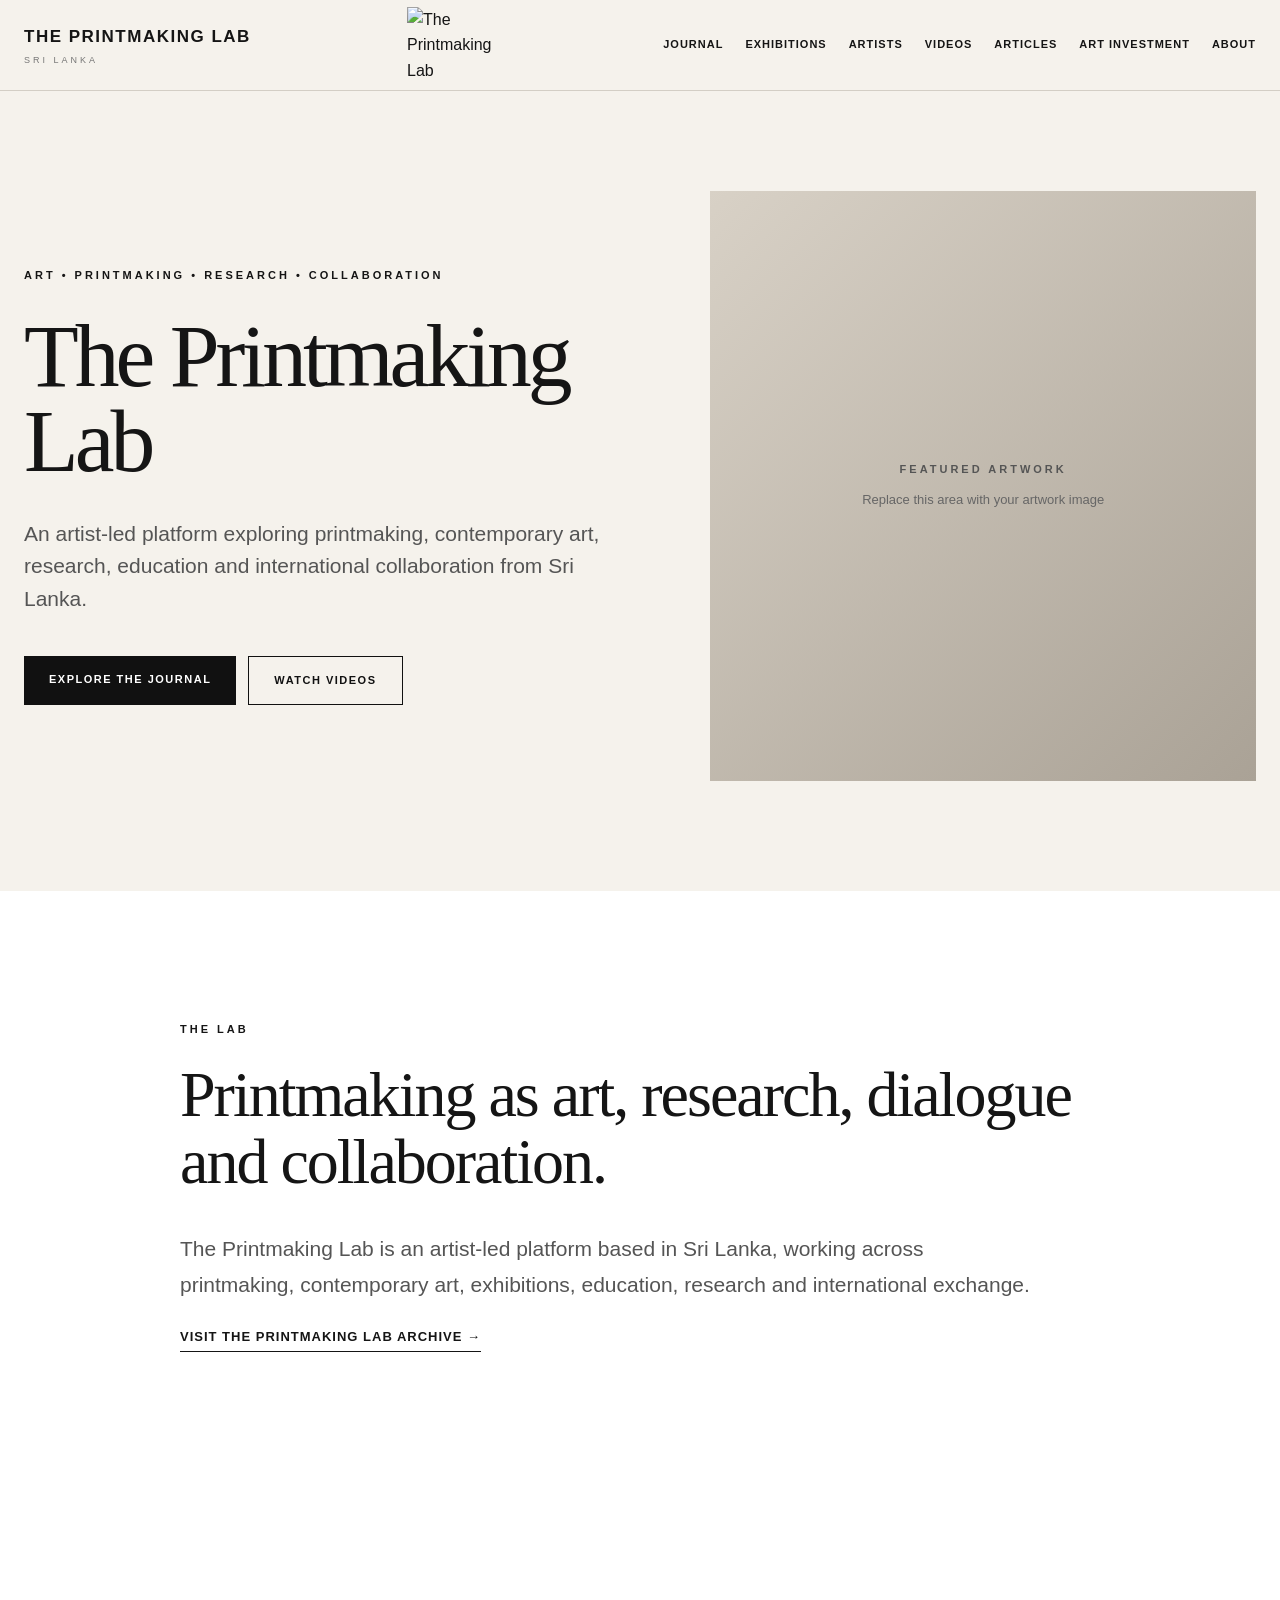
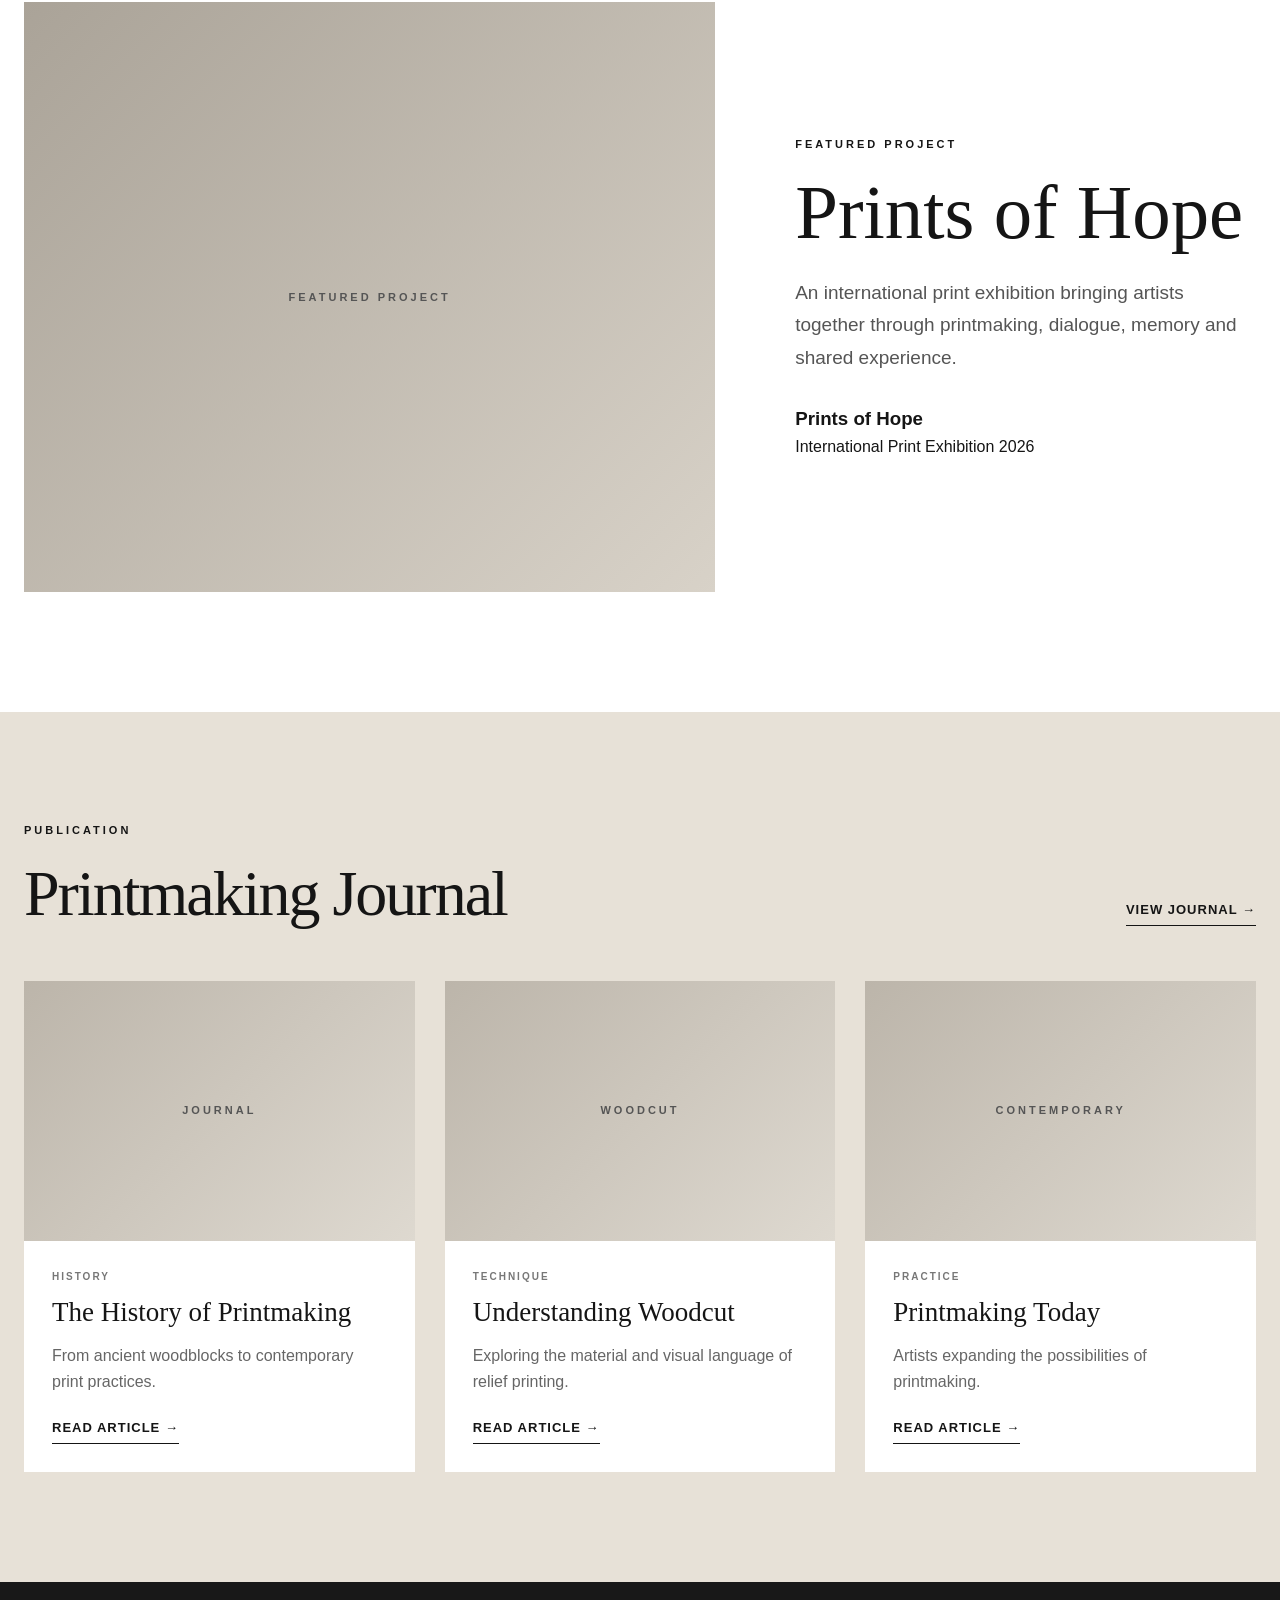
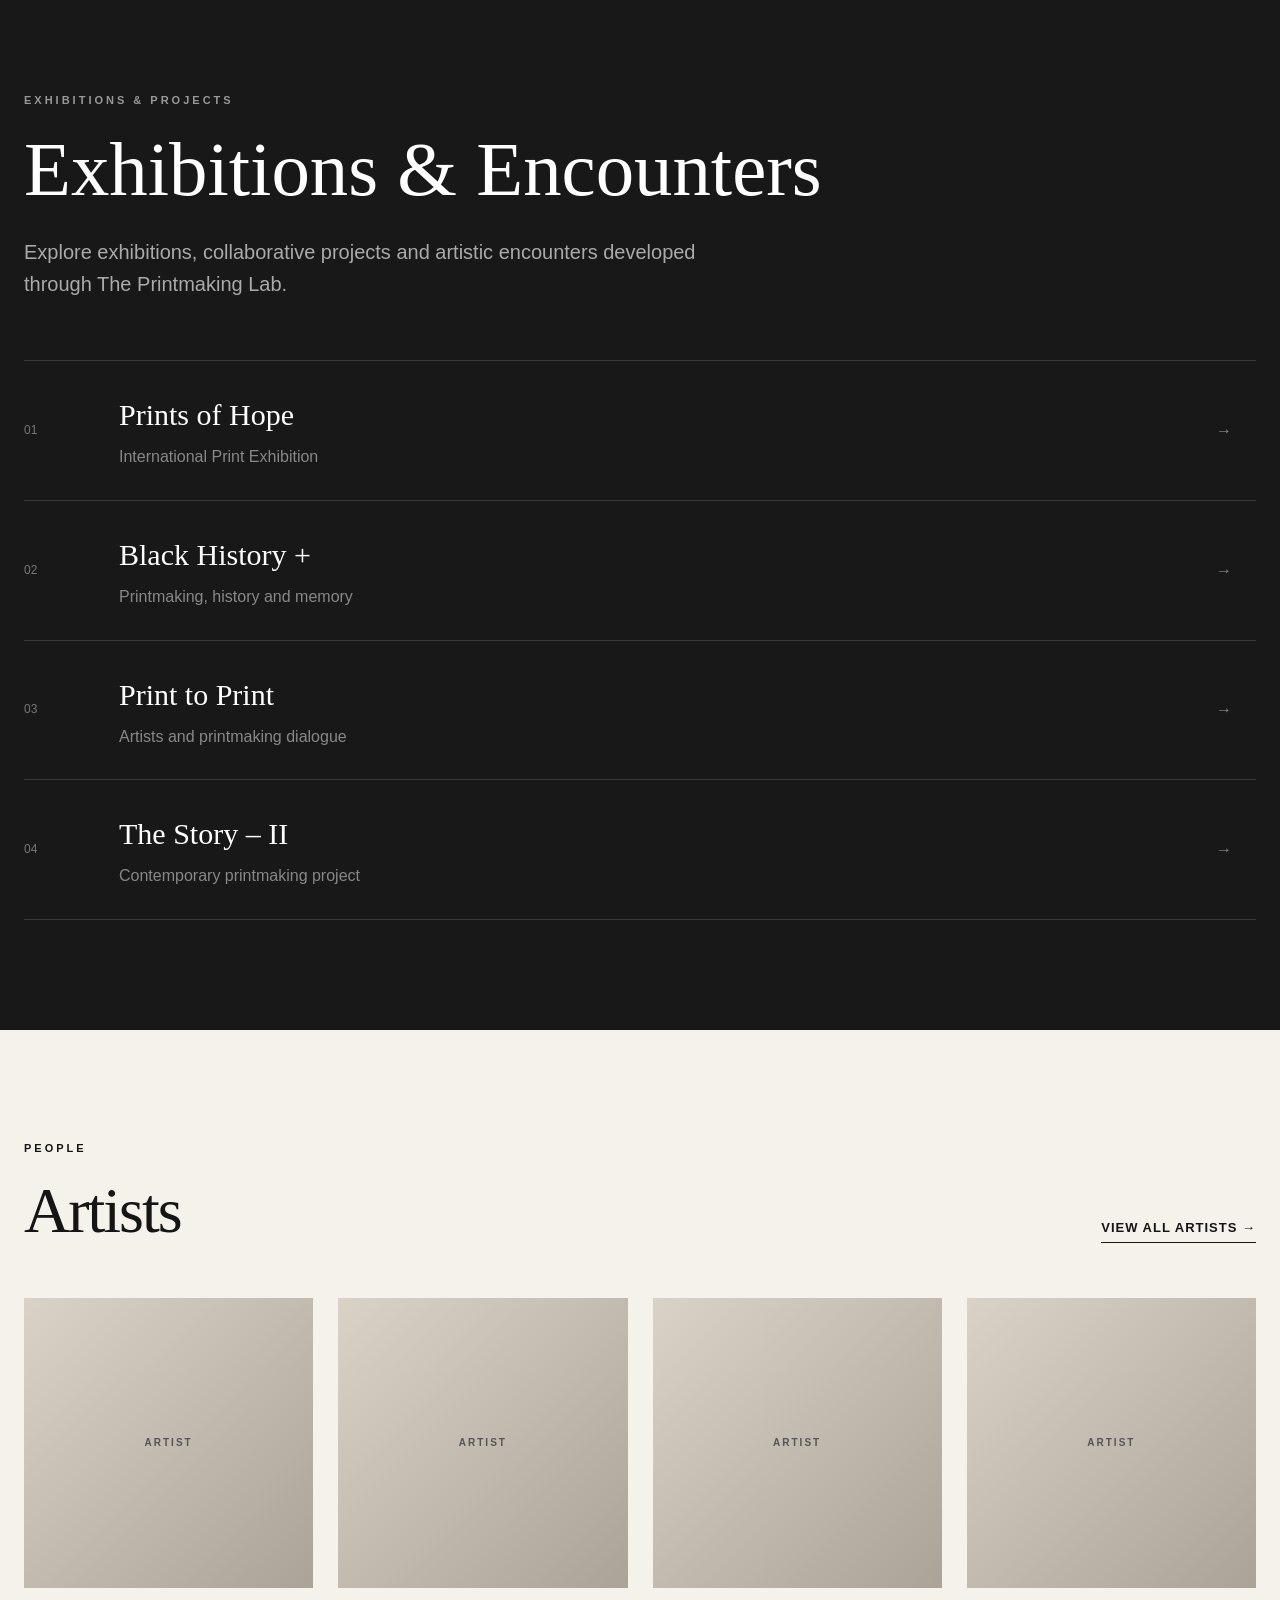
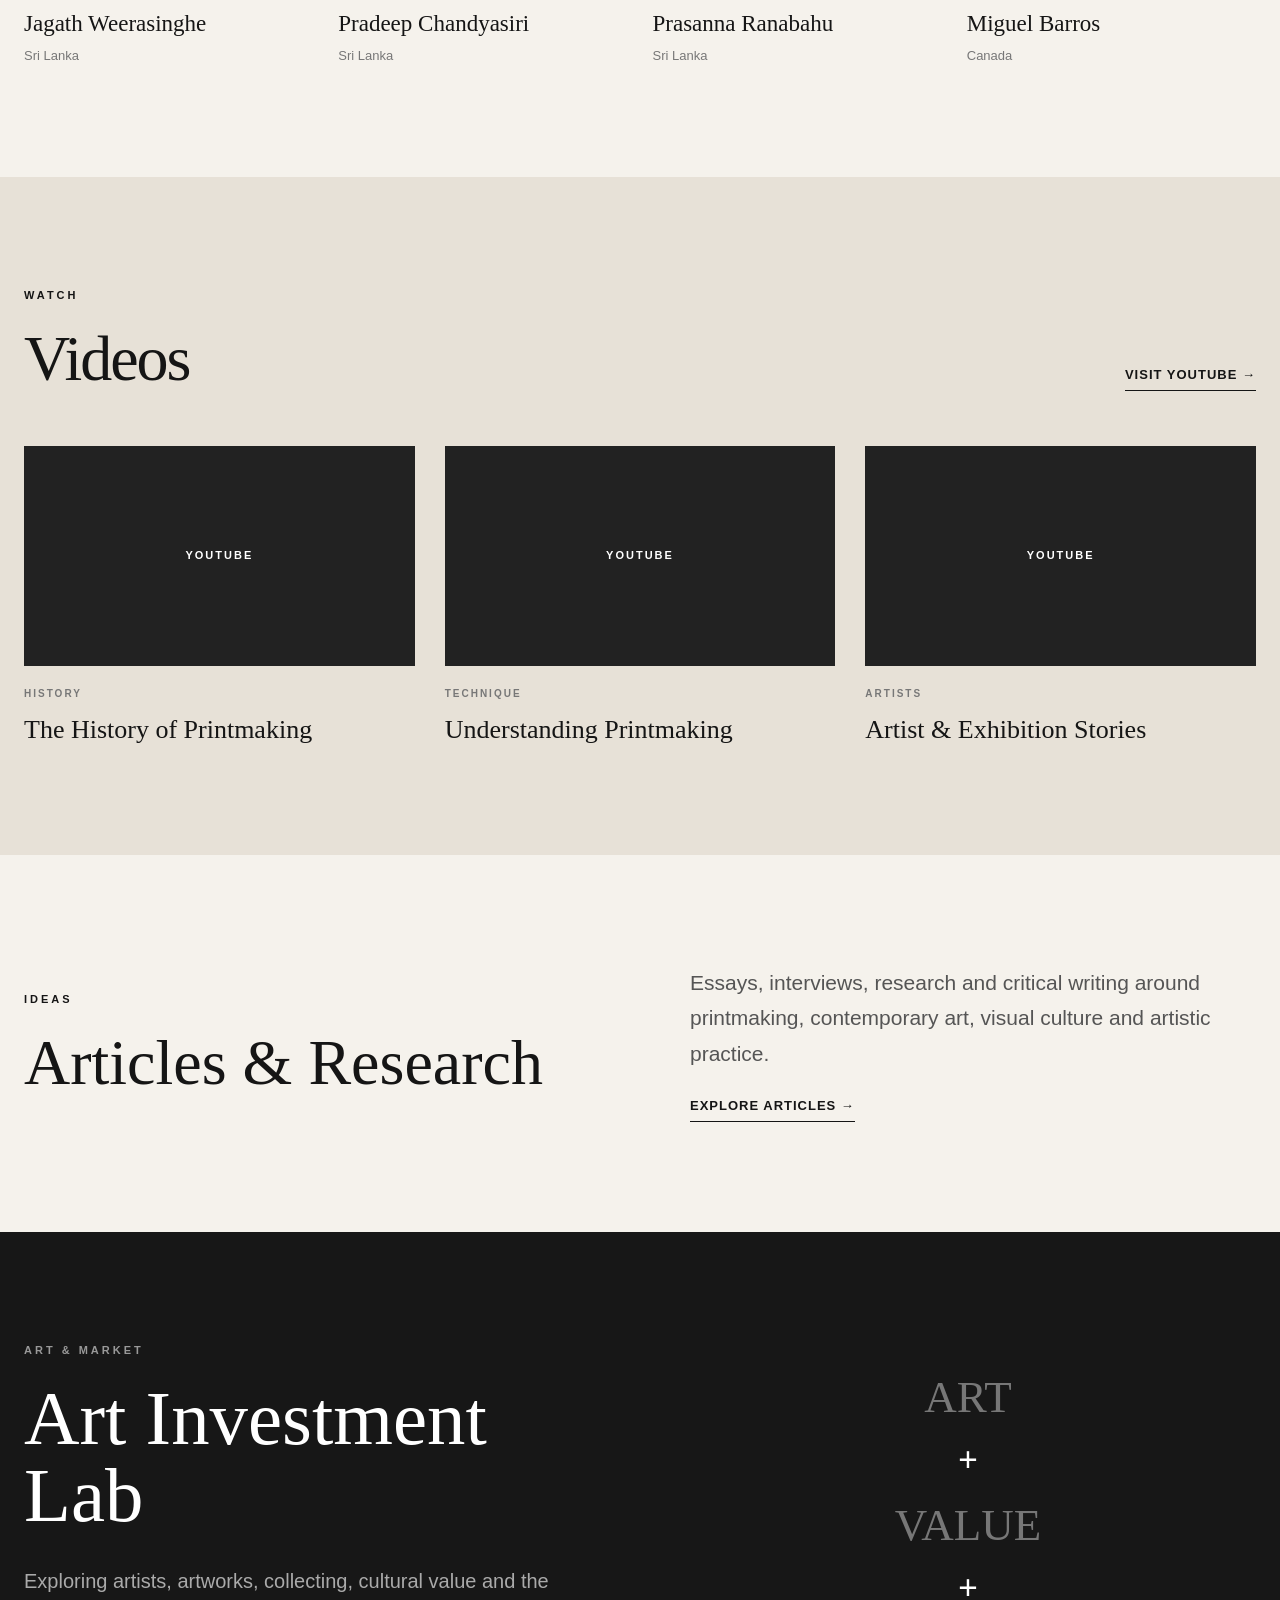
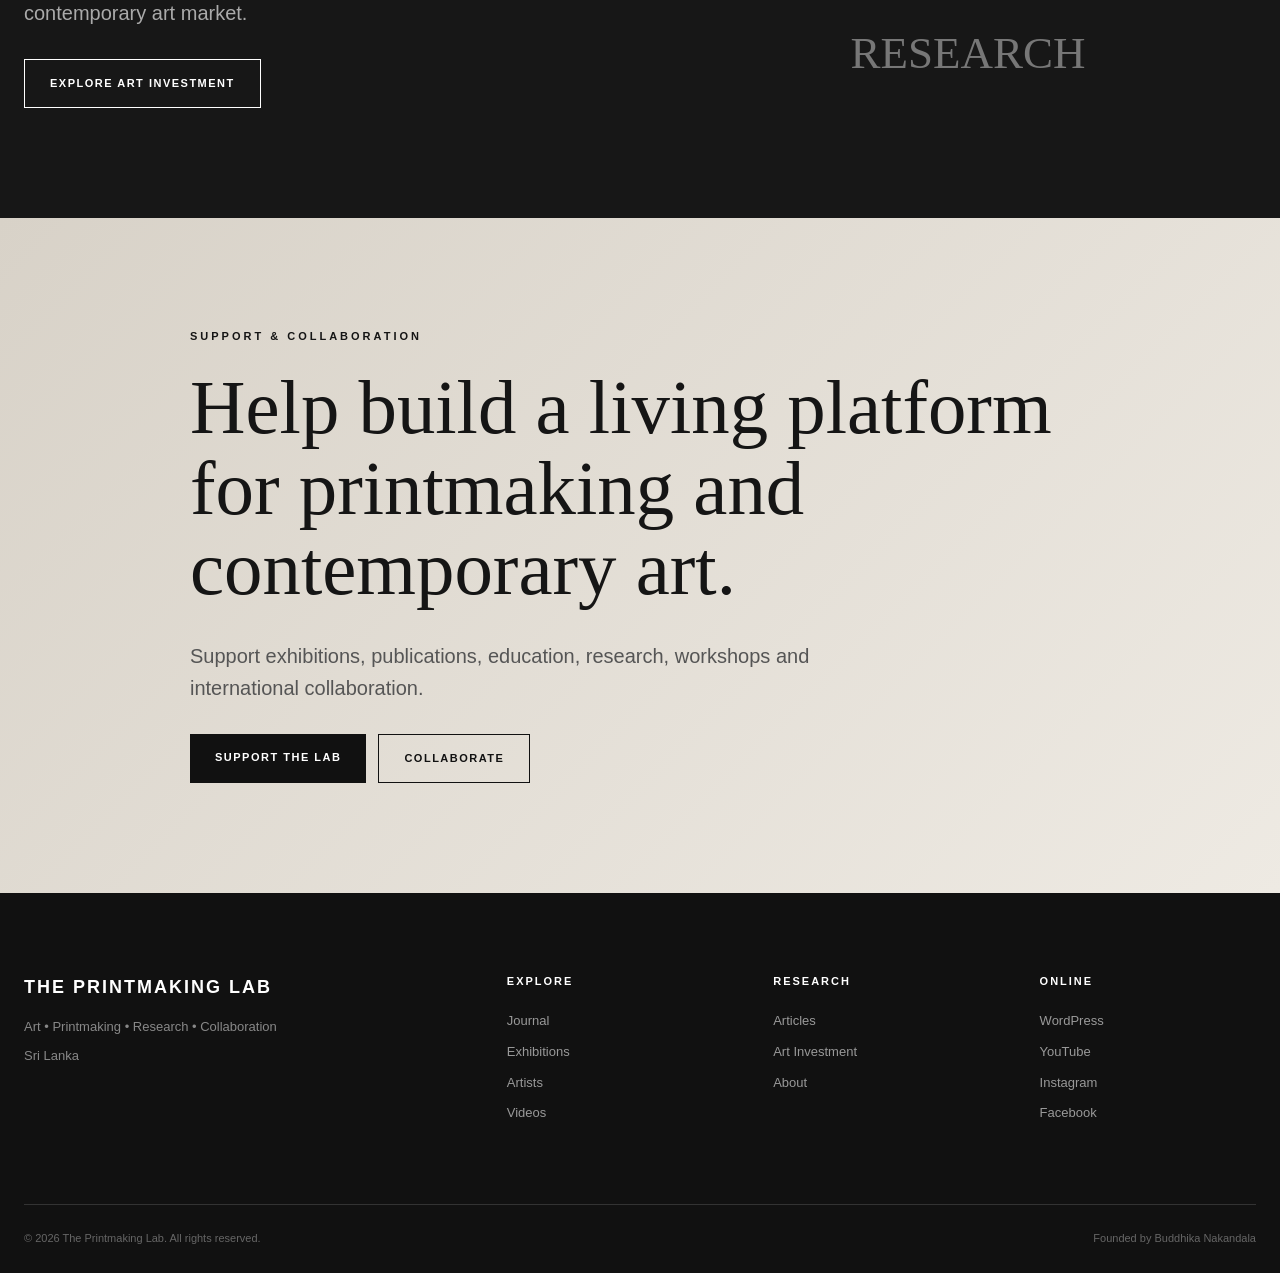
==== index.html @ 46ac0b79 "Update index.html" ====
<!DOCTYPE html>
<html lang="en">
<head>
    <meta charset="UTF-8">

    <meta name="viewport" content="width=device-width, initial-scale=1.0">

    <meta name="description"
          content="The Printmaking Lab — Art, Printmaking, Research and Collaboration from Sri Lanka.">

    <meta name="author"
          content="The Printmaking Lab">

    <meta name="keywords"
          content="The Printmaking Lab, printmaking, Sri Lanka, contemporary art, woodcut, monoprint, monotype, exhibitions, artists, printmaking journal">

    <title>The Printmaking Lab | Art, Printmaking, Research & Collaboration</title>

    <link rel="stylesheet" href="style.css">
</head>


<body>

<!-- =====================================================
     HEADER
===================================================== -->

<header class="site-header">

    <div class="container navigation">

        <a href="index.html" class="brand">

            <span class="brand-name">
                THE PRINTMAKING LAB
            </span>

            <span class="brand-location">
                SRI LANKA
            </span> <a href="index.html" class="brand">
    <img src="images/logo.png"
         alt="The Printmaking Lab"
         class="site-logo">
</a>

        </a>


        <nav class="nav-menu">

            <a href="#journal">Journal</a>

            <a href="#exhibitions">Exhibitions</a>

            <a href="#artists">Artists</a>

            <a href="#videos">Videos</a>

            <a href="#articles">Articles</a>

            <a href="#investment">Art Investment</a>

            <a href="#about">About</a>

        </nav>

    </div>

</header>



<!-- =====================================================
     HERO
===================================================== -->

<main>

<section class="hero">

    <div class="container hero-layout">

        <div class="hero-content">

            <p class="eyebrow">
                ART • PRINTMAKING • RESEARCH • COLLABORATION
            </p>

            <h1>
                The Printmaking Lab
            </h1>

            <p class="hero-description">

                An artist-led platform exploring printmaking,
                contemporary art, research, education and
                international collaboration from Sri Lanka.

            </p>


            <div class="hero-buttons">

                <a href="#journal" class="button button-dark">
                    Explore the Journal
                </a>

                <a href="#videos" class="button button-outline">
                    Watch Videos
                </a>

            </div>

        </div>


        <div class="hero-image">

            <div class="image-placeholder">

                <span>FEATURED ARTWORK</span>

                <small>
                    Replace this area with your artwork image
                </small>

            </div>

        </div>

    </div>

</section>



<!-- =====================================================
     INTRO
===================================================== -->

<section class="introduction" id="about">

    <div class="container narrow">

        <p class="section-label">
            THE LAB
        </p>

        <h2>
            Printmaking as art,
            research, dialogue
            and collaboration.
        </h2>

        <p class="intro-text">

            The Printmaking Lab is an artist-led platform
            based in Sri Lanka, working across printmaking,
            contemporary art, exhibitions, education,
            research and international exchange.

        </p>

        <a href="https://printmakinglabgallery.wordpress.com/"
           target="_blank"
           class="text-link">

            Visit the Printmaking Lab Archive →

        </a>

    </div>

</section>



<!-- =====================================================
     FEATURED PROJECT
===================================================== -->

<section class="featured-project">

    <div class="container project-layout">

        <div class="project-image">

            <div class="large-placeholder">

                <span>
                    FEATURED PROJECT
                </span>

            </div>

        </div>


        <div class="project-content">

            <p class="section-label">
                FEATURED PROJECT
            </p>

            <h2>
                Prints of Hope
            </h2>

            <p>

                An international print exhibition bringing
                artists together through printmaking,
                dialogue, memory and shared experience.

            </p>

            <a href="prints-of-hope.html" class="exhibition-card">

    <h3>Prints of Hope</h3>

    <p>
        International Print Exhibition 2026
    </p>

</a>

            </a>

        </div>

    </div>

</section>



<!-- =====================================================
     JOURNAL
===================================================== -->

<section class="section section-paper" id="journal">

    <div class="container">

        <div class="section-heading">

            <div>

                <p class="section-label">
                    PUBLICATION
                </p>

                <h2>
                    Printmaking Journal
                </h2>

            </div>

            <a href="https://printmakinglabgallery.wordpress.com/"
               target="_blank"
               class="text-link">

                View Journal →

            </a>

        </div>


        <div class="card-grid">


            <article class="content-card">

                <div class="card-image">
                    JOURNAL
                </div>

                <div class="card-body">

                    <p class="category">
                        HISTORY
                    </p>

                    <h3>
                        The History of Printmaking
                    </h3>

                    <p>
                        From ancient woodblocks to
                        contemporary print practices.
                    </p>

                    <a href="#" class="text-link">
                        Read Article →
                    </a>

                </div>

            </article>



            <article class="content-card">

                <div class="card-image">
                    WOODCUT
                </div>

                <div class="card-body">

                    <p class="category">
                        TECHNIQUE
                    </p>

                    <h3>
                        Understanding Woodcut
                    </h3>

                    <p>
                        Exploring the material and visual
                        language of relief printing.
                    </p>

                    <a href="#" class="text-link">
                        Read Article →
                    </a>

                </div>

            </article>



            <article class="content-card">

                <div class="card-image">
                    CONTEMPORARY
                </div>

                <div class="card-body">

                    <p class="category">
                        PRACTICE
                    </p>

                    <h3>
                        Printmaking Today
                    </h3>

                    <p>
                        Artists expanding the possibilities
                        of printmaking.
                    </p>

                    <a href="#" class="text-link">
                        Read Article →
                    </a>

                </div>

            </article>


        </div>

    </div>

</section>



<!-- =====================================================
     EXHIBITIONS
===================================================== -->

<section class="section dark-section" id="exhibitions">

    <div class="container">

        <p class="section-label light">
            EXHIBITIONS & PROJECTS
        </p>

        <h2>
            Exhibitions & Encounters
        </h2>

        <p class="dark-introduction">

            Explore exhibitions, collaborative projects
            and artistic encounters developed through
            The Printmaking Lab.

        </p>


        <div class="exhibition-list">


            <a href="#" class="exhibition">

                <span class="number">
                    01
                </span>

                <div>

                    <h3>
                        Prints of Hope
                    </h3>

                    <p>
                        International Print Exhibition
                    </p>

                </div>

                <span class="arrow">
                    →
                </span>

            </a>



            <a href="#" class="exhibition">

                <span class="number">
                    02
                </span>

                <div>

                    <h3>
                        Black History +
                    </h3>

                    <p>
                        Printmaking, history and memory
                    </p>

                </div>

                <span class="arrow">
                    →
                </span>

            </a>



            <a href="#" class="exhibition">

                <span class="number">
                    03
                </span>

                <div>

                    <h3>
                        Print to Print
                    </h3>

                    <p>
                        Artists and printmaking dialogue
                    </p>

                </div>

                <span class="arrow">
                    →
                </span>

            </a>



            <a href="#" class="exhibition">

                <span class="number">
                    04
                </span>

                <div>

                    <h3>
                        The Story – II
                    </h3>

                    <p>
                        Contemporary printmaking project
                    </p>

                </div>

                <span class="arrow">
                    →
                </span>

            </a>


        </div>

    </div>

</section>



<!-- =====================================================
     ARTISTS
===================================================== -->

<section class="section" id="artists">

    <div class="container">

        <div class="section-heading">

            <div>

                <p class="section-label">
                    PEOPLE
                </p>

                <h2>
                    Artists
                </h2>

            </div>

            <a href="#" class="text-link">
                View All Artists →
            </a>

        </div>


        <div class="artist-grid">


            <article class="artist">

                <div class="artist-image">
                    ARTIST
                </div>

                <h3>
                    Jagath Weerasinghe
                </h3>

                <p>
                    Sri Lanka
                </p>

            </article>



            <article class="artist">

                <div class="artist-image">
                    ARTIST
                </div>

                <h3>
                    Pradeep Chandyasiri
                </h3>

                <p>
                    Sri Lanka
                </p>

            </article>



            <article class="artist">

                <div class="artist-image">
                    ARTIST
                </div>

                <h3>
                    Prasanna Ranabahu
                </h3>

                <p>
                    Sri Lanka
                </p>

            </article>



            <article class="artist">

                <div class="artist-image">
                    ARTIST
                </div>

                <h3>
                    Miguel Barros
                </h3>

                <p>
                    Canada
                </p>

            </article>


        </div>

    </div>

</section>



<!-- =====================================================
     VIDEOS
===================================================== -->

<section class="section section-paper" id="videos">

    <div class="container">

        <div class="section-heading">

            <div>

                <p class="section-label">
                    WATCH
                </p>

                <h2>
                    Videos
                </h2>

            </div>

            <a href="#"
               class="text-link">

                Visit YouTube →

            </a>

        </div>


        <div class="video-grid">


            <article class="video">

                <div class="video-placeholder">
                    YOUTUBE
                </div>

                <p class="category">
                    HISTORY
                </p>

                <h3>
                    The History of Printmaking
                </h3>

            </article>



            <article class="video">

                <div class="video-placeholder">
                    YOUTUBE
                </div>

                <p class="category">
                    TECHNIQUE
                </p>

                <h3>
                    Understanding Printmaking
                </h3>

            </article>



            <article class="video">

                <div class="video-placeholder">
                    YOUTUBE
                </div>

                <p class="category">
                    ARTISTS
                </p>

                <h3>
                    Artist & Exhibition Stories
                </h3>

            </article>


        </div>

    </div>

</section>



<!-- =====================================================
     ARTICLES
===================================================== -->

<section class="section" id="articles">

    <div class="container two-column">

        <div>

            <p class="section-label">
                IDEAS
            </p>

            <h2>
                Articles
                & Research
            </h2>

        </div>


        <div>

            <p class="large-copy">

                Essays, interviews, research and critical
                writing around printmaking, contemporary
                art, visual culture and artistic practice.

            </p>

            <a href="#"
               class="text-link">

                Explore Articles →

            </a>

        </div>

    </div>

</section>



<!-- =====================================================
     ART INVESTMENT LAB
===================================================== -->

<section class="investment" id="investment">

    <div class="container investment-layout">

        <div>

            <p class="section-label light">
                ART & MARKET
            </p>

            <h2>
                Art Investment Lab
            </h2>

            <p>

                Exploring artists, artworks, collecting,
                cultural value and the contemporary
                art market.

            </p>

            <a href="#"
               class="button button-light">

                Explore Art Investment

            </a>

        </div>


        <div class="investment-statement">

            <span>
                ART
            </span>

            <strong>
                +
            </strong>

            <span>
                VALUE
            </span>

            <strong>
                +
            </strong>

            <span>
                RESEARCH
            </span>

        </div>

    </div>

</section>



<!-- =====================================================
     SUPPORT
===================================================== -->

<section class="support">

    <div class="container support-content">

        <p class="section-label">
            SUPPORT & COLLABORATION
        </p>

        <h2>
            Help build a living platform
            for printmaking and contemporary art.
        </h2>

        <p>

            Support exhibitions, publications,
            education, research, workshops and
            international collaboration.

        </p>


        <div class="support-buttons">

            <a href="#"
               class="button button-dark">

                Support The Lab

            </a>

            <a href="#"
               class="button button-outline">

                Collaborate

            </a>

        </div>

    </div>

</section>

</main>



<!-- =====================================================
     FOOTER
===================================================== -->

<footer class="footer">

    <div class="container footer-grid">


        <div class="footer-brand">

            <h3>
                THE PRINTMAKING LAB
            </h3>

            <p>
                Art • Printmaking • Research • Collaboration
            </p>

            <p>
                Sri Lanka
            </p>

        </div>


        <div>

            <h4>
                Explore
            </h4>

            <a href="#journal">
                Journal
            </a>

            <a href="#exhibitions">
                Exhibitions
            </a>

            <a href="#artists">
                Artists
            </a>

            <a href="#videos">
                Videos
            </a>

        </div>


        <div>

            <h4>
                Research
            </h4>

            <a href="#articles">
                Articles
            </a>

            <a href="#investment">
                Art Investment
            </a>

            <a href="#about">
                About
            </a>

        </div>


        <div>

            <h4>
                Online
            </h4>

            <a href="https://printmakinglabgallery.wordpress.com/"
               target="_blank">

                WordPress

            </a>

            <a href="#">
                YouTube
            </a>

            <a href="#">
                Instagram
            </a>

            <a href="#">
                Facebook
            </a>

        </div>

    </div>


    <div class="container footer-bottom">

        <p>
            © 2026 The Printmaking Lab.
            All rights reserved.
        </p>

        <p>
            Founded by Buddhika Nakandala
        </p>

    </div>

</footer>



</body>
</html>
---- style.css ----
/* =========================================================
   THE PRINTMAKING LAB
   PROFESSIONAL HOMEPAGE
========================================================= */


/* =========================================================
   RESET
========================================================= */

* {
    margin: 0;
    padding: 0;
    box-sizing: border-box;
}


html {
    scroll-behavior: smooth;
}


body {
    font-family:
        Arial,
        Helvetica,
        sans-serif;

    background: #f5f2ec;

    color: #151515;

    line-height: 1.6;
}


img {
    max-width: 100%;
    display: block;
}


a {
    color: inherit;
    text-decoration: none;
}


/* =========================================================
   VARIABLES
========================================================= */

:root {

    --black: #111111;

    --dark: #181818;

    --paper: #f5f2ec;

    --paper-dark: #e7e1d7;

    --white: #ffffff;

    --grey: #777777;

    --light-grey: #aaaaaa;

    --border: #d3cec5;

    --max-width: 1240px;

}


/* =========================================================
   GENERAL
========================================================= */

.container {

    width:
        min(
            calc(100% - 48px),
            var(--max-width)
        );

    margin-left: auto;

    margin-right: auto;

}


.narrow {

    max-width: 920px;

}


.section {

    padding-top: 110px;

    padding-bottom: 110px;

}


.section-paper {

    background:
        var(--paper-dark);

}


.section-label {

    font-size: 11px;

    font-weight: 700;

    letter-spacing: 3px;

    text-transform: uppercase;

    margin-bottom: 22px;

}


.section-label.light {

    color: #999999;

}


.text-link {

    display: inline-block;

    margin-top: 24px;

    padding-bottom: 4px;

    border-bottom:
        1px solid currentColor;

    font-size: 13px;

    font-weight: 700;

    letter-spacing: 1px;

    text-transform: uppercase;

    transition:
        opacity 0.3s ease;

}


.text-link:hover {

    opacity: 0.5;

}


/* =========================================================
   HEADER
========================================================= */

.site-header {

    position: sticky;

    top: 0;

    z-index: 1000;

    background:
        rgba(245, 242, 236, 0.96);

    border-bottom:
        1px solid var(--border);

}


.navigation {

    min-height: 90px;

    display: flex;

    align-items: center;

    justify-content: space-between;

    gap: 40px;

}


.brand {

    display: flex;

    flex-direction: column;

    flex-shrink: 0;

}


.brand-name {

    font-size: 17px;

    font-weight: 800;

    letter-spacing: 1.5px;

}


.brand-location {

    margin-top: 3px;

    font-size: 9px;

    color: var(--grey);

    letter-spacing: 3px;

}


.nav-menu {

    display: flex;

    flex-wrap: wrap;

    justify-content: flex-end;

    gap: 22px;

}


.nav-menu a {

    font-size: 11px;

    font-weight: 700;

    text-transform: uppercase;

    letter-spacing: 1px;

    transition:
        opacity 0.3s ease;

}


.nav-menu a:hover {

    opacity: 0.45;

}


/* =========================================================
   HERO
========================================================= */

.hero {

    padding:
        100px 0 110px;

    background:
        var(--paper);

}


.hero-layout {

    display: grid;

    grid-template-columns:
        1fr 0.9fr;

    gap: 80px;

    align-items: center;

}


.eyebrow {

    margin-bottom: 30px;

    font-size: 11px;

    font-weight: 700;

    letter-spacing: 3px;

}


.hero h1 {

    margin-bottom: 35px;

    font-family:
        Georgia,
        "Times New Roman",
        serif;

    font-size:
        clamp(
            58px,
            7vw,
            100px
        );

    font-weight: 400;

    line-height: 0.94;

    letter-spacing: -4px;

}


.hero-description {

    max-width: 610px;

    font-size: 21px;

    line-height: 1.55;

    color: #555555;

}


.hero-buttons {

    display: flex;

    flex-wrap: wrap;

    gap: 12px;

    margin-top: 40px;

}


.button {

    display: inline-block;

    padding:
        15px 25px;

    font-size: 11px;

    font-weight: 700;

    text-transform: uppercase;

    letter-spacing: 1.5px;

    transition:
        background 0.3s ease,
        color 0.3s ease,
        transform 0.3s ease;

}


.button:hover {

    transform:
        translateY(-2px);

}


.button-dark {

    background:
        var(--black);

    color:
        var(--white);

}


.button-dark:hover {

    background:
        #333333;

}


.button-outline {

    border:
        1px solid var(--black);

    color:
        var(--black);

}


.button-outline:hover {

    background:
        var(--black);

    color:
        var(--white);

}


.button-light {

    border:
        1px solid white;

    color:
        white;

}


.button-light:hover {

    background:
        white;

    color:
        black;

}


/* =========================================================
   IMAGE PLACEHOLDERS
========================================================= */

.image-placeholder {

    min-height:
        590px;

    background:
        linear-gradient(
            135deg,
            #d8d1c6,
            #aaa296
        );

    display:
        flex;

    flex-direction:
        column;

    justify-content:
        center;

    align-items:
        center;

    text-align:
        center;

    color:
        #555555;

}


.image-placeholder span {

    font-size:
        11px;

    font-weight:
        700;

    letter-spacing:
        3px;

}


.image-placeholder small {

    margin-top:
        12px;

    font-size:
        13px;

    color:
        #666666;

}


/* =========================================================
   INTRODUCTION
========================================================= */

.introduction {

    padding:
        130px 0;

    background:
        white;

}


.introduction h2 {

    margin-bottom:
        35px;

    font-family:
        Georgia,
        "Times New Roman",
        serif;

    font-size:
        clamp(
            40px,
            5vw,
            70px
        );

    font-weight:
        400;

    line-height:
        1.06;

    letter-spacing:
        -2px;

}


.intro-text {

    max-width:
        850px;

    font-size:
        21px;

    line-height:
        1.7;

    color:
        #555555;

}


/* =========================================================
   FEATURED PROJECT
========================================================= */

.featured-project {

    padding:
        120px 0;

    background:
        white;

}


.project-layout {

    display:
        grid;

    grid-template-columns:
        1.2fr 0.8fr;

    gap:
        80px;

    align-items:
        center;

}


.large-placeholder {

    min-height:
        590px;

    background:
        linear-gradient(
            135deg,
            #aaa398,
            #d8d2c8
        );

    display:
        flex;

    align-items:
        center;

    justify-content:
        center;

    color:
        #555555;

    font-size:
        11px;

    font-weight:
        700;

    letter-spacing:
        3px;

}


.project-content h2 {

    margin-bottom:
        25px;

    font-family:
        Georgia,
        "Times New Roman",
        serif;

    font-size:
        clamp(
            50px,
            6vw,
            82px
        );

    font-weight:
        400;

    line-height:
        1;

}


.project-content > p:not(.section-label) {

    margin-bottom:
        30px;

    font-size:
        19px;

    line-height:
        1.7;

    color:
        #555555;

}


/* =========================================================
   SECTION HEADINGS
========================================================= */

.section-heading {

    display:
        flex;

    align-items:
        flex-end;

    justify-content:
        space-between;

    gap:
        40px;

    margin-bottom:
        55px;

}


.section-heading h2 {

    font-family:
        Georgia,
        "Times New Roman",
        serif;

    font-size:
        clamp(
            42px,
            5vw,
            70px
        );

    font-weight:
        400;

    line-height:
        1;

    letter-spacing:
        -2px;

}


/* =========================================================
   JOURNAL CARDS
========================================================= */

.card-grid {

    display:
        grid;

    grid-template-columns:
        repeat(3, 1fr);

    gap:
        30px;

}


.content-card {

    background:
        white;

}


.card-image {

    min-height:
        260px;

    background:
        linear-gradient(
            135deg,
            #bcb5aa,
            #ded9d0
        );

    display:
        flex;

    align-items:
        center;

    justify-content:
        center;

    color:
        #555555;

    font-size:
        11px;

    font-weight:
        700;

    letter-spacing:
        3px;

}


.card-body {

    padding:
        28px;

}


.category {

    margin-bottom:
        12px;

    font-size:
        10px;

    font-weight:
        700;

    color:
        var(--grey);

    letter-spacing:
        2px;

}


.card-body h3 {

    margin-bottom:
        15px;

    font-family:
        Georgia,
        "Times New Roman",
        serif;

    font-size:
        27px;

    font-weight:
        400;

    line-height:
        1.15;

}


.card-body > p:not(.category) {

    color:
        #666666;

}


/* =========================================================
   DARK / EXHIBITIONS
========================================================= */

.dark-section {

    background:
        var(--dark);

    color:
        white;

}


.dark-section h2 {

    margin-bottom:
        28px;

    font-family:
        Georgia,
        "Times New Roman",
        serif;

    font-size:
        clamp(
            48px,
            6vw,
            82px
        );

    font-weight:
        400;

    line-height:
        1;

}


.dark-introduction {

    max-width:
        700px;

    margin-bottom:
        60px;

    font-size:
        20px;

    color:
        #aaaaaa;

}


.exhibition-list {

    border-top:
        1px solid #3a3a3a;

}


.exhibition {

    display:
        grid;

    grid-template-columns:
        70px 1fr 40px;

    gap:
        25px;

    align-items:
        center;

    padding:
        30px 0;

    border-bottom:
        1px solid #3a3a3a;

    transition:
        padding 0.3s ease;

}


.exhibition:hover {

    padding-left:
        12px;

}


.number {

    color:
        #777777;

    font-size:
        12px;

}


.exhibition h3 {

    font-family:
        Georgia,
        "Times New Roman",
        serif;

    font-size:
        30px;

    font-weight:
        400;

}


.exhibition p {

    margin-top:
        5px;

    color:
        #888888;

}


.arrow {

    color:
        #888888;

}


/* =========================================================
   ARTISTS
========================================================= */

.artist-grid {

    display:
        grid;

    grid-template-columns:
        repeat(4, 1fr);

    gap:
        25px;

}


.artist-image {

    aspect-ratio:
        1 / 1;

    margin-bottom:
        18px;

    background:
        linear-gradient(
            135deg,
            #d8d2c7,
            #aaa398
        );

    display:
        flex;

    align-items:
        center;

    justify-content:
        center;

    color:
        #555555;

    font-size:
        10px;

    font-weight:
        700;

    letter-spacing:
        2px;

}


.artist h3 {

    font-family:
        Georgia,
        "Times New Roman",
        serif;

    font-size:
        23px;

    font-weight:
        400;

}


.artist p {

    margin-top:
        4px;

    font-size:
        13px;

    color:
        var(--grey);

}


/* =========================================================
   VIDEOS
========================================================= */

.video-grid {

    display:
        grid;

    grid-template-columns:
        repeat(3, 1fr);

    gap:
        30px;

}


.video-placeholder {

    aspect-ratio:
        16 / 9;

    margin-bottom:
        20px;

    background:
        #222222;

    display:
        flex;

    align-items:
        center;

    justify-content:
        center;

    color:
        white;

    font-size:
        11px;

    font-weight:
        700;

    letter-spacing:
        2px;

}


.video h3 {

    font-family:
        Georgia,
        "Times New Roman",
        serif;

    font-size:
        26px;

    font-weight:
        400;

    line-height:
        1.2;

}


/* =========================================================
   ARTICLES
========================================================= */

.two-column {

    display:
        grid;

    grid-template-columns:
        1fr 1fr;

    gap:
        100px;

    align-items:
        center;

}


.two-column h2 {

    font-family:
        Georgia,
        "Times New Roman",
        serif;

    font-size:
        clamp(
            45px,
            5vw,
            72px
        );

    font-weight:
        400;

    line-height:
        1;

}


.large-copy {

    font-size:
        21px;

    line-height:
        1.7;

    color:
        #555555;

}


/* =========================================================
   ART INVESTMENT
========================================================= */

.investment {

    padding:
        110px 0;

    background:
        #171717;

    color:
        white;

}


.investment-layout {

    display:
        grid;

    grid-template-columns:
        1fr 1fr;

    gap:
        80px;

    align-items:
        center;

}


.investment h2 {

    margin-bottom:
        30px;

    font-family:
        Georgia,
        "Times New Roman",
        serif;

    font-size:
        clamp(
            50px,
            6vw,
            90px
        );

    font-weight:
        400;

    line-height:
        1;

}


.investment > .container > div:first-child > p:not(.section-label) {

    max-width:
        650px;

    margin-bottom:
        30px;

    font-size:
        20px;

    color:
        #aaaaaa;

}


.investment-statement {

    display:
        flex;

    flex-direction:
        column;

    align-items:
        center;

    justify-content:
        center;

    font-family:
        Georgia,
        "Times New Roman",
        serif;

    font-size:
        45px;

    color:
        #777777;

}


.investment-statement strong {

    color:
        white;

    font-size:
        35px;

}


/* =========================================================
   SUPPORT
========================================================= */

.support {

    padding:
        110px 0;

    background:
        linear-gradient(
            135deg,
            #d8d2c8,
            #eeeae3
        );

}


.support-content {

    max-width:
        900px;

}


.support h2 {

    margin-bottom:
        30px;

    font-family:
        Georgia,
        "Times New Roman",
        serif;

    font-size:
        clamp(
            45px,
            6vw,
            78px
        );

    font-weight:
        400;

    line-height:
        1.05;

}


.support-content > p:not(.section-label) {

    max-width:
        700px;

    margin-bottom:
        30px;

    font-size:
        20px;

    color:
        #555555;

}


.support-buttons {

    display:
        flex;

    flex-wrap:
        wrap;

    gap:
        12px;

}


/* =========================================================
   FOOTER
========================================================= */

.footer {

    padding-top:
        80px;

    background:
        #111111;

    color:
        white;

}


.footer-grid {

    display:
        grid;

    grid-template-columns:
        2fr 1fr 1fr 1fr;

    gap:
        50px;

    padding-bottom:
        70px;

}


.footer-brand h3 {

    margin-bottom:
        15px;

    font-size:
        18px;

    font-weight:
        800;

    letter-spacing:
        2px;

}


.footer p {

    margin-bottom:
        8px;

    font-size:
        13px;

    color:
        #888888;

}


.footer h4 {

    margin-bottom:
        20px;

    font-size:
        11px;

    text-transform:
        uppercase;

    letter-spacing:
        2px;

}


.footer a {

    display:
        block;

    margin-bottom:
        10px;

    font-size:
        13px;

    color:
        #999999;

    transition:
        color 0.3s ease;

}


.footer a:hover {

    color:
        white;

}


.footer-bottom {

    display:
        flex;

    justify-content:
        space-between;

    gap:
        20px;

    padding:
        25px 0;

    border-top:
        1px solid #333333;

}


.footer-bottom p {

    margin:
        0;

    font-size:
        11px;

    color:
        #666666;

}


/* =========================================================
   TABLET
========================================================= */

@media (max-width: 950px) {


    .navigation {

        align-items:
            flex-start;

        flex-direction:
            column;

        padding:
            20px 0;

    }


    .nav-menu {

        justify-content:
            flex-start;

    }


    .hero-layout {

        grid-template-columns:
            1fr;

    }


    .hero-image {

        max-width:
            750px;

    }


    .project-layout,
    .investment-layout,
    .two-column {

        grid-template-columns:
            1fr;

        gap:
            50px;

    }


    .card-grid,
    .video-grid {

        grid-template-columns:
            repeat(2, 1fr);

    }


    .artist-grid {

        grid-template-columns:
            repeat(2, 1fr);

    }


    .footer-grid {

        grid-template-columns:
            repeat(2, 1fr);

    }

}


/* =========================================================
   MOBILE
========================================================= */

@media (max-width: 650px) {


    .container {

        width:
            calc(100% - 32px);

    }


    .nav-menu {

        gap:
            10px 16px;

    }


    .nav-menu a {

        font-size:
            9px;

    }


    .hero {

        padding:
            70px 0;

    }


    .hero h1 {

        font-size:
            56px;

        letter-spacing:
            -3px;

    }


    .hero-description {

        font-size:
            18px;

    }


    .image-placeholder {

        min-height:
            400px;

    }


    .section,
    .introduction,
    .featured-project,
    .investment,
    .support {

        padding-top:
            75px;

        padding-bottom:
            75px;

    }


    .section-heading {

        align-items:
            flex-start;

        flex-direction:
            column;

        gap:
            10px;

    }


    .card-grid,
    .video-grid,
    .artist-grid {

        grid-template-columns:
            1fr;

    }


    .large-placeholder {

        min-height:
            400px;

    }


    .exhibition {

        grid-template-columns:
            35px 1fr 25px;

        gap:
            12px;

    }


    .exhibition h3 {

        font-size:
            23px;

    }


    .footer-grid {

        grid-template-columns:
            1fr;

    }


    .footer-bottom {

        flex-direction:
            column;

    }

}
.site-logo {
    width: 100px;
    height: auto;
    display: block;
}
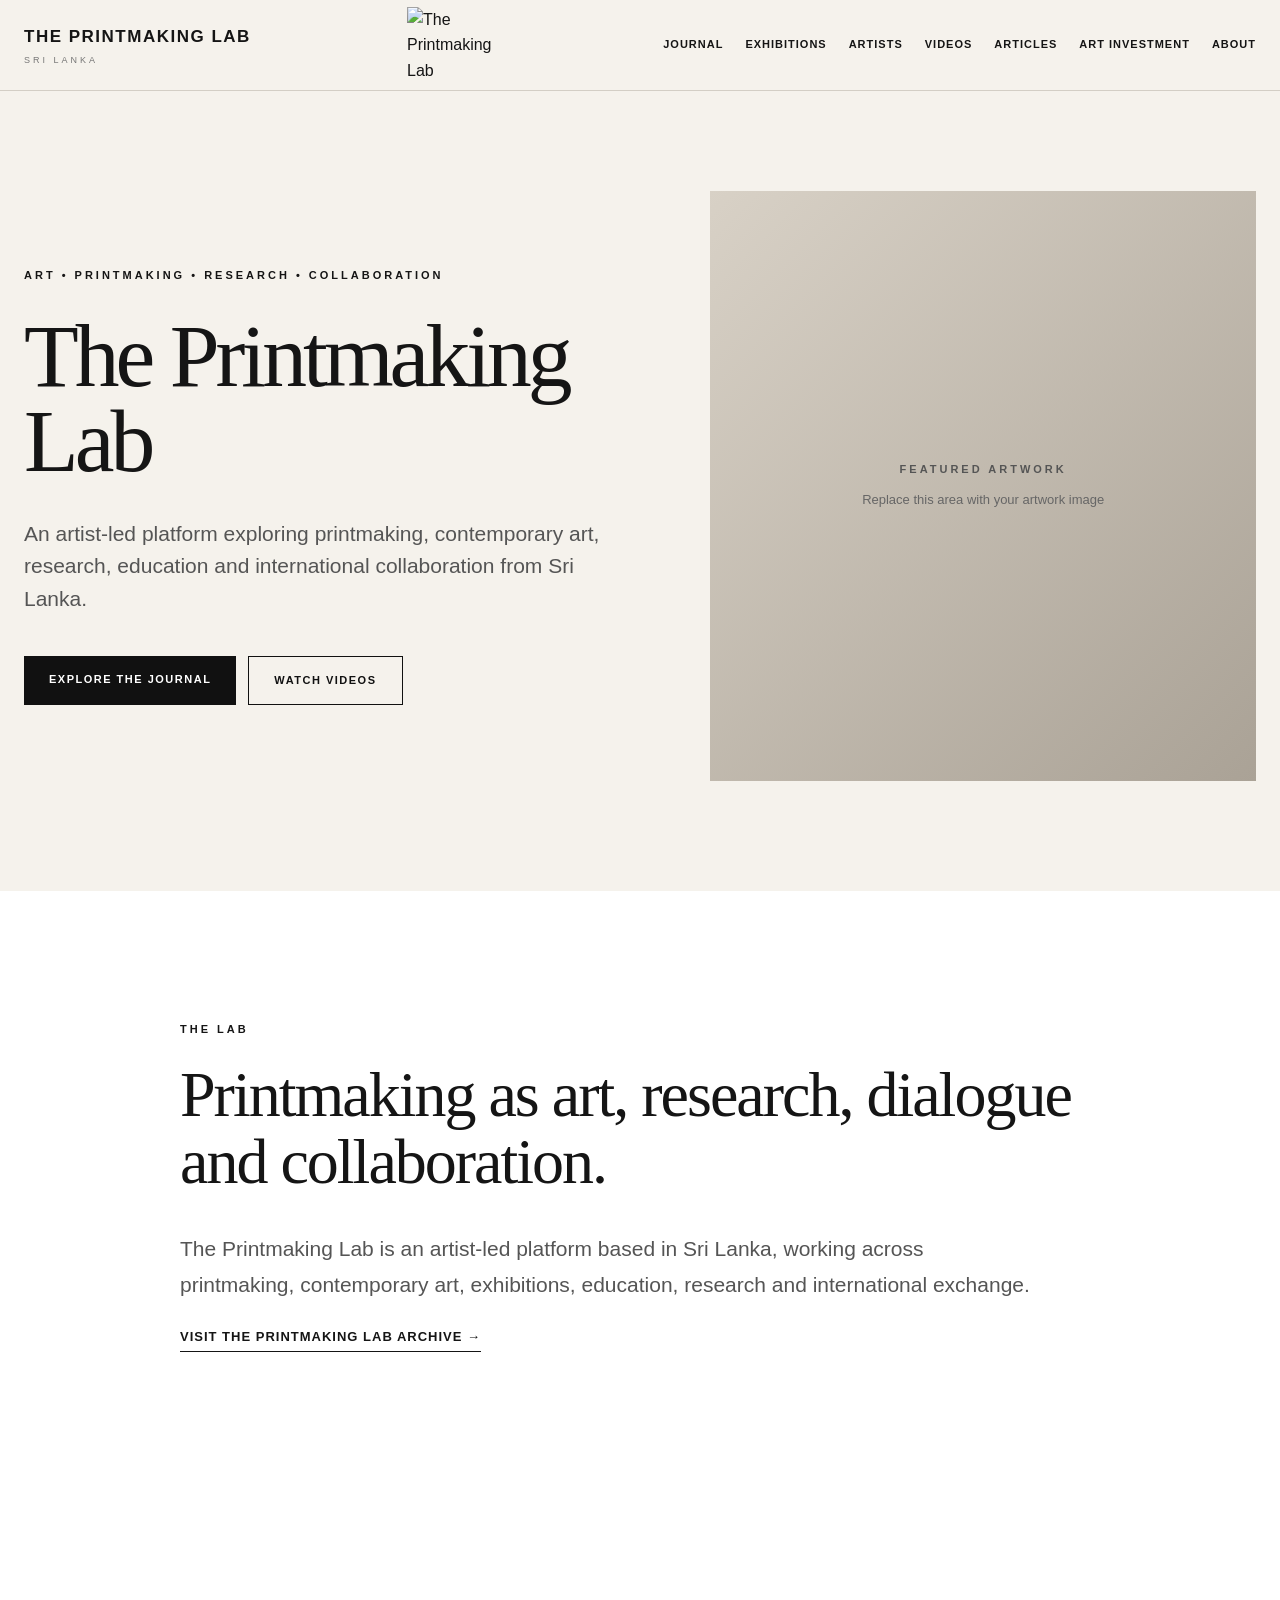
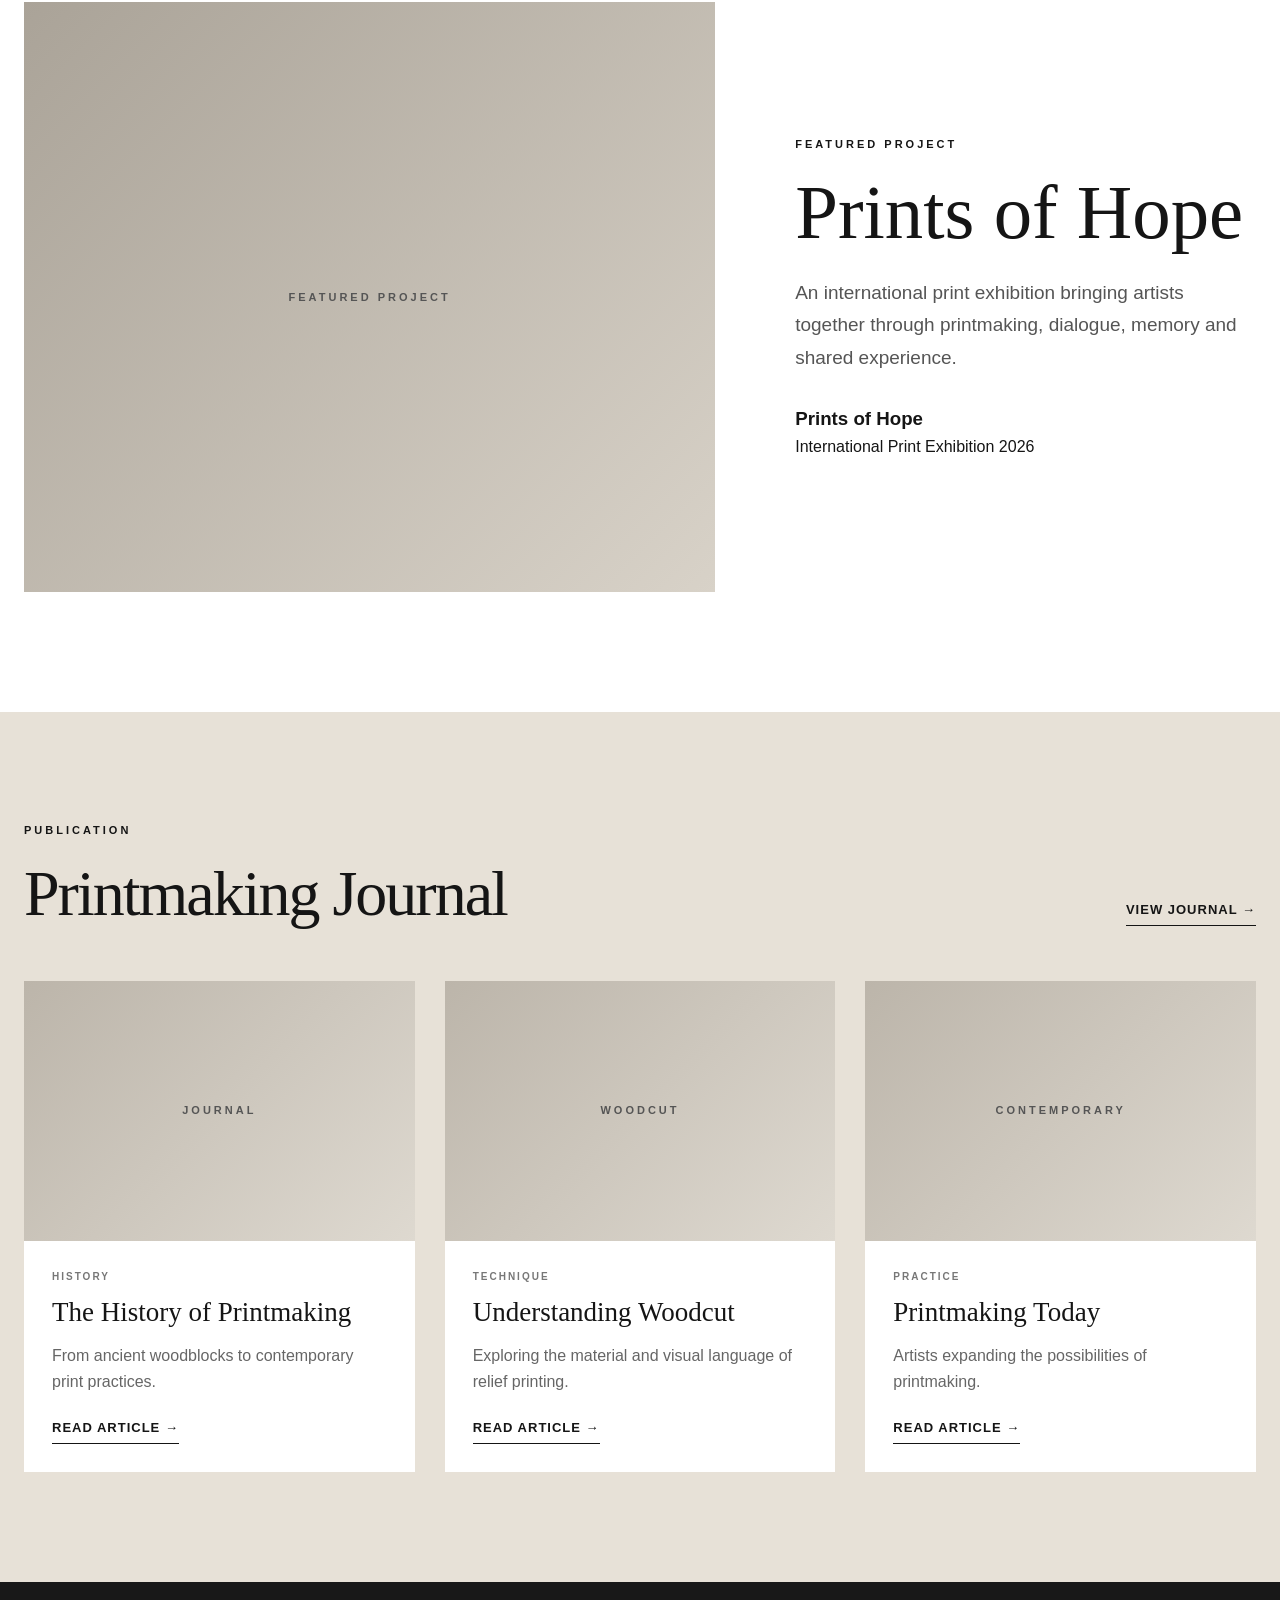
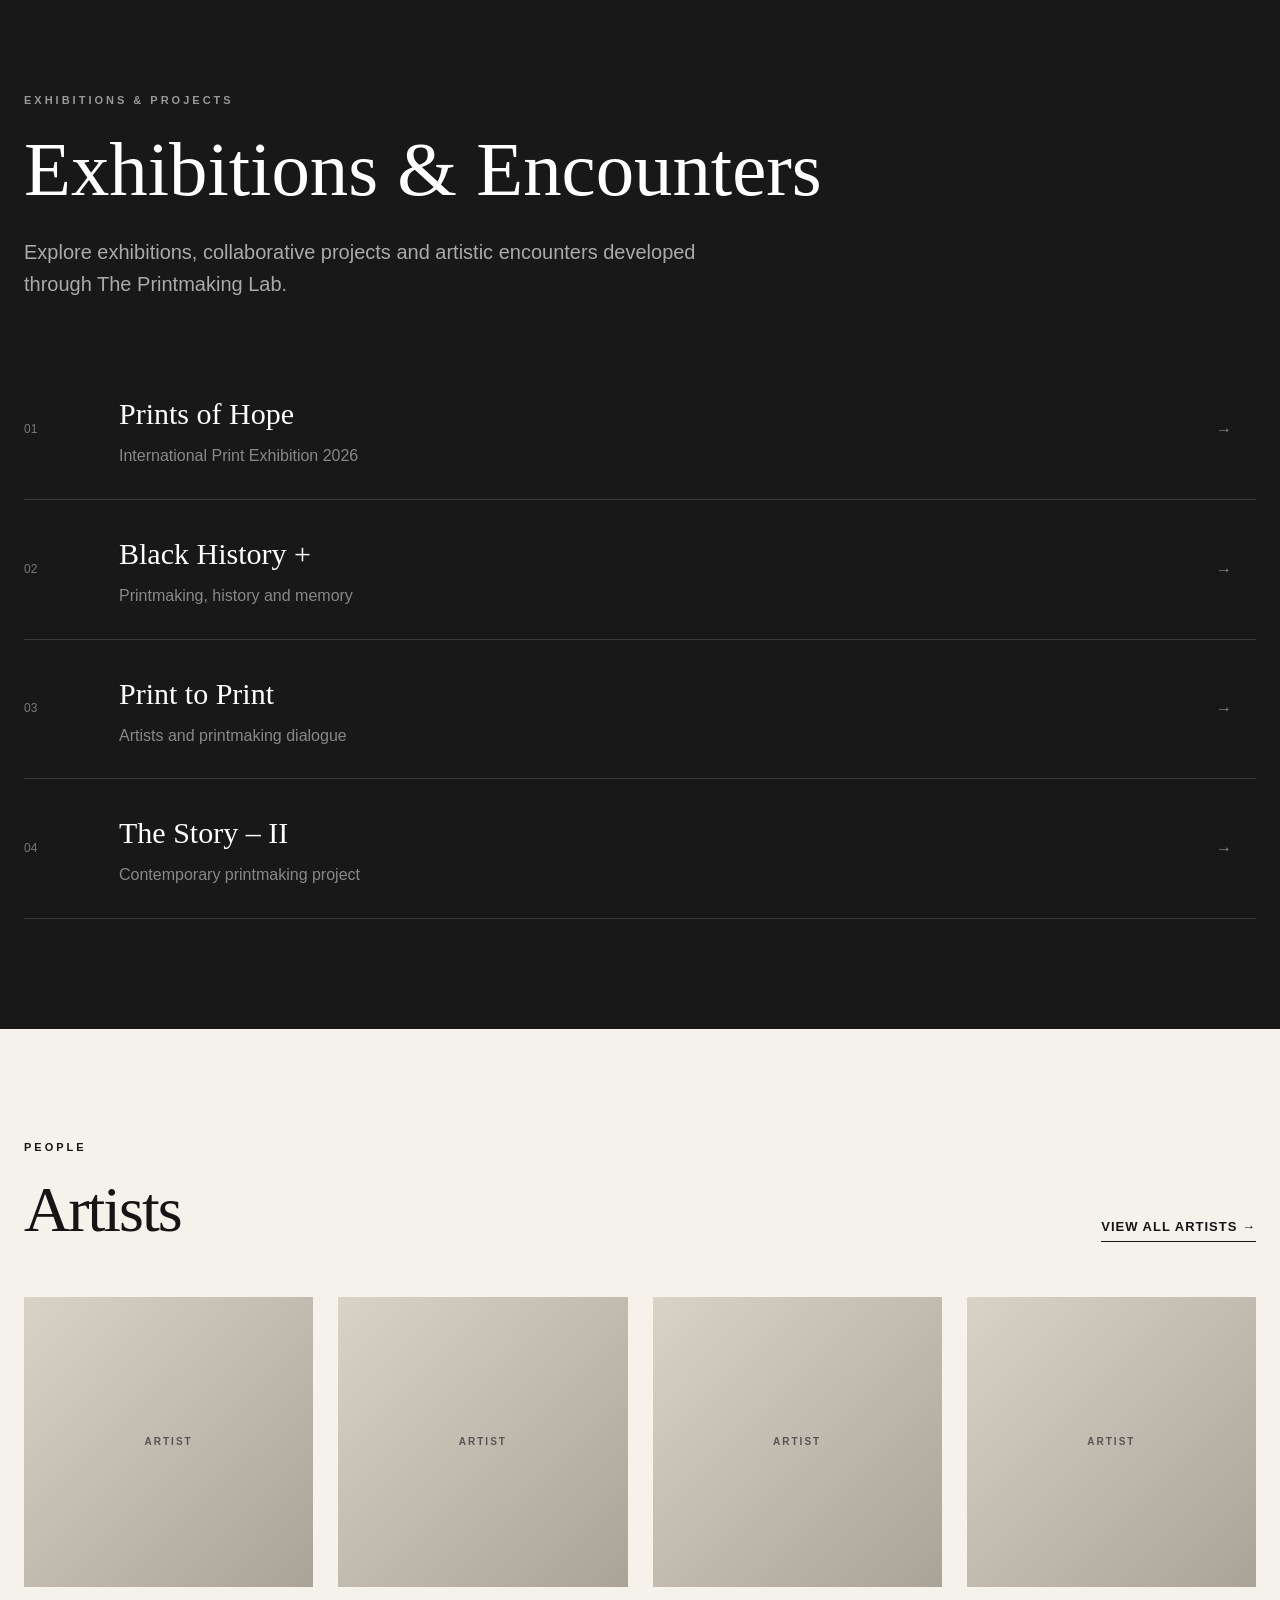
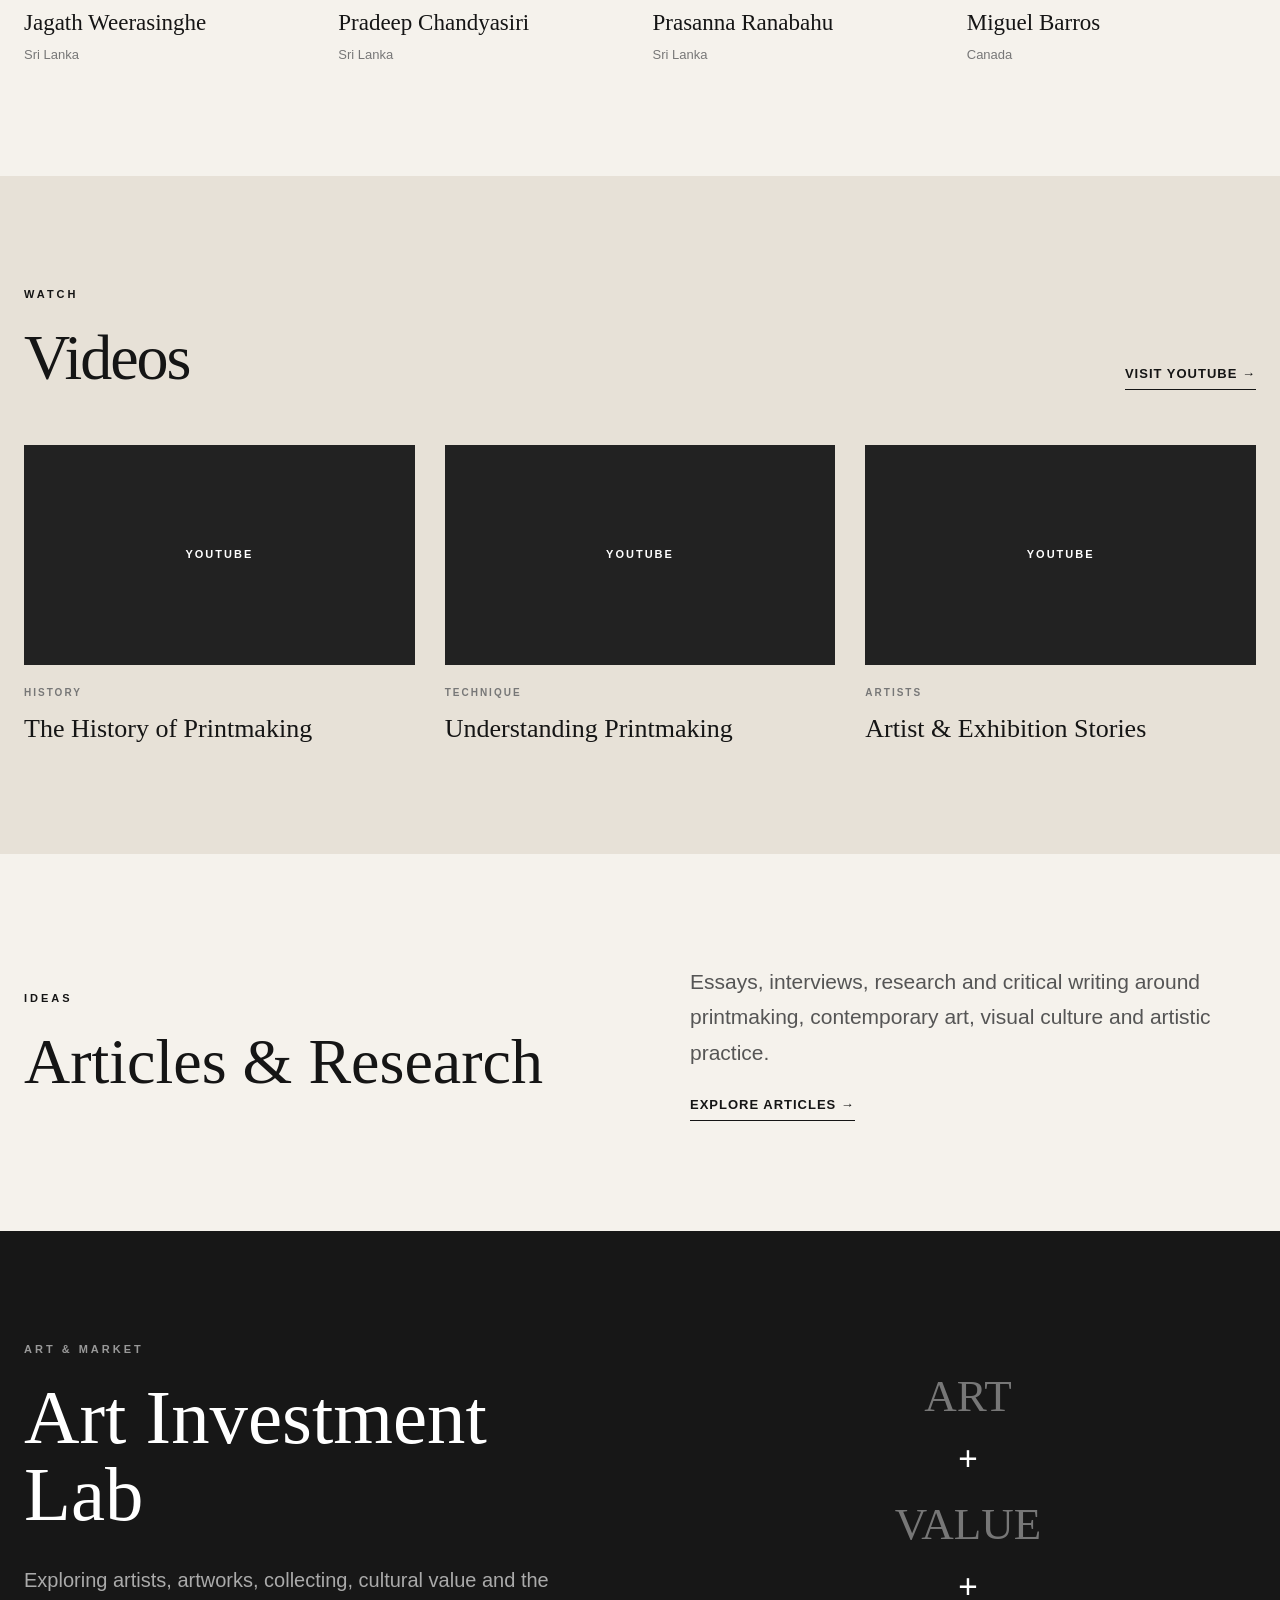
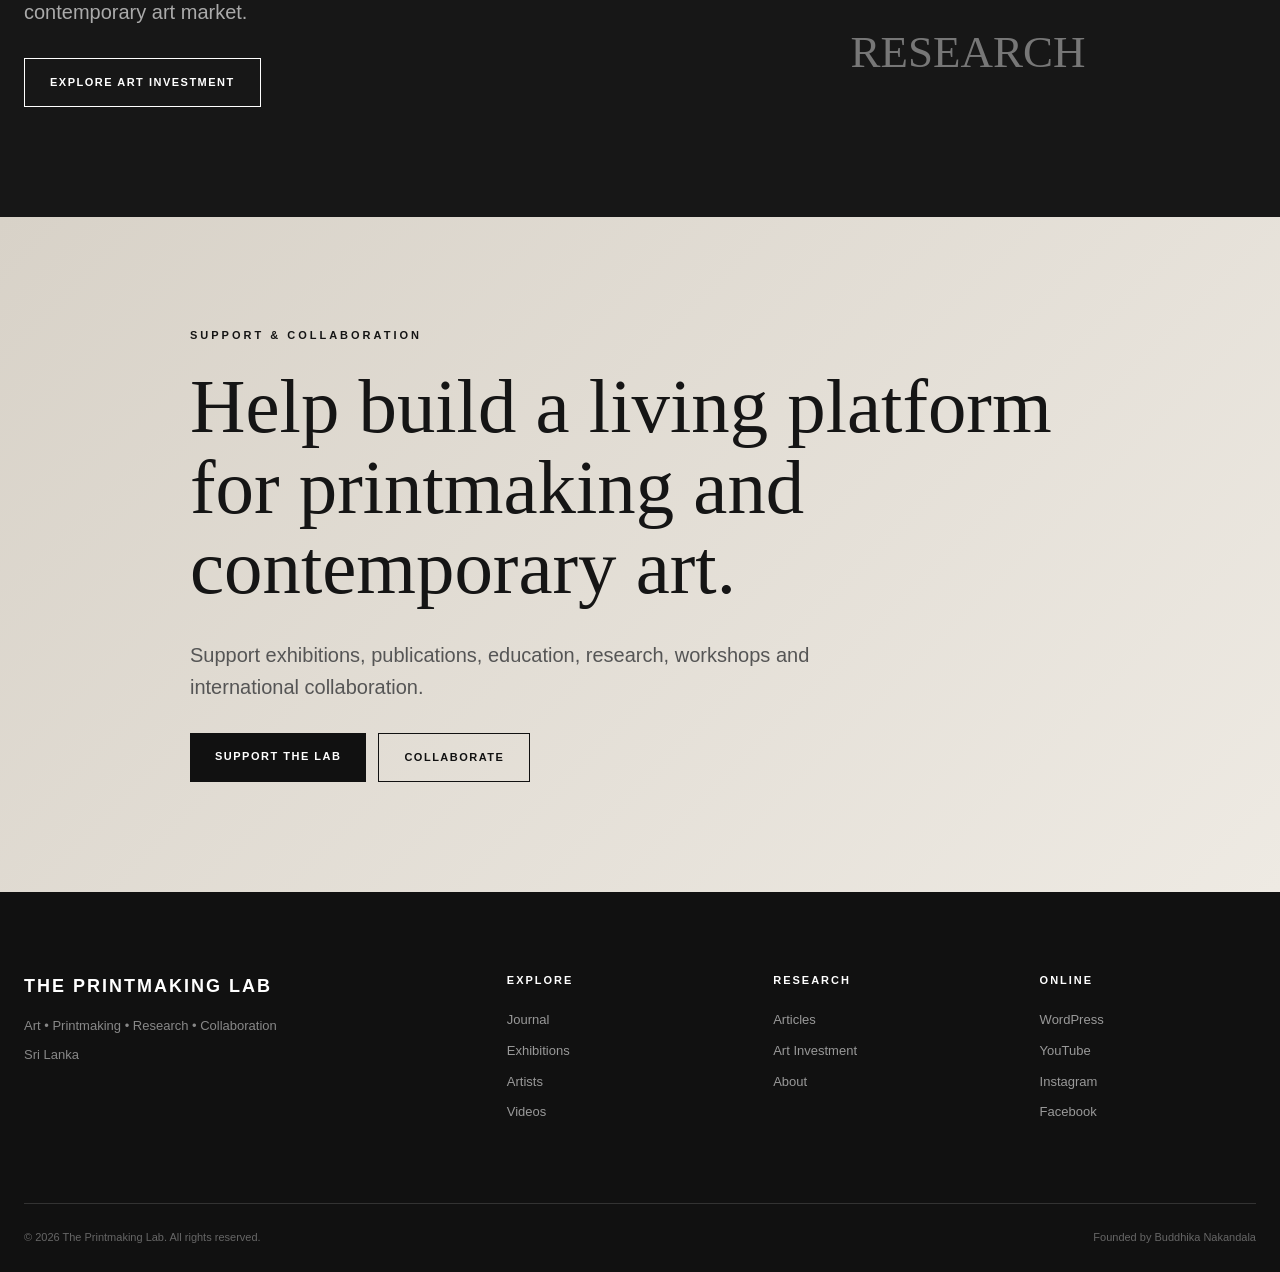
==== commit 753fde11: "Update index.html" ====
--- a/index.html
+++ b/index.html
@@ -225,8 +225,7 @@
 
 </a>
 
-            </a>
-
+           
         </div>
 
     </div>
@@ -396,32 +395,29 @@
         </p>
 
 
-        <div class="exhibition-list">
-
-
-            <a href="#" class="exhibition">
-
-                <span class="number">
-                    01
-                </span>
-
-                <div>
-
-                    <h3>
-                        Prints of Hope
-                    </h3>
-
-                    <p>
-                        International Print Exhibition
-                    </p>
-
-                </div>
-
-                <span class="arrow">
-                    →
-                </span>
-
-            </a>
+        <a href="prints-of-hope.html" class="exhibition">
+
+    <span class="number">
+        01
+    </span>
+
+    <div>
+
+        <h3>
+            Prints of Hope
+        </h3>
+
+        <p>
+            International Print Exhibition 2026
+        </p>
+
+    </div>
+
+    <span class="arrow">
+        →
+    </span>
+
+</a>
 
 
 
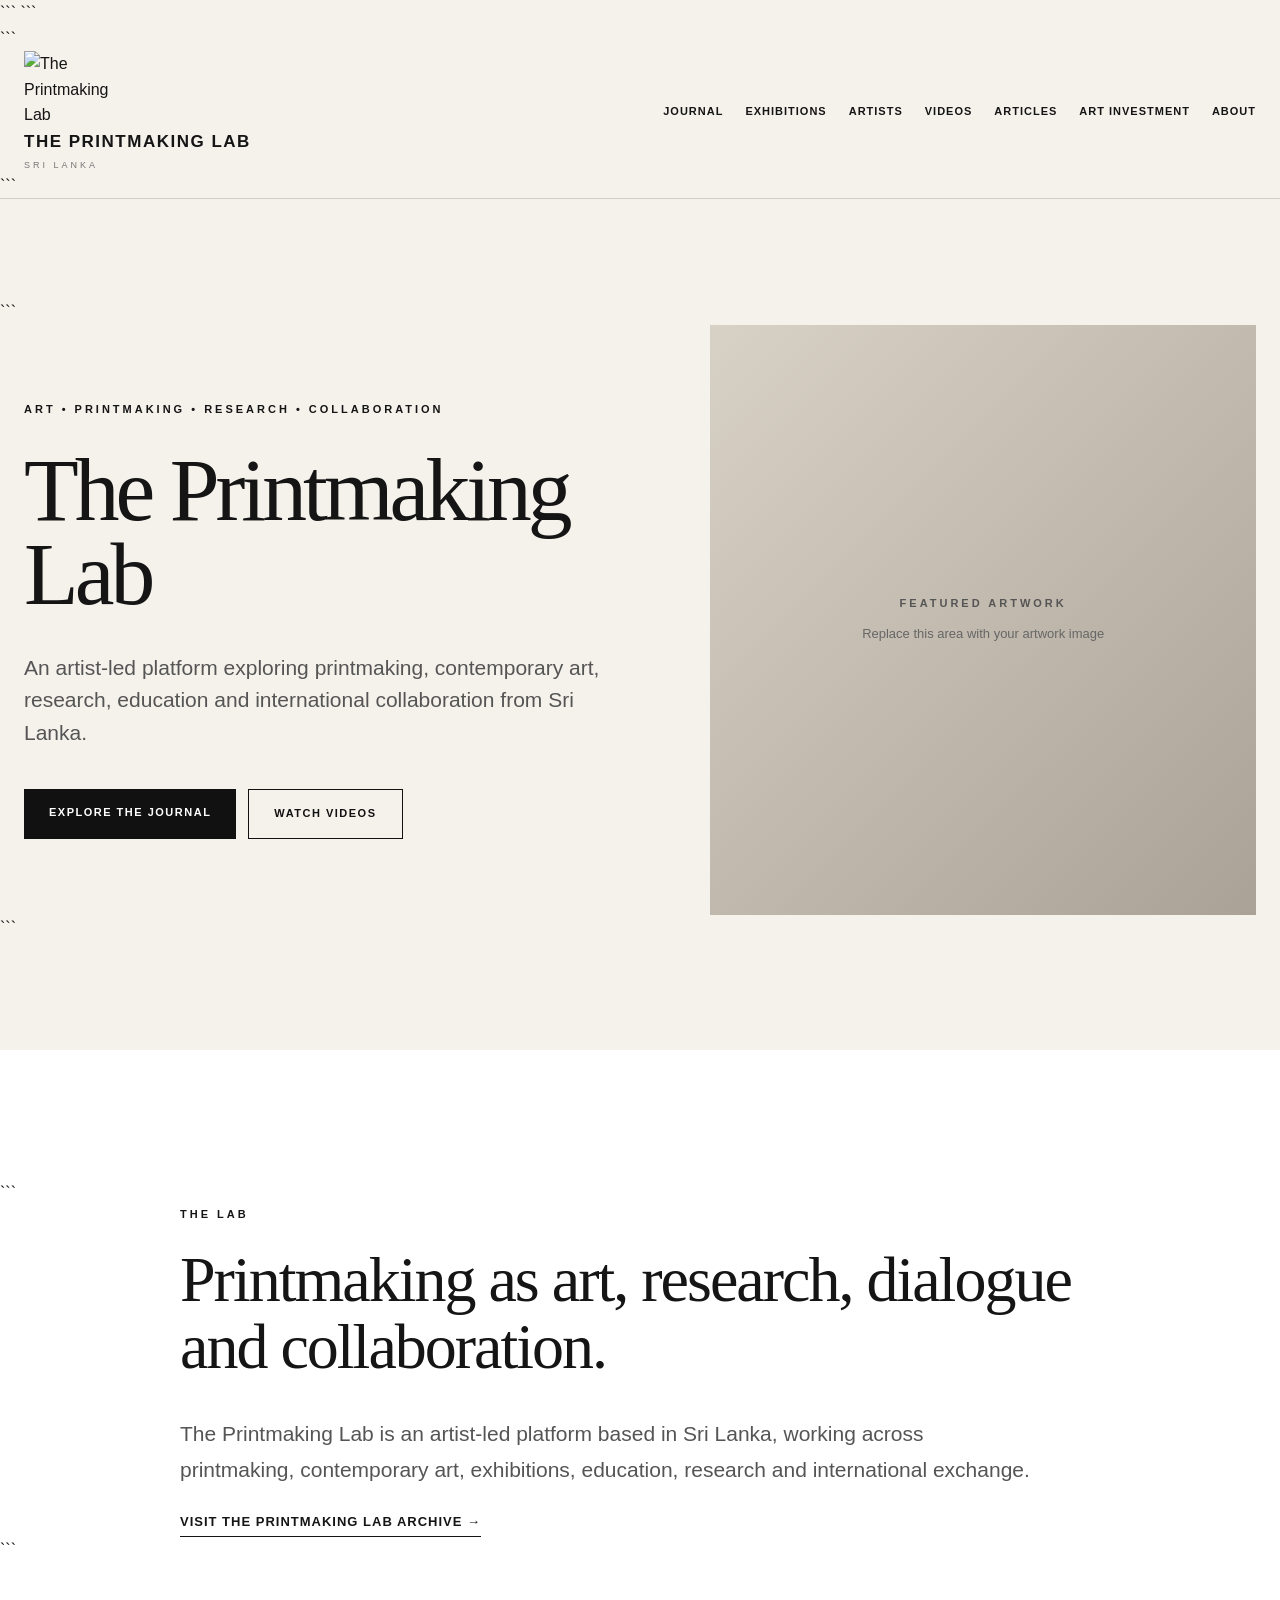
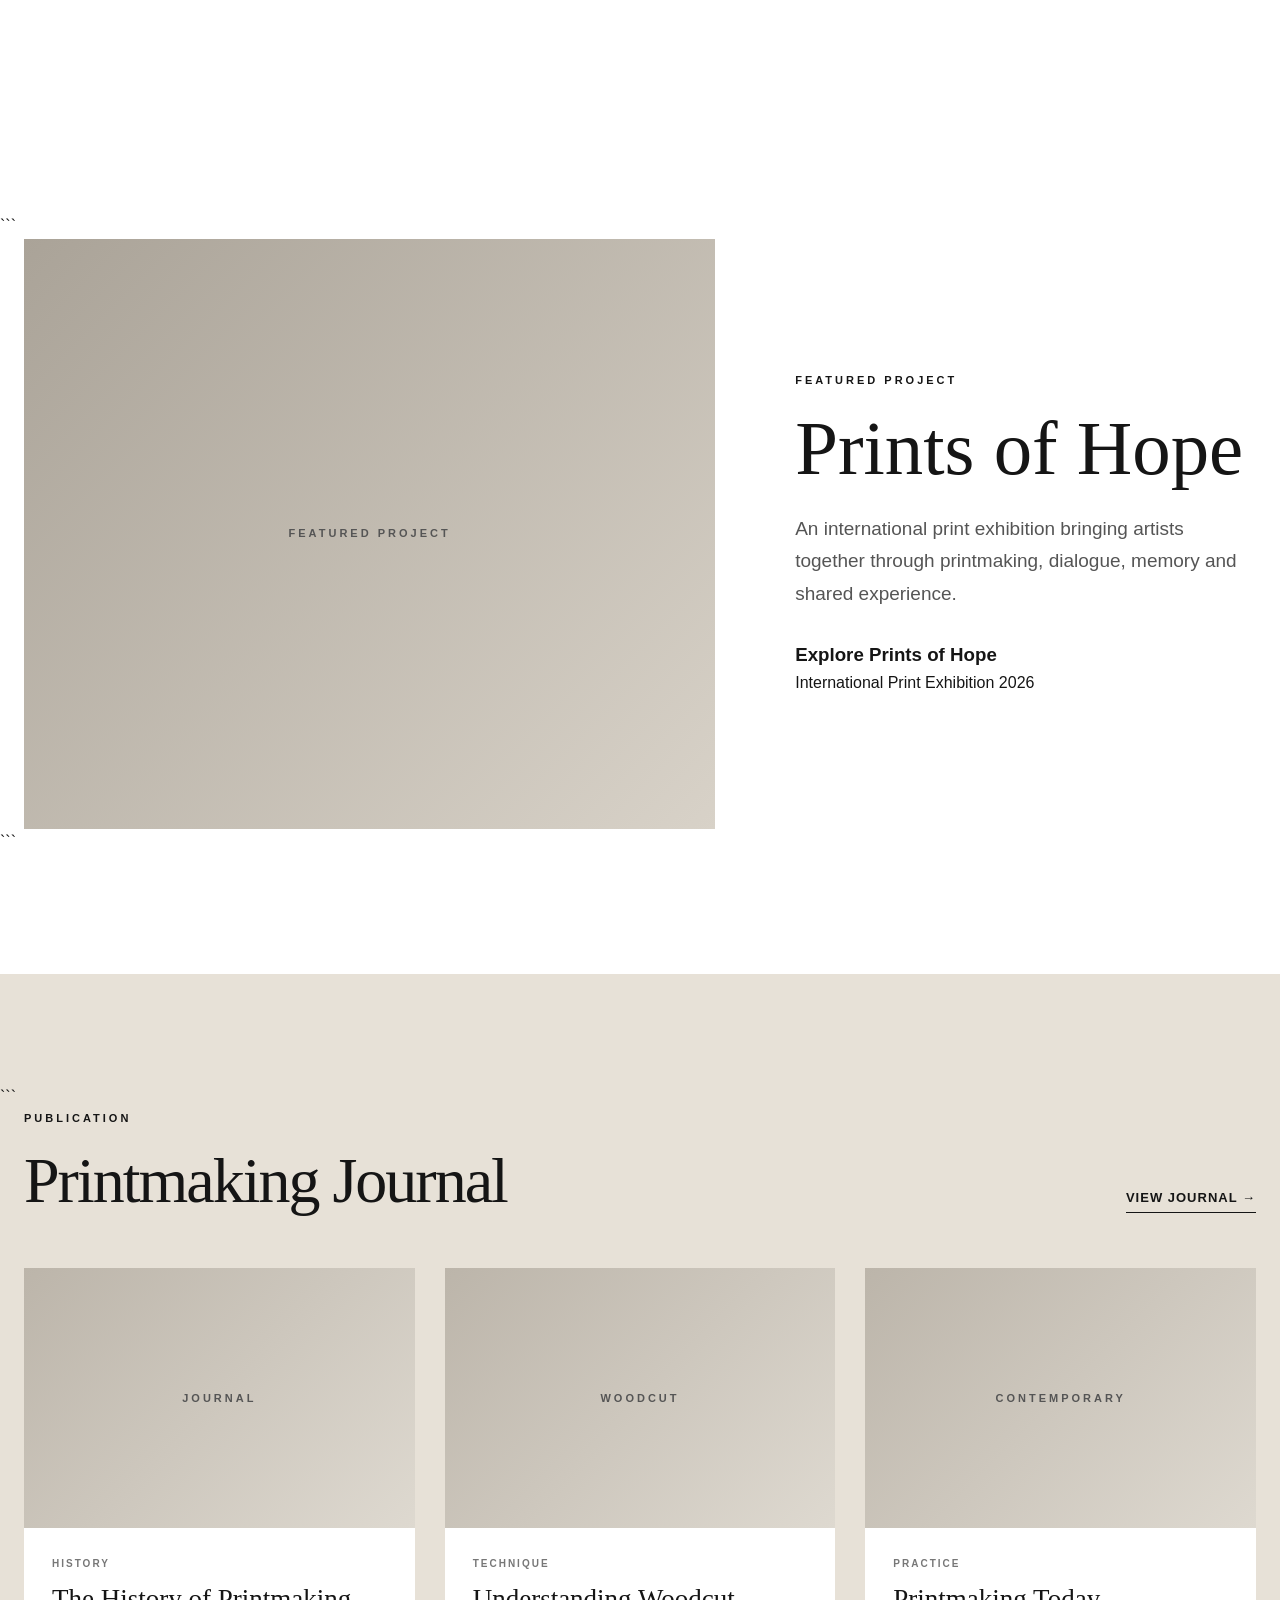
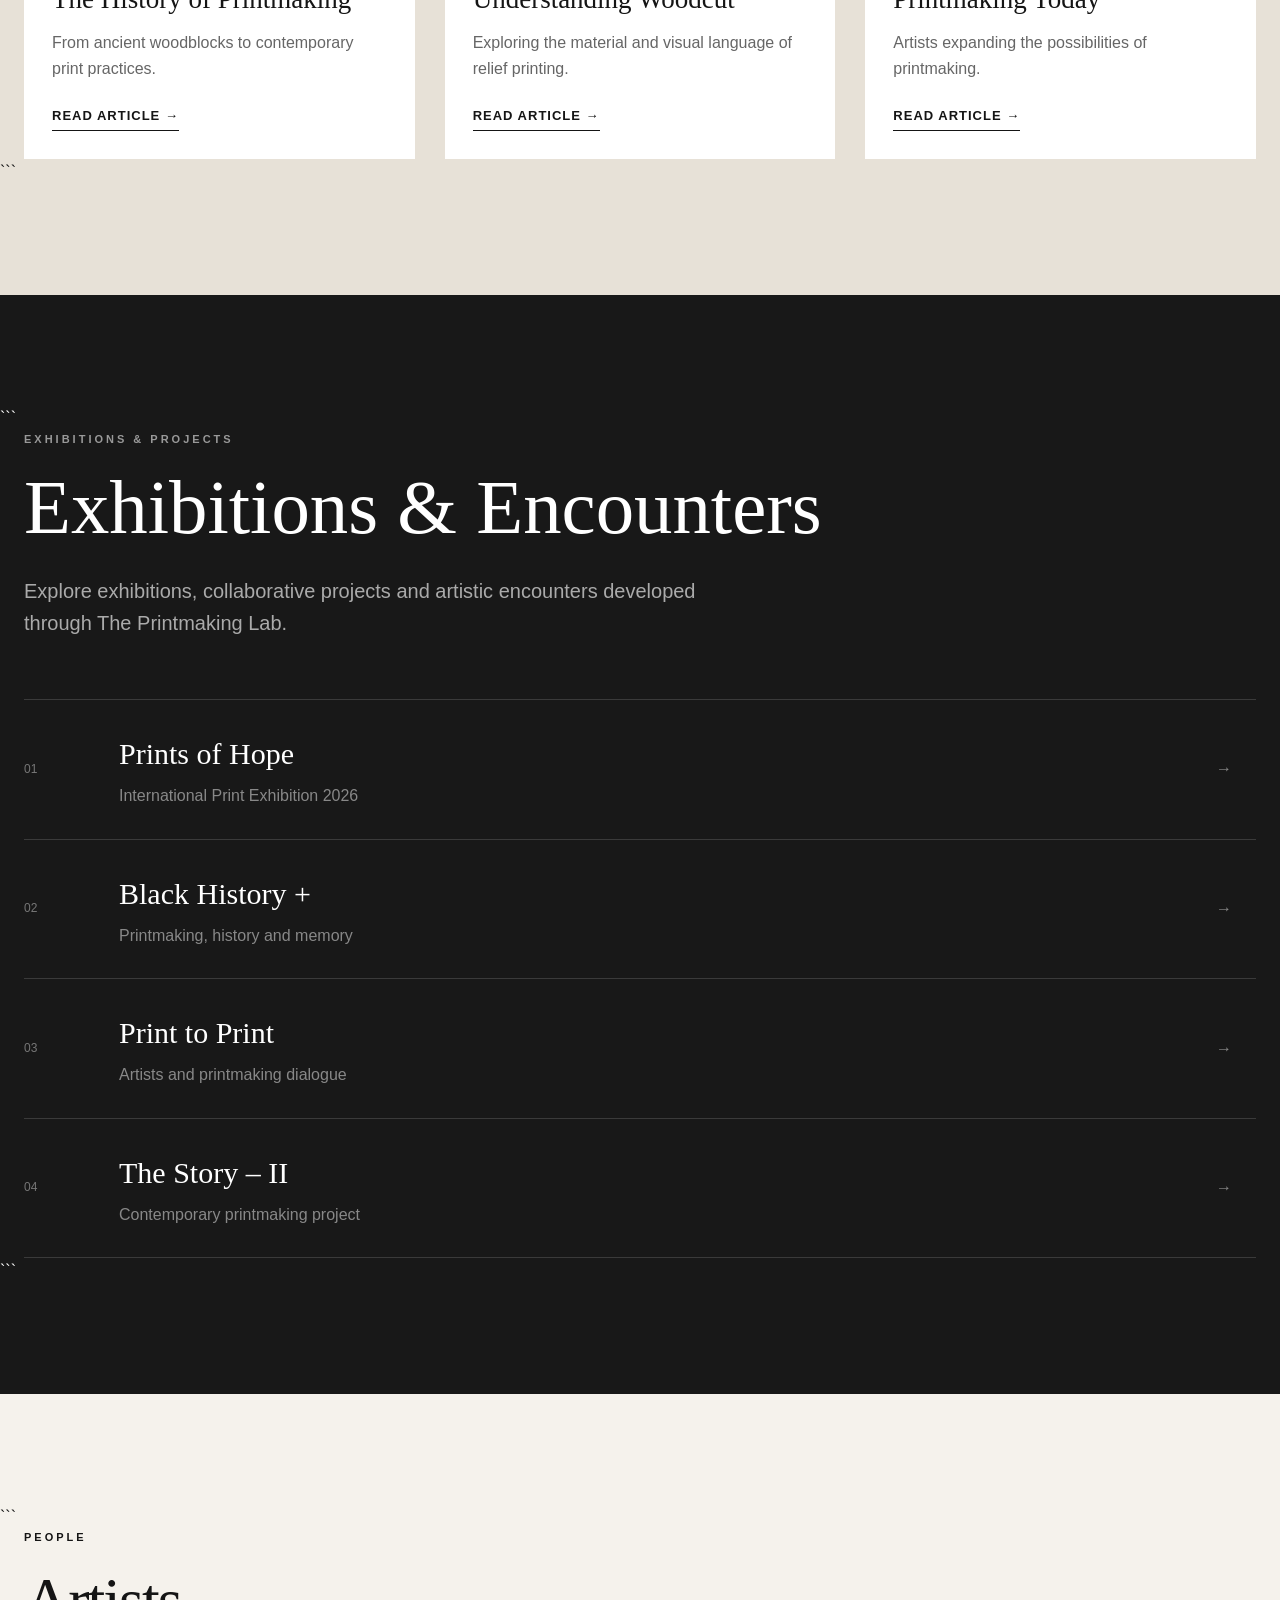
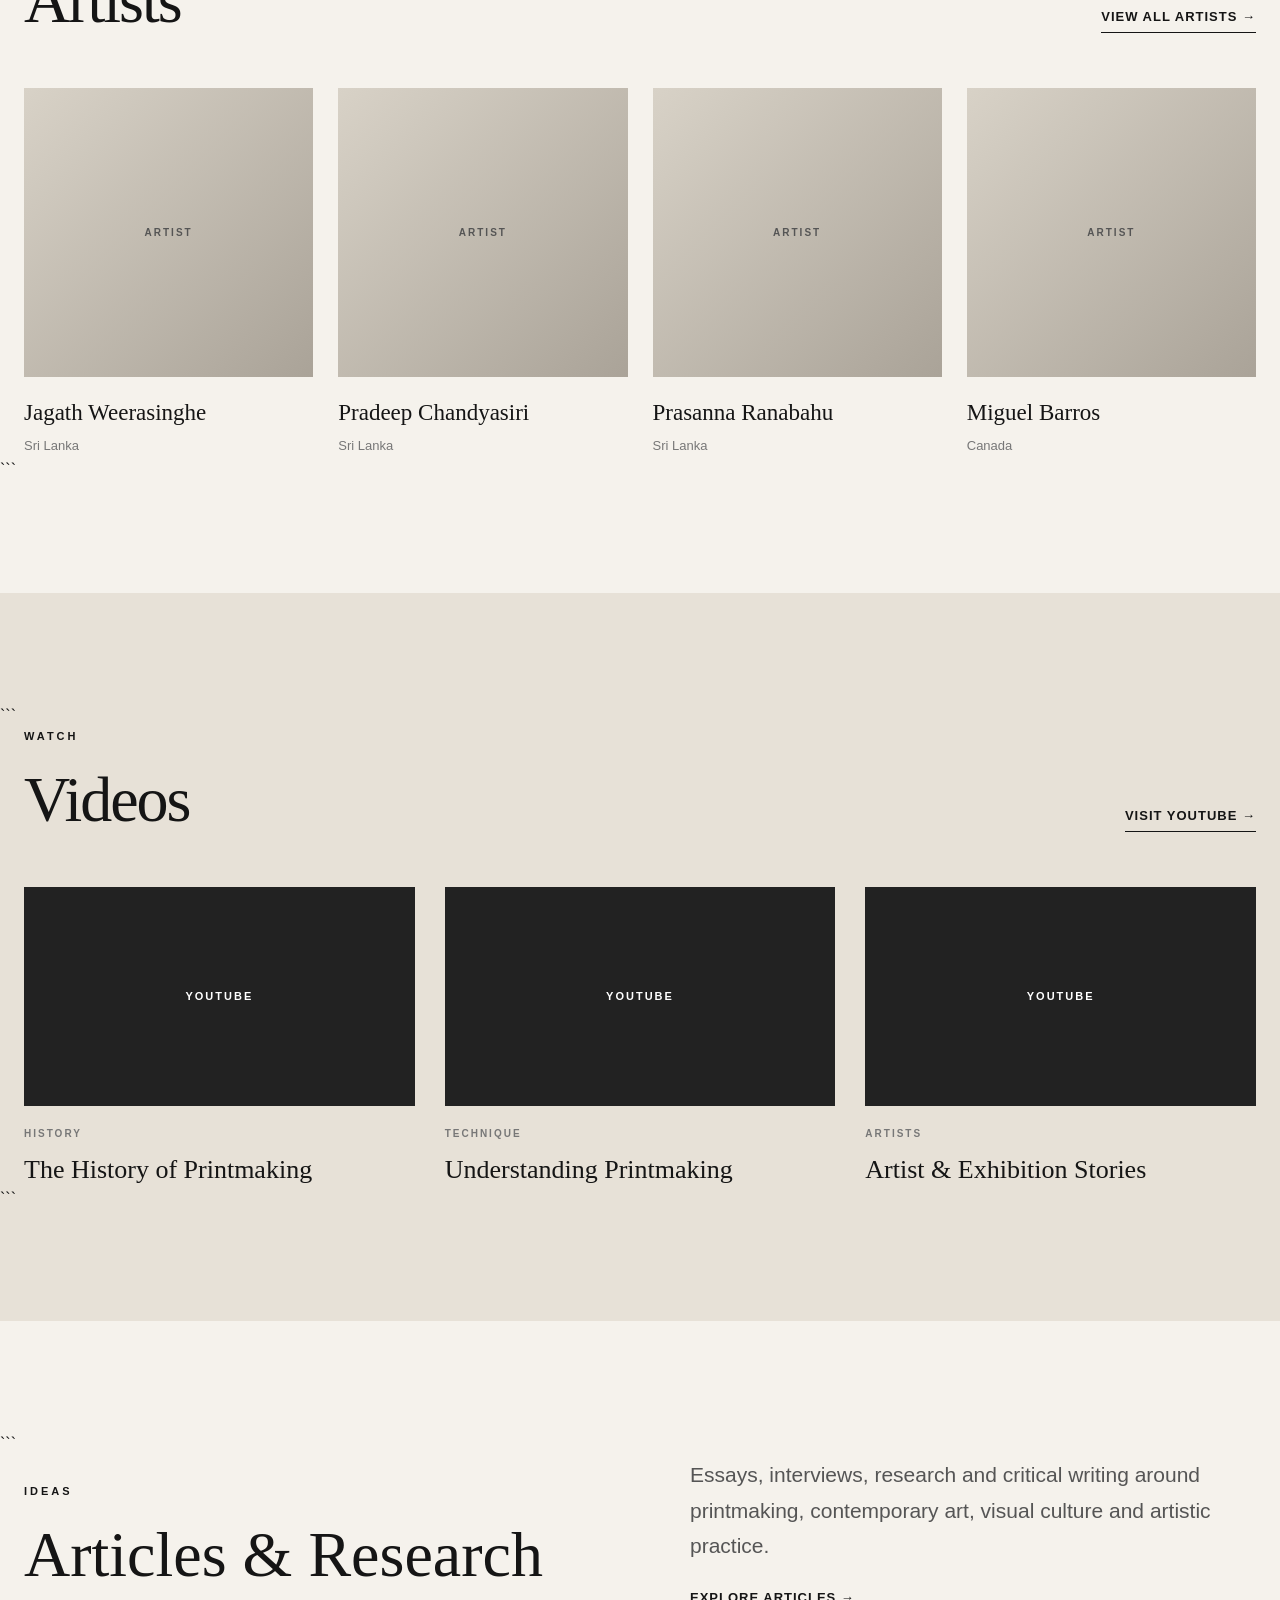
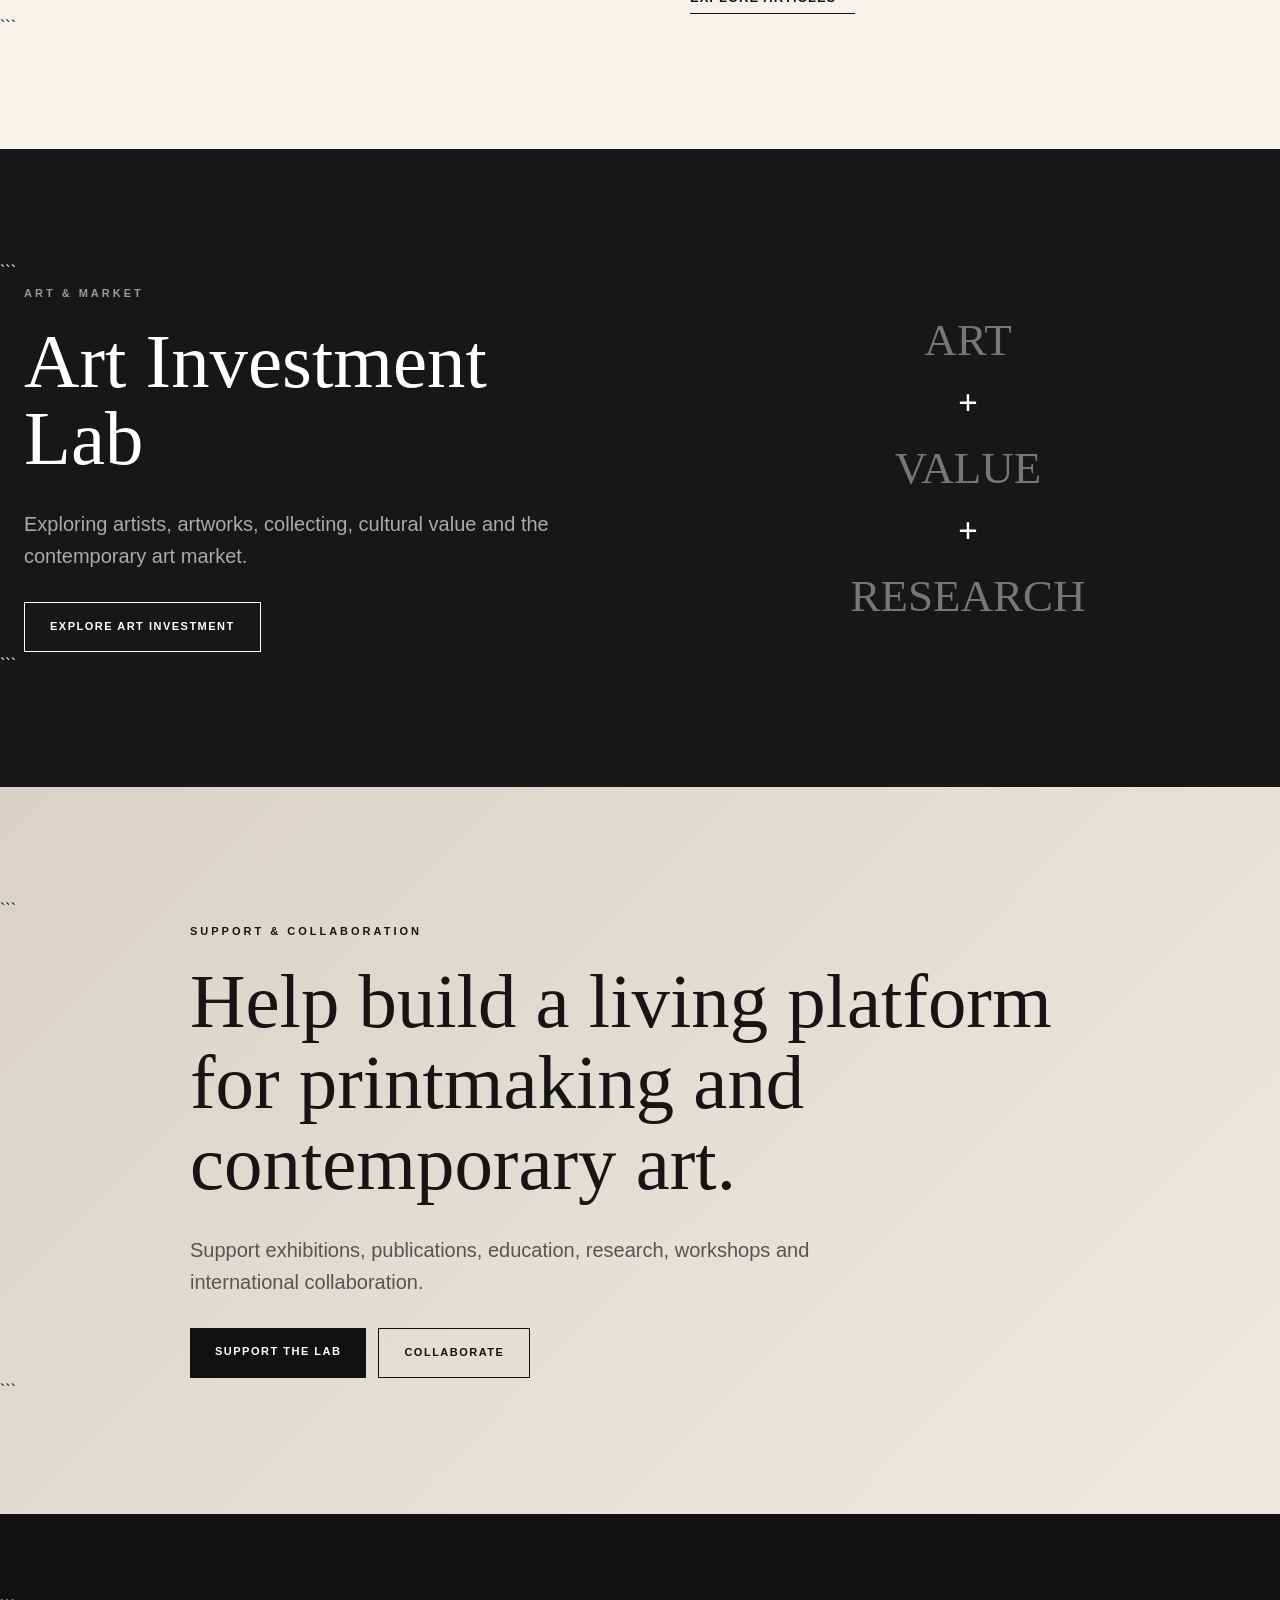
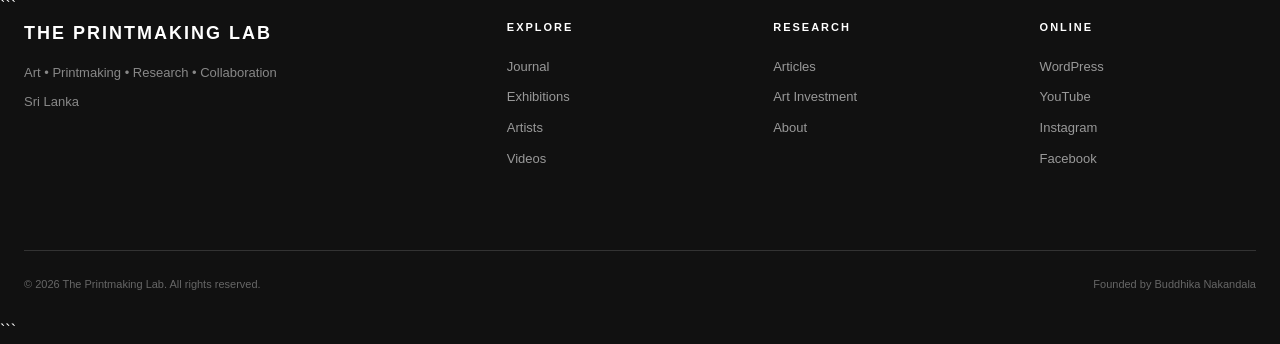
==== commit 94144d3c: "Update index.html" ====
--- a/index.html
+++ b/index.html
@@ -1,25 +1,26 @@
 <!DOCTYPE html>
+
 <html lang="en">
 <head>
     <meta charset="UTF-8">
-
     <meta name="viewport" content="width=device-width, initial-scale=1.0">
 
-    <meta name="description"
-          content="The Printmaking Lab — Art, Printmaking, Research and Collaboration from Sri Lanka.">
-
-    <meta name="author"
-          content="The Printmaking Lab">
-
-    <meta name="keywords"
-          content="The Printmaking Lab, printmaking, Sri Lanka, contemporary art, woodcut, monoprint, monotype, exhibitions, artists, printmaking journal">
-
-    <title>The Printmaking Lab | Art, Printmaking, Research & Collaboration</title>
-
-    <link rel="stylesheet" href="style.css">
+```
+<meta name="description"
+      content="The Printmaking Lab — Art, Printmaking, Research and Collaboration from Sri Lanka.">
+
+<meta name="author" content="The Printmaking Lab">
+
+<meta name="keywords"
+      content="The Printmaking Lab, printmaking, Sri Lanka, contemporary art, woodcut, monoprint, monotype, exhibitions, artists, printmaking journal">
+
+<title>The Printmaking Lab | Art, Printmaking, Research & Collaboration</title>
+
+<link rel="stylesheet" href="style.css">
+```
+
 </head>
 
-
 <body>
 
 <!-- =====================================================
@@ -28,635 +29,223 @@
 
 <header class="site-header">
 
-    <div class="container navigation">
-
-        <a href="index.html" class="brand">
-
-            <span class="brand-name">
-                THE PRINTMAKING LAB
+```
+<div class="container navigation">
+
+    <a href="index.html" class="brand">
+        <img src="images/logo.png"
+             alt="The Printmaking Lab"
+             class="site-logo">
+
+        <span class="brand-name">
+            THE PRINTMAKING LAB
+        </span>
+
+        <span class="brand-location">
+            SRI LANKA
+        </span>
+    </a>
+
+    <nav class="nav-menu">
+        <a href="#journal">Journal</a>
+        <a href="#exhibitions">Exhibitions</a>
+        <a href="#artists">Artists</a>
+        <a href="#videos">Videos</a>
+        <a href="#articles">Articles</a>
+        <a href="#investment">Art Investment</a>
+        <a href="#about">About</a>
+    </nav>
+
+</div>
+```
+
+</header>
+
+<!-- =====================================================
+     HERO
+===================================================== -->
+
+<main>
+
+<section class="hero">
+
+```
+<div class="container hero-layout">
+
+    <div class="hero-content">
+
+        <p class="eyebrow">
+            ART • PRINTMAKING • RESEARCH • COLLABORATION
+        </p>
+
+        <h1>
+            The Printmaking Lab
+        </h1>
+
+        <p class="hero-description">
+            An artist-led platform exploring printmaking,
+            contemporary art, research, education and
+            international collaboration from Sri Lanka.
+        </p>
+
+        <div class="hero-buttons">
+
+            <a href="#journal" class="button button-dark">
+                Explore the Journal
+            </a>
+
+            <a href="#videos" class="button button-outline">
+                Watch Videos
+            </a>
+
+        </div>
+
+    </div>
+
+    <div class="hero-image">
+
+        <div class="image-placeholder">
+            <span>FEATURED ARTWORK</span>
+
+            <small>
+                Replace this area with your artwork image
+            </small>
+        </div>
+
+    </div>
+
+</div>
+```
+
+</section>
+
+<!-- =====================================================
+     INTRO
+===================================================== -->
+
+<section class="introduction" id="about">
+
+```
+<div class="container narrow">
+
+    <p class="section-label">
+        THE LAB
+    </p>
+
+    <h2>
+        Printmaking as art,
+        research, dialogue
+        and collaboration.
+    </h2>
+
+    <p class="intro-text">
+        The Printmaking Lab is an artist-led platform
+        based in Sri Lanka, working across printmaking,
+        contemporary art, exhibitions, education,
+        research and international exchange.
+    </p>
+
+    <a href="https://printmakinglabgallery.wordpress.com/"
+       target="_blank"
+       rel="noopener noreferrer"
+       class="text-link">
+        Visit the Printmaking Lab Archive →
+    </a>
+
+</div>
+```
+
+</section>
+
+<!-- =====================================================
+     FEATURED PROJECT
+===================================================== -->
+
+<section class="featured-project">
+
+```
+<div class="container project-layout">
+
+    <div class="project-image">
+
+        <div class="large-placeholder">
+            <span>
+                FEATURED PROJECT
             </span>
-
-            <span class="brand-location">
-                SRI LANKA
-            </span> <a href="index.html" class="brand">
-    <img src="images/logo.png"
-         alt="The Printmaking Lab"
-         class="site-logo">
-</a>
-
-        </a>
-
-
-        <nav class="nav-menu">
-
-            <a href="#journal">Journal</a>
-
-            <a href="#exhibitions">Exhibitions</a>
-
-            <a href="#artists">Artists</a>
-
-            <a href="#videos">Videos</a>
-
-            <a href="#articles">Articles</a>
-
-            <a href="#investment">Art Investment</a>
-
-            <a href="#about">About</a>
-
-        </nav>
-
-    </div>
-
-</header>
-
-
-
-<!-- =====================================================
-     HERO
-===================================================== -->
-
-<main>
-
-<section class="hero">
-
-    <div class="container hero-layout">
-
-        <div class="hero-content">
-
-            <p class="eyebrow">
-                ART • PRINTMAKING • RESEARCH • COLLABORATION
-            </p>
-
-            <h1>
-                The Printmaking Lab
-            </h1>
-
-            <p class="hero-description">
-
-                An artist-led platform exploring printmaking,
-                contemporary art, research, education and
-                international collaboration from Sri Lanka.
-
-            </p>
-
-
-            <div class="hero-buttons">
-
-                <a href="#journal" class="button button-dark">
-                    Explore the Journal
-                </a>
-
-                <a href="#videos" class="button button-outline">
-                    Watch Videos
-                </a>
-
-            </div>
-
         </div>
 
-
-        <div class="hero-image">
-
-            <div class="image-placeholder">
-
-                <span>FEATURED ARTWORK</span>
-
-                <small>
-                    Replace this area with your artwork image
-                </small>
-
-            </div>
-
+    </div>
+
+    <div class="project-content">
+
+        <p class="section-label">
+            FEATURED PROJECT
+        </p>
+
+        <h2>
+            Prints of Hope
+        </h2>
+
+        <p>
+            An international print exhibition bringing
+            artists together through printmaking,
+            dialogue, memory and shared experience.
+        </p>
+
+        <a href="prints-of-hope.html" class="exhibition-card">
+            <h3>Explore Prints of Hope</h3>
+
+            <p>
+                International Print Exhibition 2026
+            </p>
+        </a>
+
+    </div>
+
+</div>
+```
+
+</section>
+
+<!-- =====================================================
+     JOURNAL
+===================================================== -->
+
+<section class="section section-paper" id="journal">
+
+```
+<div class="container">
+
+    <div class="section-heading">
+
+        <div>
+            <p class="section-label">
+                PUBLICATION
+            </p>
+
+            <h2>
+                Printmaking Journal
+            </h2>
         </div>
-
-    </div>
-
-</section>
-
-
-
-<!-- =====================================================
-     INTRO
-===================================================== -->
-
-<section class="introduction" id="about">
-
-    <div class="container narrow">
-
-        <p class="section-label">
-            THE LAB
-        </p>
-
-        <h2>
-            Printmaking as art,
-            research, dialogue
-            and collaboration.
-        </h2>
-
-        <p class="intro-text">
-
-            The Printmaking Lab is an artist-led platform
-            based in Sri Lanka, working across printmaking,
-            contemporary art, exhibitions, education,
-            research and international exchange.
-
-        </p>
 
         <a href="https://printmakinglabgallery.wordpress.com/"
            target="_blank"
+           rel="noopener noreferrer"
            class="text-link">
-
-            Visit the Printmaking Lab Archive →
-
-        </a>
-
-    </div>
-
-</section>
-
-
-
-<!-- =====================================================
-     FEATURED PROJECT
-===================================================== -->
-
-<section class="featured-project">
-
-    <div class="container project-layout">
-
-        <div class="project-image">
-
-            <div class="large-placeholder">
-
-                <span>
-                    FEATURED PROJECT
-                </span>
-
-            </div>
-
-        </div>
-
-
-        <div class="project-content">
-
-            <p class="section-label">
-                FEATURED PROJECT
-            </p>
-
-            <h2>
-                Prints of Hope
-            </h2>
-
-            <p>
-
-                An international print exhibition bringing
-                artists together through printmaking,
-                dialogue, memory and shared experience.
-
-            </p>
-
-            <a href="prints-of-hope.html" class="exhibition-card">
-
-    <h3>Prints of Hope</h3>
-
-    <p>
-        International Print Exhibition 2026
-    </p>
-
-</a>
-
-           
-        </div>
-
-    </div>
-
-</section>
-
-
-
-<!-- =====================================================
-     JOURNAL
-===================================================== -->
-
-<section class="section section-paper" id="journal">
-
-    <div class="container">
-
-        <div class="section-heading">
-
-            <div>
-
-                <p class="section-label">
-                    PUBLICATION
-                </p>
-
-                <h2>
-                    Printmaking Journal
-                </h2>
-
-            </div>
-
-            <a href="https://printmakinglabgallery.wordpress.com/"
-               target="_blank"
-               class="text-link">
-
-                View Journal →
-
-            </a>
-
-        </div>
-
-
-        <div class="card-grid">
-
-
-            <article class="content-card">
-
-                <div class="card-image">
-                    JOURNAL
-                </div>
-
-                <div class="card-body">
-
-                    <p class="category">
-                        HISTORY
-                    </p>
-
-                    <h3>
-                        The History of Printmaking
-                    </h3>
-
-                    <p>
-                        From ancient woodblocks to
-                        contemporary print practices.
-                    </p>
-
-                    <a href="#" class="text-link">
-                        Read Article →
-                    </a>
-
-                </div>
-
-            </article>
-
-
-
-            <article class="content-card">
-
-                <div class="card-image">
-                    WOODCUT
-                </div>
-
-                <div class="card-body">
-
-                    <p class="category">
-                        TECHNIQUE
-                    </p>
-
-                    <h3>
-                        Understanding Woodcut
-                    </h3>
-
-                    <p>
-                        Exploring the material and visual
-                        language of relief printing.
-                    </p>
-
-                    <a href="#" class="text-link">
-                        Read Article →
-                    </a>
-
-                </div>
-
-            </article>
-
-
-
-            <article class="content-card">
-
-                <div class="card-image">
-                    CONTEMPORARY
-                </div>
-
-                <div class="card-body">
-
-                    <p class="category">
-                        PRACTICE
-                    </p>
-
-                    <h3>
-                        Printmaking Today
-                    </h3>
-
-                    <p>
-                        Artists expanding the possibilities
-                        of printmaking.
-                    </p>
-
-                    <a href="#" class="text-link">
-                        Read Article →
-                    </a>
-
-                </div>
-
-            </article>
-
-
-        </div>
-
-    </div>
-
-</section>
-
-
-
-<!-- =====================================================
-     EXHIBITIONS
-===================================================== -->
-
-<section class="section dark-section" id="exhibitions">
-
-    <div class="container">
-
-        <p class="section-label light">
-            EXHIBITIONS & PROJECTS
-        </p>
-
-        <h2>
-            Exhibitions & Encounters
-        </h2>
-
-        <p class="dark-introduction">
-
-            Explore exhibitions, collaborative projects
-            and artistic encounters developed through
-            The Printmaking Lab.
-
-        </p>
-
-
-        <a href="prints-of-hope.html" class="exhibition">
-
-    <span class="number">
-        01
-    </span>
-
-    <div>
-
-        <h3>
-            Prints of Hope
-        </h3>
-
-        <p>
-            International Print Exhibition 2026
-        </p>
-
-    </div>
-
-    <span class="arrow">
-        →
-    </span>
-
-</a>
-
-
-
-            <a href="#" class="exhibition">
-
-                <span class="number">
-                    02
-                </span>
-
-                <div>
-
-                    <h3>
-                        Black History +
-                    </h3>
-
-                    <p>
-                        Printmaking, history and memory
-                    </p>
-
-                </div>
-
-                <span class="arrow">
-                    →
-                </span>
-
-            </a>
-
-
-
-            <a href="#" class="exhibition">
-
-                <span class="number">
-                    03
-                </span>
-
-                <div>
-
-                    <h3>
-                        Print to Print
-                    </h3>
-
-                    <p>
-                        Artists and printmaking dialogue
-                    </p>
-
-                </div>
-
-                <span class="arrow">
-                    →
-                </span>
-
-            </a>
-
-
-
-            <a href="#" class="exhibition">
-
-                <span class="number">
-                    04
-                </span>
-
-                <div>
-
-                    <h3>
-                        The Story – II
-                    </h3>
-
-                    <p>
-                        Contemporary printmaking project
-                    </p>
-
-                </div>
-
-                <span class="arrow">
-                    →
-                </span>
-
-            </a>
-
-
-        </div>
-
-    </div>
-
-</section>
-
-
-
-<!-- =====================================================
-     ARTISTS
-===================================================== -->
-
-<section class="section" id="artists">
-
-    <div class="container">
-
-        <div class="section-heading">
-
-            <div>
-
-                <p class="section-label">
-                    PEOPLE
-                </p>
-
-                <h2>
-                    Artists
-                </h2>
-
-            </div>
-
-            <a href="#" class="text-link">
-                View All Artists →
-            </a>
-
-        </div>
-
-
-        <div class="artist-grid">
-
-
-            <article class="artist">
-
-                <div class="artist-image">
-                    ARTIST
-                </div>
-
-                <h3>
-                    Jagath Weerasinghe
-                </h3>
-
-                <p>
-                    Sri Lanka
-                </p>
-
-            </article>
-
-
-
-            <article class="artist">
-
-                <div class="artist-image">
-                    ARTIST
-                </div>
-
-                <h3>
-                    Pradeep Chandyasiri
-                </h3>
-
-                <p>
-                    Sri Lanka
-                </p>
-
-            </article>
-
-
-
-            <article class="artist">
-
-                <div class="artist-image">
-                    ARTIST
-                </div>
-
-                <h3>
-                    Prasanna Ranabahu
-                </h3>
-
-                <p>
-                    Sri Lanka
-                </p>
-
-            </article>
-
-
-
-            <article class="artist">
-
-                <div class="artist-image">
-                    ARTIST
-                </div>
-
-                <h3>
-                    Miguel Barros
-                </h3>
-
-                <p>
-                    Canada
-                </p>
-
-            </article>
-
-
-        </div>
-
-    </div>
-
-</section>
-
-
-
-<!-- =====================================================
-     VIDEOS
-===================================================== -->
-
-<section class="section section-paper" id="videos">
-
-    <div class="container">
-
-        <div class="section-heading">
-
-            <div>
-
-                <p class="section-label">
-                    WATCH
-                </p>
-
-                <h2>
-                    Videos
-                </h2>
-
-            </div>
-
-            <a href="#"
-               class="text-link">
-
-                Visit YouTube →
-
-            </a>
-
-        </div>
-
-
-        <div class="video-grid">
-
-
-            <article class="video">
-
-                <div class="video-placeholder">
-                    YOUTUBE
-                </div>
+            View Journal →
+        </a>
+
+    </div>
+
+    <div class="card-grid">
+
+        <article class="content-card">
+
+            <div class="card-image">
+                JOURNAL
+            </div>
+
+            <div class="card-body">
 
                 <p class="category">
                     HISTORY
@@ -666,336 +255,672 @@
                     The History of Printmaking
                 </h3>
 
-            </article>
-
-
-
-            <article class="video">
-
-                <div class="video-placeholder">
-                    YOUTUBE
-                </div>
+                <p>
+                    From ancient woodblocks to
+                    contemporary print practices.
+                </p>
+
+                <a href="#" class="text-link">
+                    Read Article →
+                </a>
+
+            </div>
+
+        </article>
+
+
+        <article class="content-card">
+
+            <div class="card-image">
+                WOODCUT
+            </div>
+
+            <div class="card-body">
 
                 <p class="category">
                     TECHNIQUE
                 </p>
 
                 <h3>
-                    Understanding Printmaking
+                    Understanding Woodcut
                 </h3>
 
-            </article>
-
-
-
-            <article class="video">
-
-                <div class="video-placeholder">
-                    YOUTUBE
-                </div>
+                <p>
+                    Exploring the material and visual
+                    language of relief printing.
+                </p>
+
+                <a href="#" class="text-link">
+                    Read Article →
+                </a>
+
+            </div>
+
+        </article>
+
+
+        <article class="content-card">
+
+            <div class="card-image">
+                CONTEMPORARY
+            </div>
+
+            <div class="card-body">
 
                 <p class="category">
-                    ARTISTS
+                    PRACTICE
                 </p>
 
                 <h3>
-                    Artist & Exhibition Stories
+                    Printmaking Today
                 </h3>
 
-            </article>
-
-
+                <p>
+                    Artists expanding the possibilities
+                    of printmaking.
+                </p>
+
+                <a href="#" class="text-link">
+                    Read Article →
+                </a>
+
+            </div>
+
+        </article>
+
+    </div>
+
+</div>
+```
+
+</section>
+
+<!-- =====================================================
+     EXHIBITIONS
+===================================================== -->
+
+<section class="section dark-section" id="exhibitions">
+
+```
+<div class="container">
+
+    <p class="section-label light">
+        EXHIBITIONS & PROJECTS
+    </p>
+
+    <h2>
+        Exhibitions & Encounters
+    </h2>
+
+    <p class="dark-introduction">
+        Explore exhibitions, collaborative projects
+        and artistic encounters developed through
+        The Printmaking Lab.
+    </p>
+
+    <div class="exhibition-list">
+
+        <a href="prints-of-hope.html" class="exhibition">
+
+            <span class="number">
+                01
+            </span>
+
+            <div>
+                <h3>
+                    Prints of Hope
+                </h3>
+
+                <p>
+                    International Print Exhibition 2026
+                </p>
+            </div>
+
+            <span class="arrow">
+                →
+            </span>
+
+        </a>
+
+
+        <a href="https://printmakinglabgallery.wordpress.com/the-black-history/"
+           class="exhibition"
+           target="_blank"
+           rel="noopener noreferrer">
+
+            <span class="number">
+                02
+            </span>
+
+            <div>
+                <h3>
+                    Black History +
+                </h3>
+
+                <p>
+                    Printmaking, history and memory
+                </p>
+            </div>
+
+            <span class="arrow">
+                →
+            </span>
+
+        </a>
+
+
+        <a href="https://printmakinglabgallery.wordpress.com/print-to-print-international-print-exhibition/"
+           class="exhibition"
+           target="_blank"
+           rel="noopener noreferrer">
+
+            <span class="number">
+                03
+            </span>
+
+            <div>
+                <h3>
+                    Print to Print
+                </h3>
+
+                <p>
+                    Artists and printmaking dialogue
+                </p>
+            </div>
+
+            <span class="arrow">
+                →
+            </span>
+
+        </a>
+
+
+        <a href="https://printmakinglabgallery.wordpress.com/the-story-ii/"
+           class="exhibition"
+           target="_blank"
+           rel="noopener noreferrer">
+
+            <span class="number">
+                04
+            </span>
+
+            <div>
+                <h3>
+                    The Story – II
+                </h3>
+
+                <p>
+                    Contemporary printmaking project
+                </p>
+            </div>
+
+            <span class="arrow">
+                →
+            </span>
+
+        </a>
+
+    </div>
+
+</div>
+```
+
+</section>
+
+<!-- =====================================================
+     ARTISTS
+===================================================== -->
+
+<section class="section" id="artists">
+
+```
+<div class="container">
+
+    <div class="section-heading">
+
+        <div>
+            <p class="section-label">
+                PEOPLE
+            </p>
+
+            <h2>
+                Artists
+            </h2>
         </div>
 
-    </div>
-
-</section>
-
-
-
-<!-- =====================================================
-     ARTICLES
-===================================================== -->
-
-<section class="section" id="articles">
-
-    <div class="container two-column">
-
-        <div>
-
-            <p class="section-label">
-                IDEAS
-            </p>
-
-            <h2>
-                Articles
-                & Research
-            </h2>
-
-        </div>
-
-
-        <div>
-
-            <p class="large-copy">
-
-                Essays, interviews, research and critical
-                writing around printmaking, contemporary
-                art, visual culture and artistic practice.
-
-            </p>
-
-            <a href="#"
-               class="text-link">
-
-                Explore Articles →
-
-            </a>
-
-        </div>
-
-    </div>
-
-</section>
-
-
-
-<!-- =====================================================
-     ART INVESTMENT LAB
-===================================================== -->
-
-<section class="investment" id="investment">
-
-    <div class="container investment-layout">
-
-        <div>
-
-            <p class="section-label light">
-                ART & MARKET
-            </p>
-
-            <h2>
-                Art Investment Lab
-            </h2>
-
-            <p>
-
-                Exploring artists, artworks, collecting,
-                cultural value and the contemporary
-                art market.
-
-            </p>
-
-            <a href="#"
-               class="button button-light">
-
-                Explore Art Investment
-
-            </a>
-
-        </div>
-
-
-        <div class="investment-statement">
-
-            <span>
-                ART
-            </span>
-
-            <strong>
-                +
-            </strong>
-
-            <span>
-                VALUE
-            </span>
-
-            <strong>
-                +
-            </strong>
-
-            <span>
-                RESEARCH
-            </span>
-
-        </div>
-
-    </div>
-
-</section>
-
-
-
-<!-- =====================================================
-     SUPPORT
-===================================================== -->
-
-<section class="support">
-
-    <div class="container support-content">
-
-        <p class="section-label">
-            SUPPORT & COLLABORATION
-        </p>
-
-        <h2>
-            Help build a living platform
-            for printmaking and contemporary art.
-        </h2>
-
-        <p>
-
-            Support exhibitions, publications,
-            education, research, workshops and
-            international collaboration.
-
-        </p>
-
-
-        <div class="support-buttons">
-
-            <a href="#"
-               class="button button-dark">
-
-                Support The Lab
-
-            </a>
-
-            <a href="#"
-               class="button button-outline">
-
-                Collaborate
-
-            </a>
-
-        </div>
-
-    </div>
-
-</section>
-
-</main>
-
-
-
-<!-- =====================================================
-     FOOTER
-===================================================== -->
-
-<footer class="footer">
-
-    <div class="container footer-grid">
-
-
-        <div class="footer-brand">
+        <a href="#" class="text-link">
+            View All Artists →
+        </a>
+
+    </div>
+
+    <div class="artist-grid">
+
+        <article class="artist">
+
+            <div class="artist-image">
+                ARTIST
+            </div>
 
             <h3>
-                THE PRINTMAKING LAB
+                Jagath Weerasinghe
             </h3>
-
-            <p>
-                Art • Printmaking • Research • Collaboration
-            </p>
 
             <p>
                 Sri Lanka
             </p>
 
+        </article>
+
+
+        <article class="artist">
+
+            <div class="artist-image">
+                ARTIST
+            </div>
+
+            <h3>
+                Pradeep Chandyasiri
+            </h3>
+
+            <p>
+                Sri Lanka
+            </p>
+
+        </article>
+
+
+        <article class="artist">
+
+            <div class="artist-image">
+                ARTIST
+            </div>
+
+            <h3>
+                Prasanna Ranabahu
+            </h3>
+
+            <p>
+                Sri Lanka
+            </p>
+
+        </article>
+
+
+        <article class="artist">
+
+            <div class="artist-image">
+                ARTIST
+            </div>
+
+            <h3>
+                Miguel Barros
+            </h3>
+
+            <p>
+                Canada
+            </p>
+
+        </article>
+
+    </div>
+
+</div>
+```
+
+</section>
+
+<!-- =====================================================
+     VIDEOS
+===================================================== -->
+
+<section class="section section-paper" id="videos">
+
+```
+<div class="container">
+
+    <div class="section-heading">
+
+        <div>
+            <p class="section-label">
+                WATCH
+            </p>
+
+            <h2>
+                Videos
+            </h2>
         </div>
 
-
-        <div>
-
-            <h4>
-                Explore
-            </h4>
-
-            <a href="#journal">
-                Journal
-            </a>
-
-            <a href="#exhibitions">
-                Exhibitions
-            </a>
-
-            <a href="#artists">
-                Artists
-            </a>
-
-            <a href="#videos">
-                Videos
-            </a>
-
-        </div>
-
-
-        <div>
-
-            <h4>
-                Research
-            </h4>
-
-            <a href="#articles">
-                Articles
-            </a>
-
-            <a href="#investment">
-                Art Investment
-            </a>
-
-            <a href="#about">
-                About
-            </a>
-
-        </div>
-
-
-        <div>
-
-            <h4>
-                Online
-            </h4>
-
-            <a href="https://printmakinglabgallery.wordpress.com/"
-               target="_blank">
-
-                WordPress
-
-            </a>
-
-            <a href="#">
-                YouTube
-            </a>
-
-            <a href="#">
-                Instagram
-            </a>
-
-            <a href="#">
-                Facebook
-            </a>
-
-        </div>
-
-    </div>
-
-
-    <div class="container footer-bottom">
+        <a href="#"
+           class="text-link">
+            Visit YouTube →
+        </a>
+
+    </div>
+
+    <div class="video-grid">
+
+        <article class="video">
+
+            <div class="video-placeholder">
+                YOUTUBE
+            </div>
+
+            <p class="category">
+                HISTORY
+            </p>
+
+            <h3>
+                The History of Printmaking
+            </h3>
+
+        </article>
+
+
+        <article class="video">
+
+            <div class="video-placeholder">
+                YOUTUBE
+            </div>
+
+            <p class="category">
+                TECHNIQUE
+            </p>
+
+            <h3>
+                Understanding Printmaking
+            </h3>
+
+        </article>
+
+
+        <article class="video">
+
+            <div class="video-placeholder">
+                YOUTUBE
+            </div>
+
+            <p class="category">
+                ARTISTS
+            </p>
+
+            <h3>
+                Artist & Exhibition Stories
+            </h3>
+
+        </article>
+
+    </div>
+
+</div>
+```
+
+</section>
+
+<!-- =====================================================
+     ARTICLES
+===================================================== -->
+
+<section class="section" id="articles">
+
+```
+<div class="container two-column">
+
+    <div>
+
+        <p class="section-label">
+            IDEAS
+        </p>
+
+        <h2>
+            Articles
+            & Research
+        </h2>
+
+    </div>
+
+    <div>
+
+        <p class="large-copy">
+            Essays, interviews, research and critical
+            writing around printmaking, contemporary
+            art, visual culture and artistic practice.
+        </p>
+
+        <a href="#"
+           class="text-link">
+            Explore Articles →
+        </a>
+
+    </div>
+
+</div>
+```
+
+</section>
+
+<!-- =====================================================
+     ART INVESTMENT LAB
+===================================================== -->
+
+<section class="investment" id="investment">
+
+```
+<div class="container investment-layout">
+
+    <div>
+
+        <p class="section-label light">
+            ART & MARKET
+        </p>
+
+        <h2>
+            Art Investment Lab
+        </h2>
 
         <p>
-            © 2026 The Printmaking Lab.
-            All rights reserved.
+            Exploring artists, artworks, collecting,
+            cultural value and the contemporary
+            art market.
         </p>
 
+        <a href="#"
+           class="button button-light">
+            Explore Art Investment
+        </a>
+
+    </div>
+
+    <div class="investment-statement">
+
+        <span>
+            ART
+        </span>
+
+        <strong>
+            +
+        </strong>
+
+        <span>
+            VALUE
+        </span>
+
+        <strong>
+            +
+        </strong>
+
+        <span>
+            RESEARCH
+        </span>
+
+    </div>
+
+</div>
+```
+
+</section>
+
+<!-- =====================================================
+     SUPPORT
+===================================================== -->
+
+<section class="support">
+
+```
+<div class="container support-content">
+
+    <p class="section-label">
+        SUPPORT & COLLABORATION
+    </p>
+
+    <h2>
+        Help build a living platform
+        for printmaking and contemporary art.
+    </h2>
+
+    <p>
+        Support exhibitions, publications,
+        education, research, workshops and
+        international collaboration.
+    </p>
+
+    <div class="support-buttons">
+
+        <a href="#"
+           class="button button-dark">
+            Support The Lab
+        </a>
+
+        <a href="#"
+           class="button button-outline">
+            Collaborate
+        </a>
+
+    </div>
+
+</div>
+```
+
+</section>
+
+</main>
+
+<!-- =====================================================
+     FOOTER
+===================================================== -->
+
+<footer class="footer">
+
+```
+<div class="container footer-grid">
+
+    <div class="footer-brand">
+
+        <h3>
+            THE PRINTMAKING LAB
+        </h3>
+
         <p>
-            Founded by Buddhika Nakandala
+            Art • Printmaking • Research • Collaboration
         </p>
 
-    </div>
+        <p>
+            Sri Lanka
+        </p>
+
+    </div>
+
+
+    <div>
+
+        <h4>
+            Explore
+        </h4>
+
+        <a href="#journal">
+            Journal
+        </a>
+
+        <a href="#exhibitions">
+            Exhibitions
+        </a>
+
+        <a href="#artists">
+            Artists
+        </a>
+
+        <a href="#videos">
+            Videos
+        </a>
+
+    </div>
+
+
+    <div>
+
+        <h4>
+            Research
+        </h4>
+
+        <a href="#articles">
+            Articles
+        </a>
+
+        <a href="#investment">
+            Art Investment
+        </a>
+
+        <a href="#about">
+            About
+        </a>
+
+    </div>
+
+
+    <div>
+
+        <h4>
+            Online
+        </h4>
+
+        <a href="https://printmakinglabgallery.wordpress.com/"
+           target="_blank"
+           rel="noopener noreferrer">
+            WordPress
+        </a>
+
+        <a href="#">
+            YouTube
+        </a>
+
+        <a href="#">
+            Instagram
+        </a>
+
+        <a href="#">
+            Facebook
+        </a>
+
+    </div>
+
+</div>
+
+
+<div class="container footer-bottom">
+
+    <p>
+        © 2026 The Printmaking Lab.
+        All rights reserved.
+    </p>
+
+    <p>
+        Founded by Buddhika Nakandala
+    </p>
+
+</div>
+```
 
 </footer>
-
-
 
 </body>
 </html>
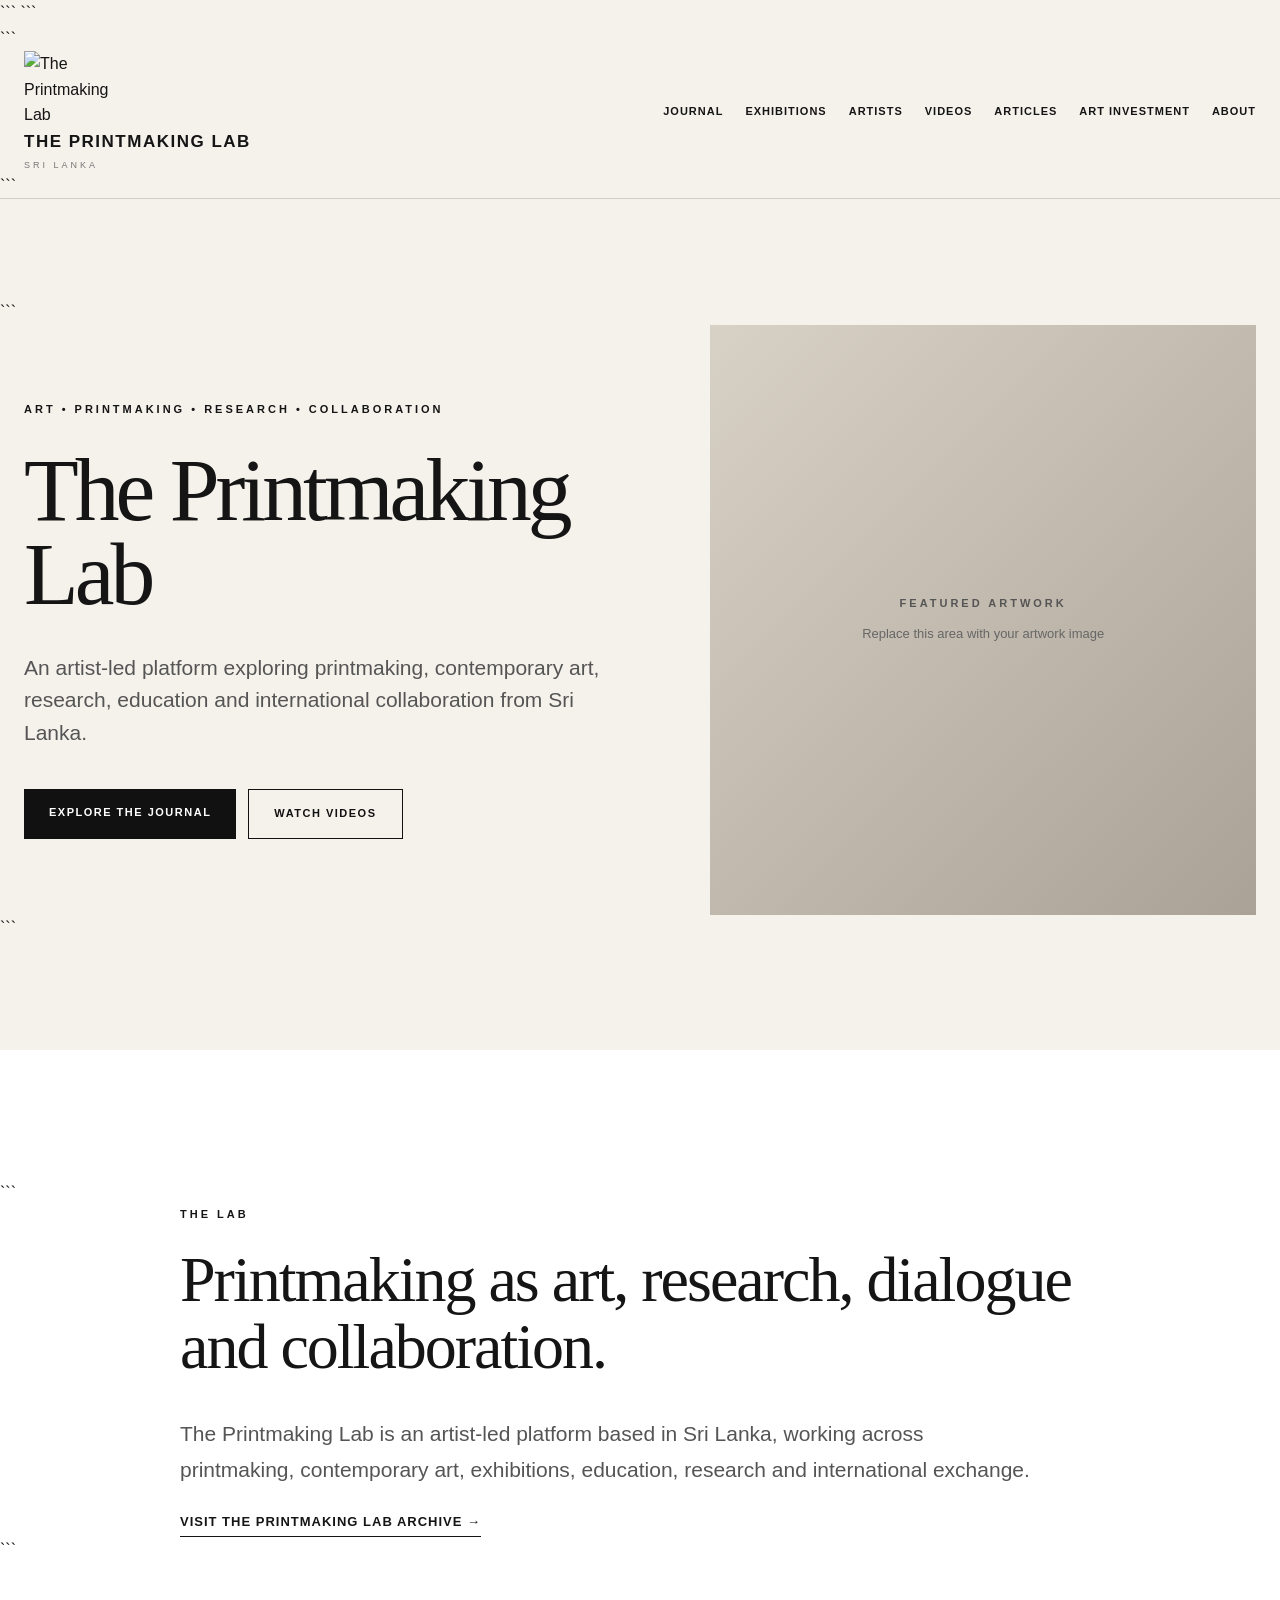
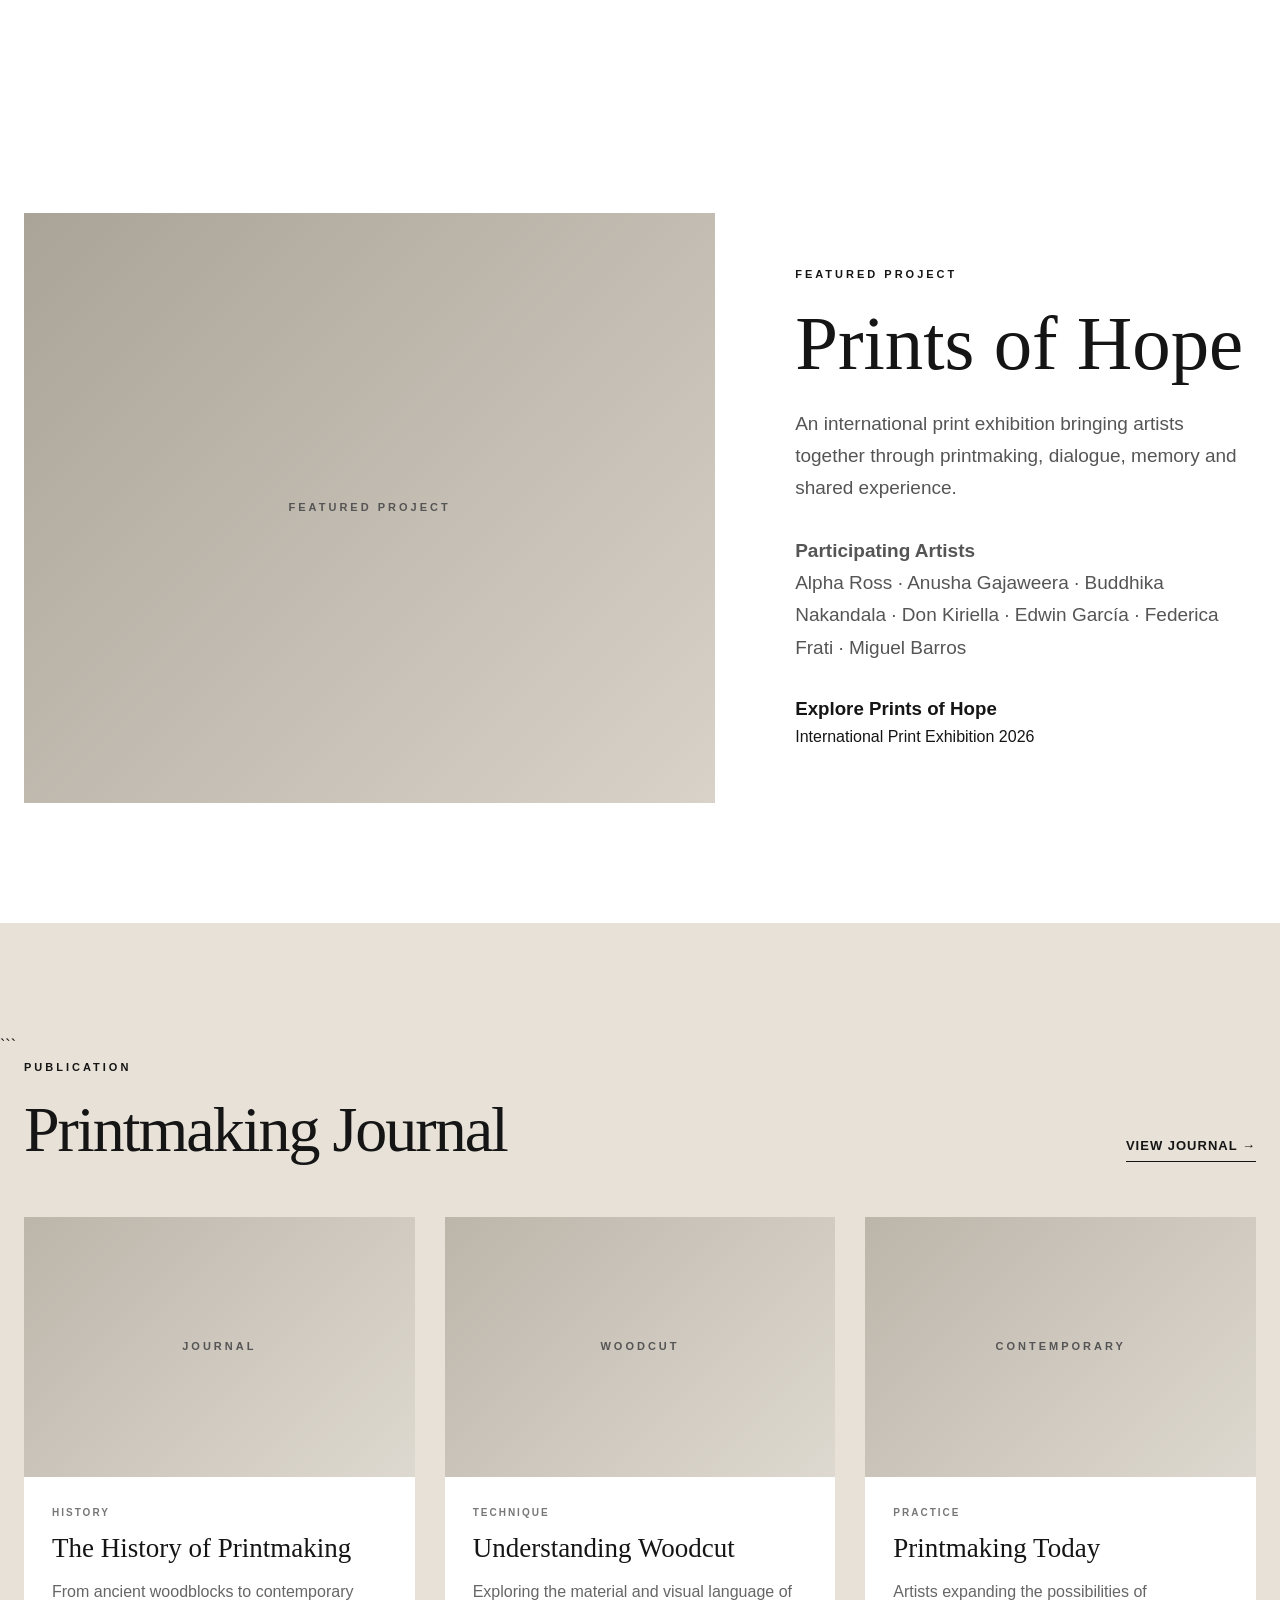
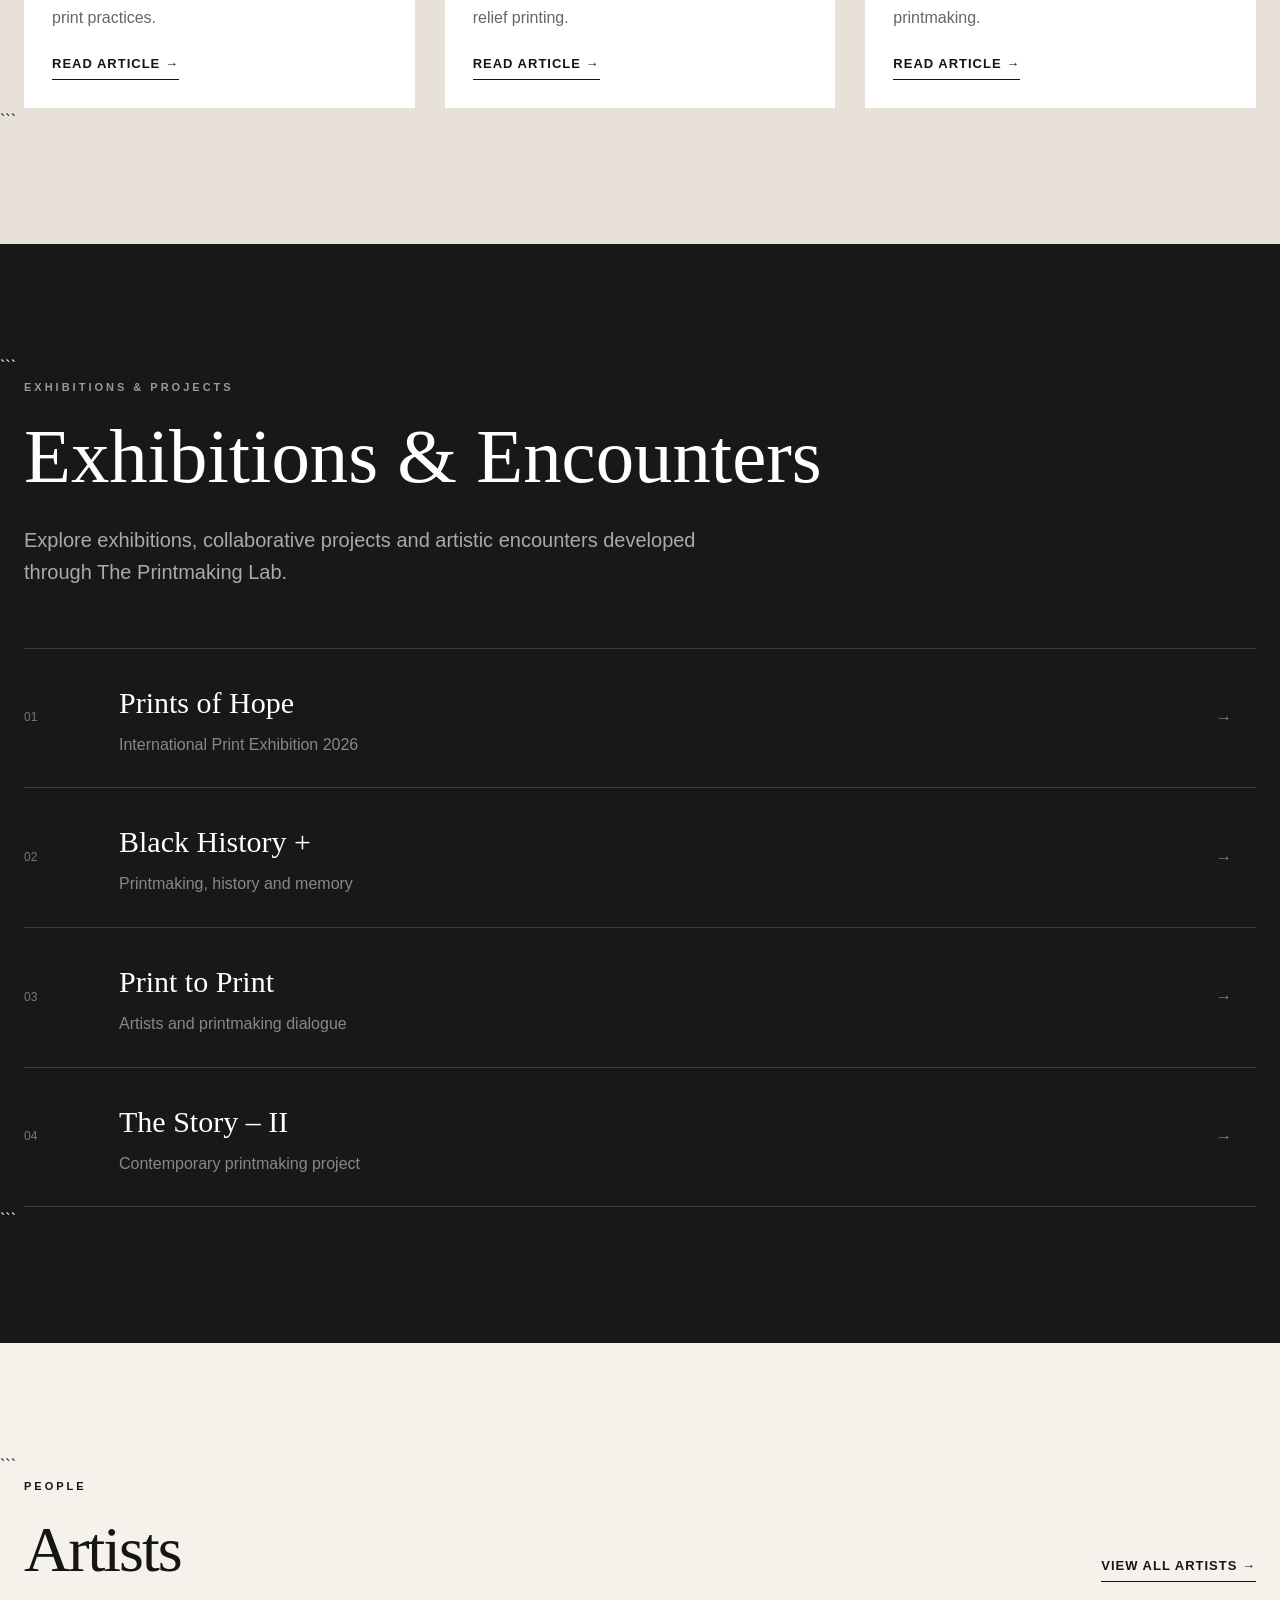
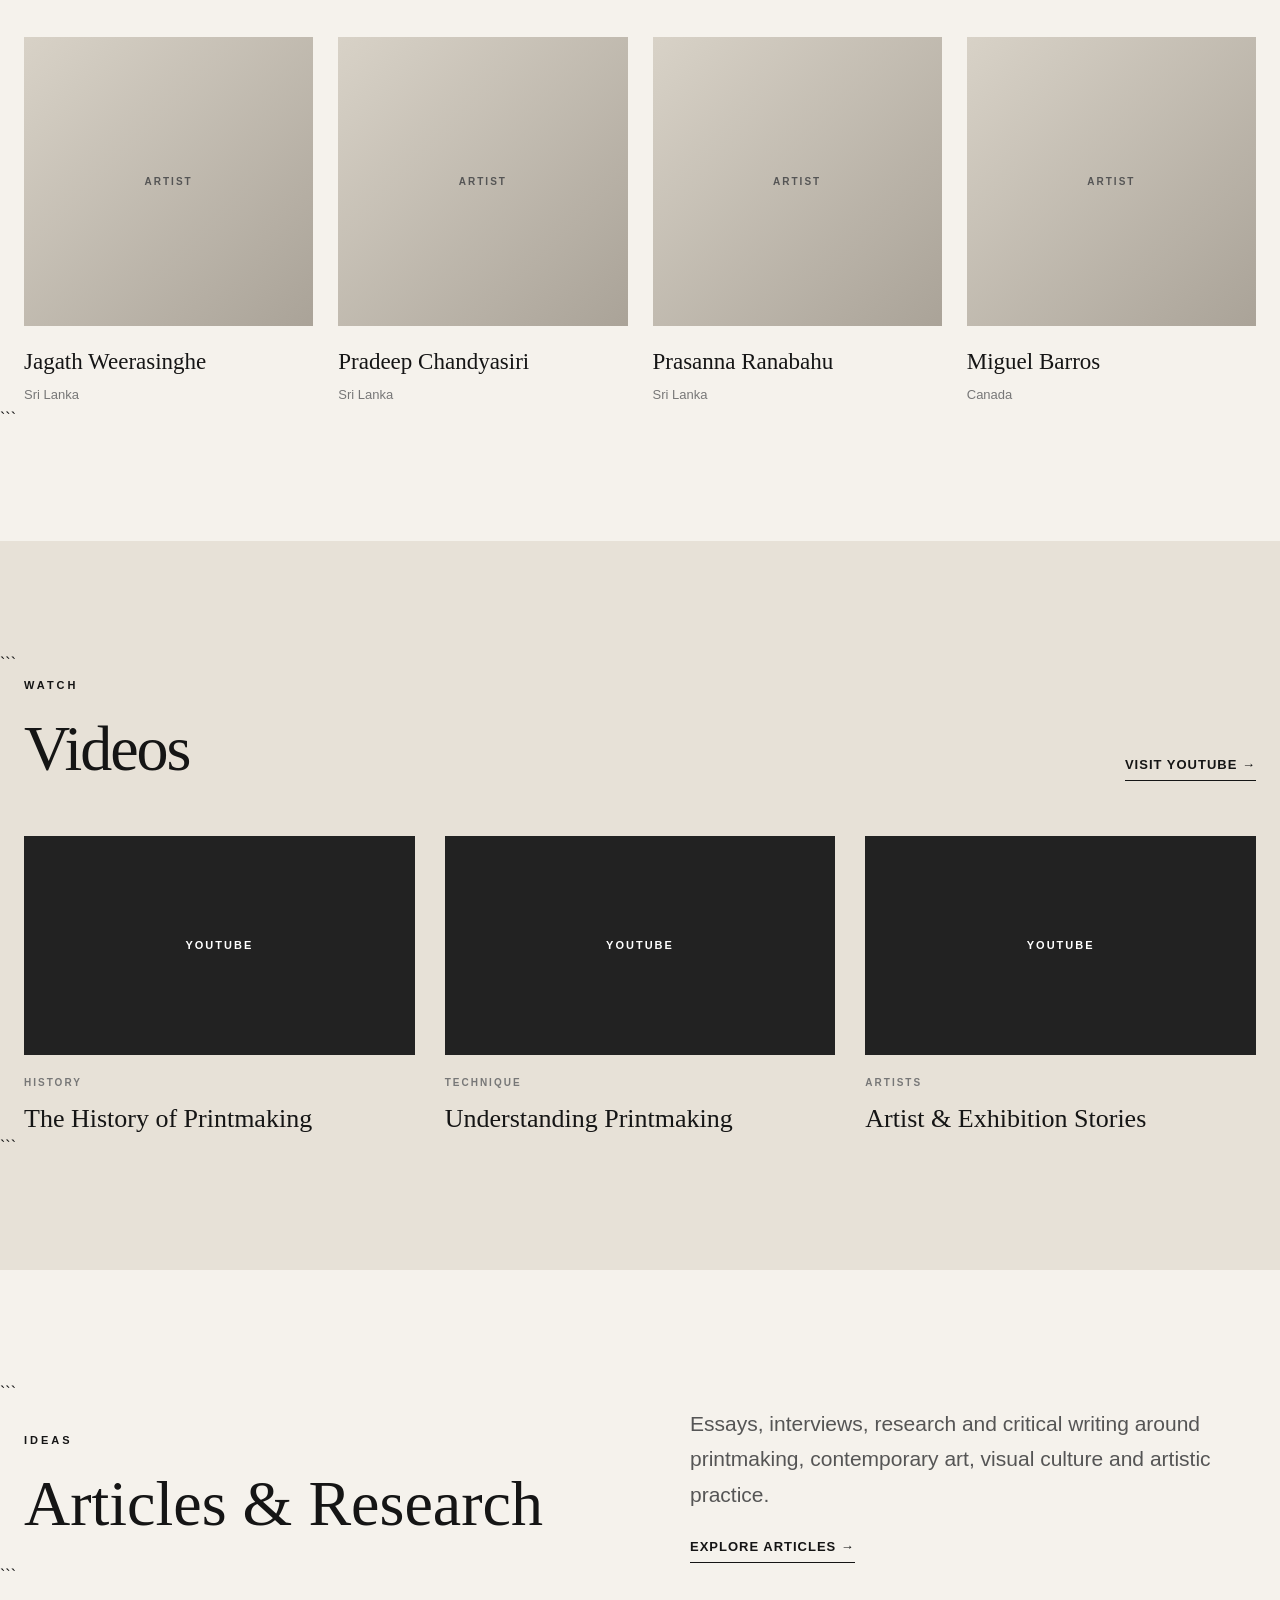
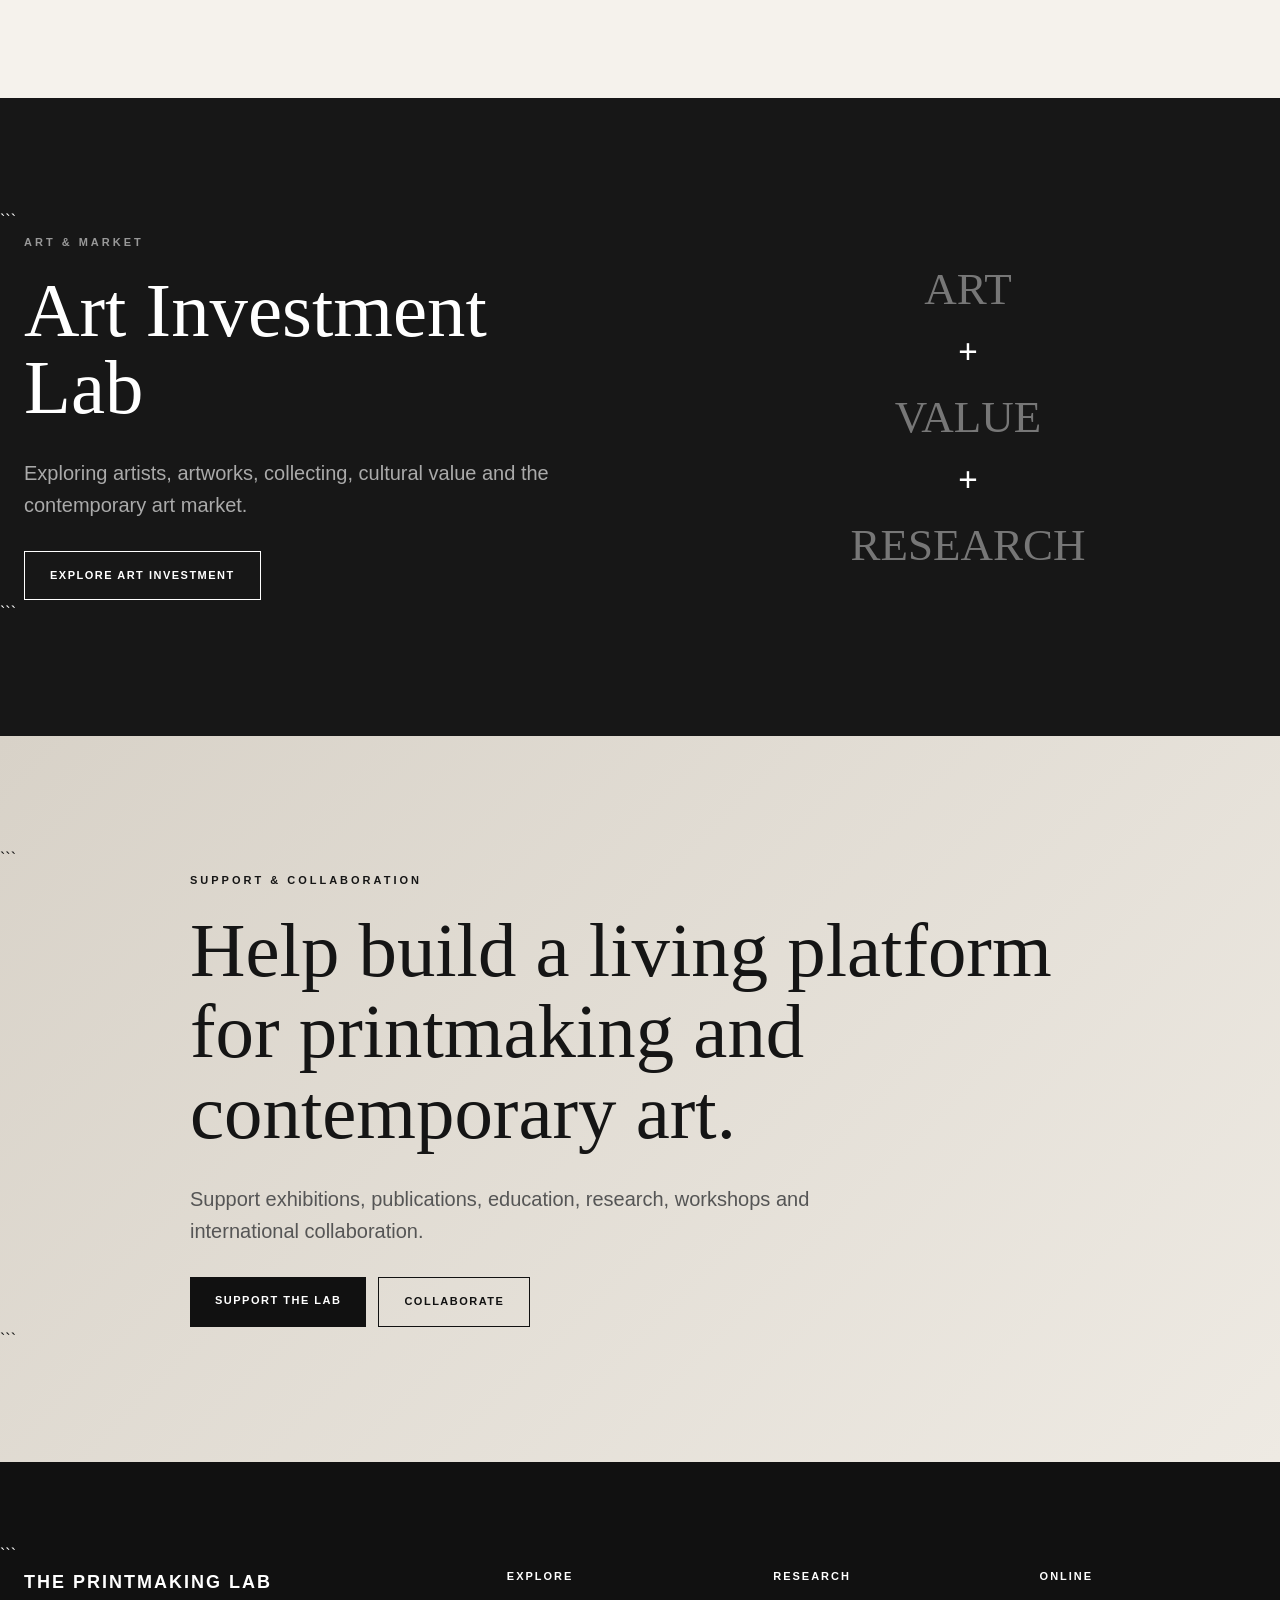
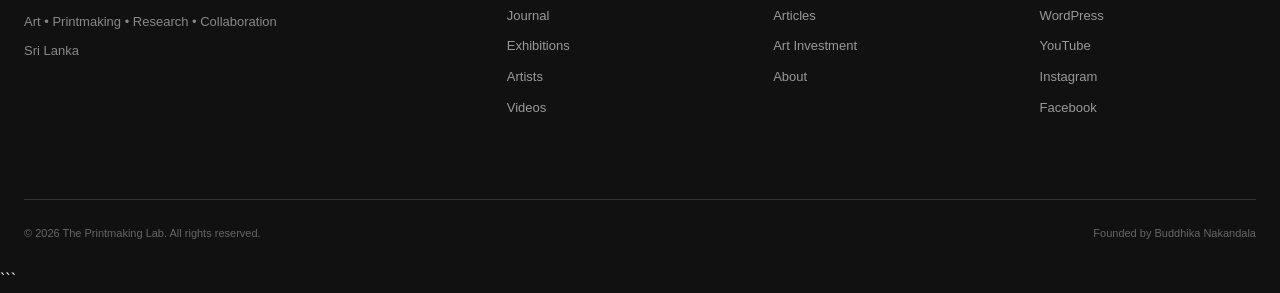
==== commit e8a0867a: "Update index.html" ====
--- a/index.html
+++ b/index.html
@@ -161,52 +161,58 @@
      FEATURED PROJECT
 ===================================================== -->
 
+<!-- FEATURED PROJECT -->
+
 <section class="featured-project">
 
-```
-<div class="container project-layout">
-
-    <div class="project-image">
-
-        <div class="large-placeholder">
-            <span>
+    <div class="container project-layout">
+
+        <div class="project-image">
+            <div class="large-placeholder">
+                <span>FEATURED PROJECT</span>
+            </div>
+        </div>
+
+        <div class="project-content">
+
+            <p class="section-label">
                 FEATURED PROJECT
-            </span>
+            </p>
+
+            <h2>
+                Prints of Hope
+            </h2>
+
+            <p>
+                An international print exhibition bringing
+                artists together through printmaking,
+                dialogue, memory and shared experience.
+            </p>
+
+            <p class="project-artists">
+                <strong>Participating Artists</strong><br>
+                Alpha Ross · Anusha Gajaweera ·
+                Buddhika Nakandala · Don Kiriella ·
+                Edwin García · Federica Frati ·
+                Miguel Barros
+            </p>
+
+            <a href="prints-of-hope.html"
+               class="exhibition-card">
+
+                <h3>Explore Prints of Hope</h3>
+
+                <p>
+                    International Print Exhibition 2026
+                </p>
+
+            </a>
+
         </div>
 
     </div>
 
-    <div class="project-content">
-
-        <p class="section-label">
-            FEATURED PROJECT
-        </p>
-
-        <h2>
-            Prints of Hope
-        </h2>
-
-        <p>
-            An international print exhibition bringing
-            artists together through printmaking,
-            dialogue, memory and shared experience.
-        </p>
-
-        <a href="prints-of-hope.html" class="exhibition-card">
-            <h3>Explore Prints of Hope</h3>
-
-            <p>
-                International Print Exhibition 2026
-            </p>
-        </a>
-
-    </div>
-
-</div>
-```
-
 </section>
-
 <!-- =====================================================
      JOURNAL
 ===================================================== -->
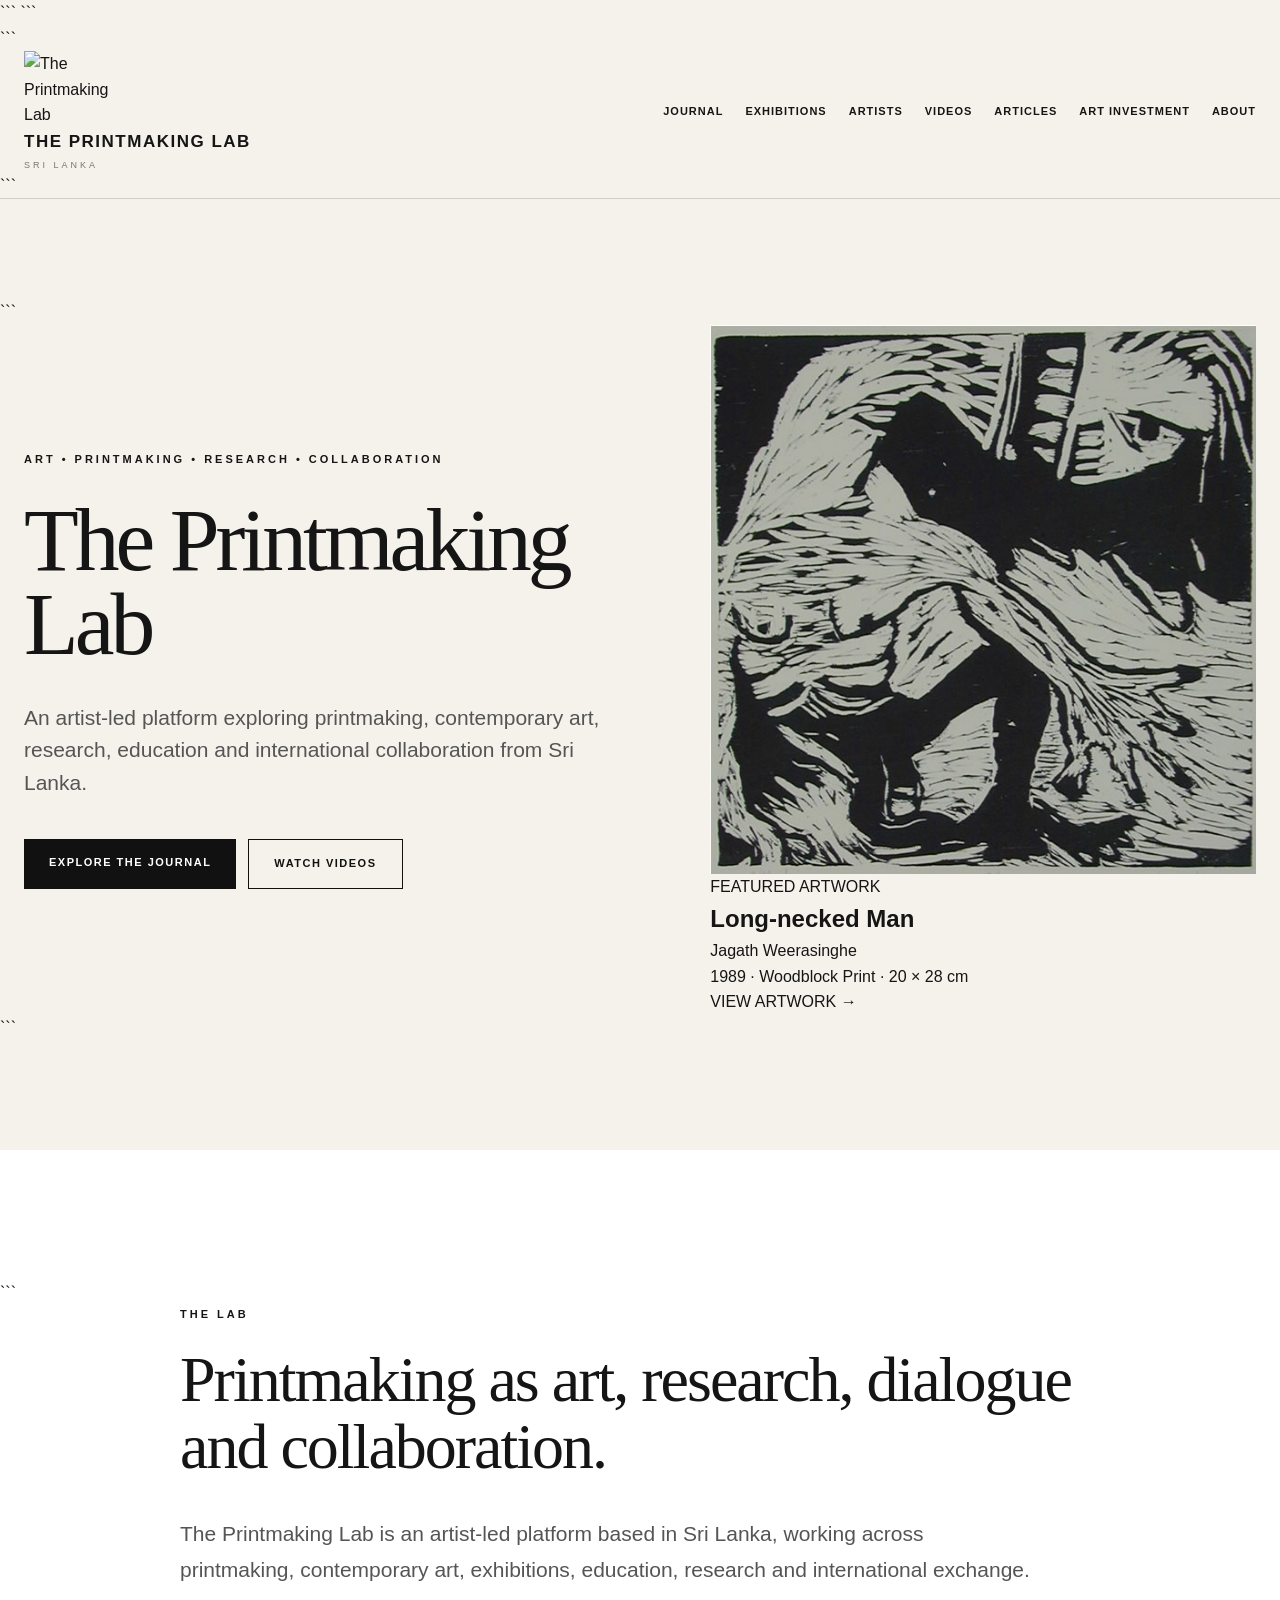
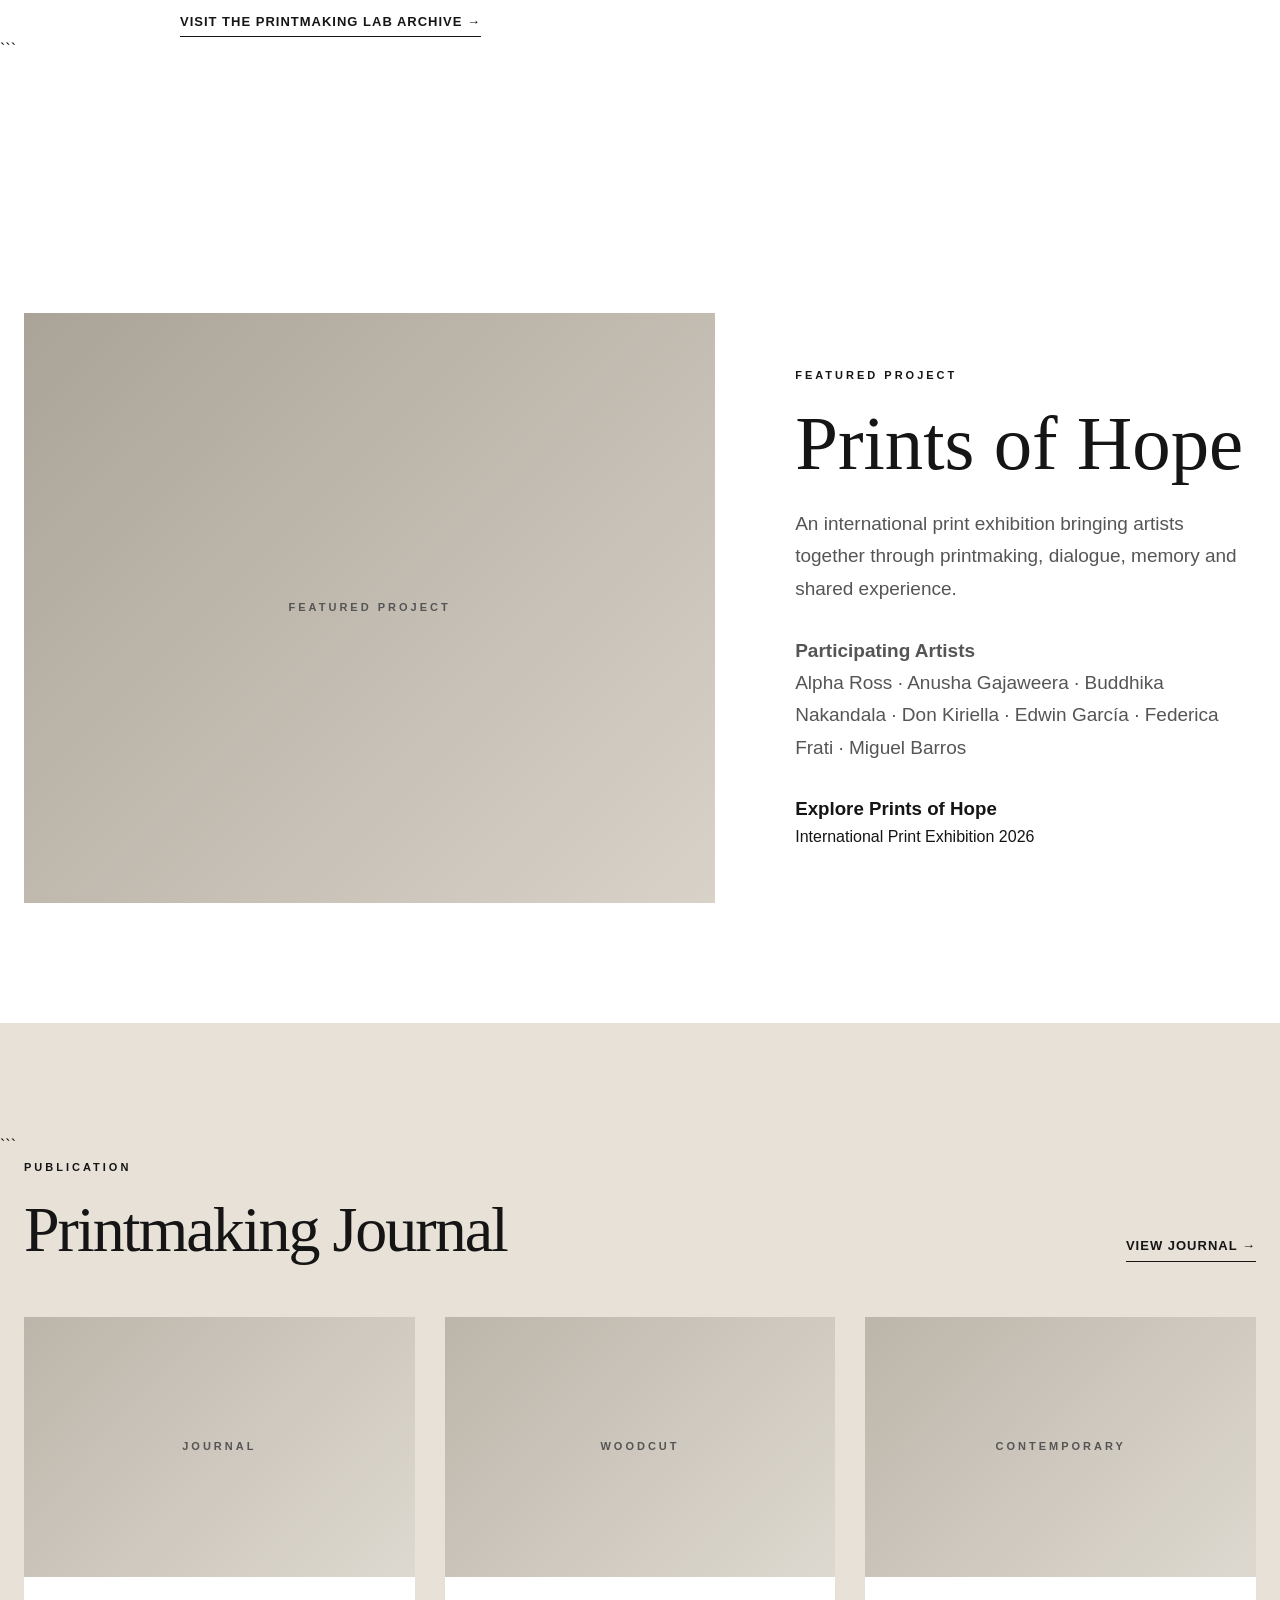
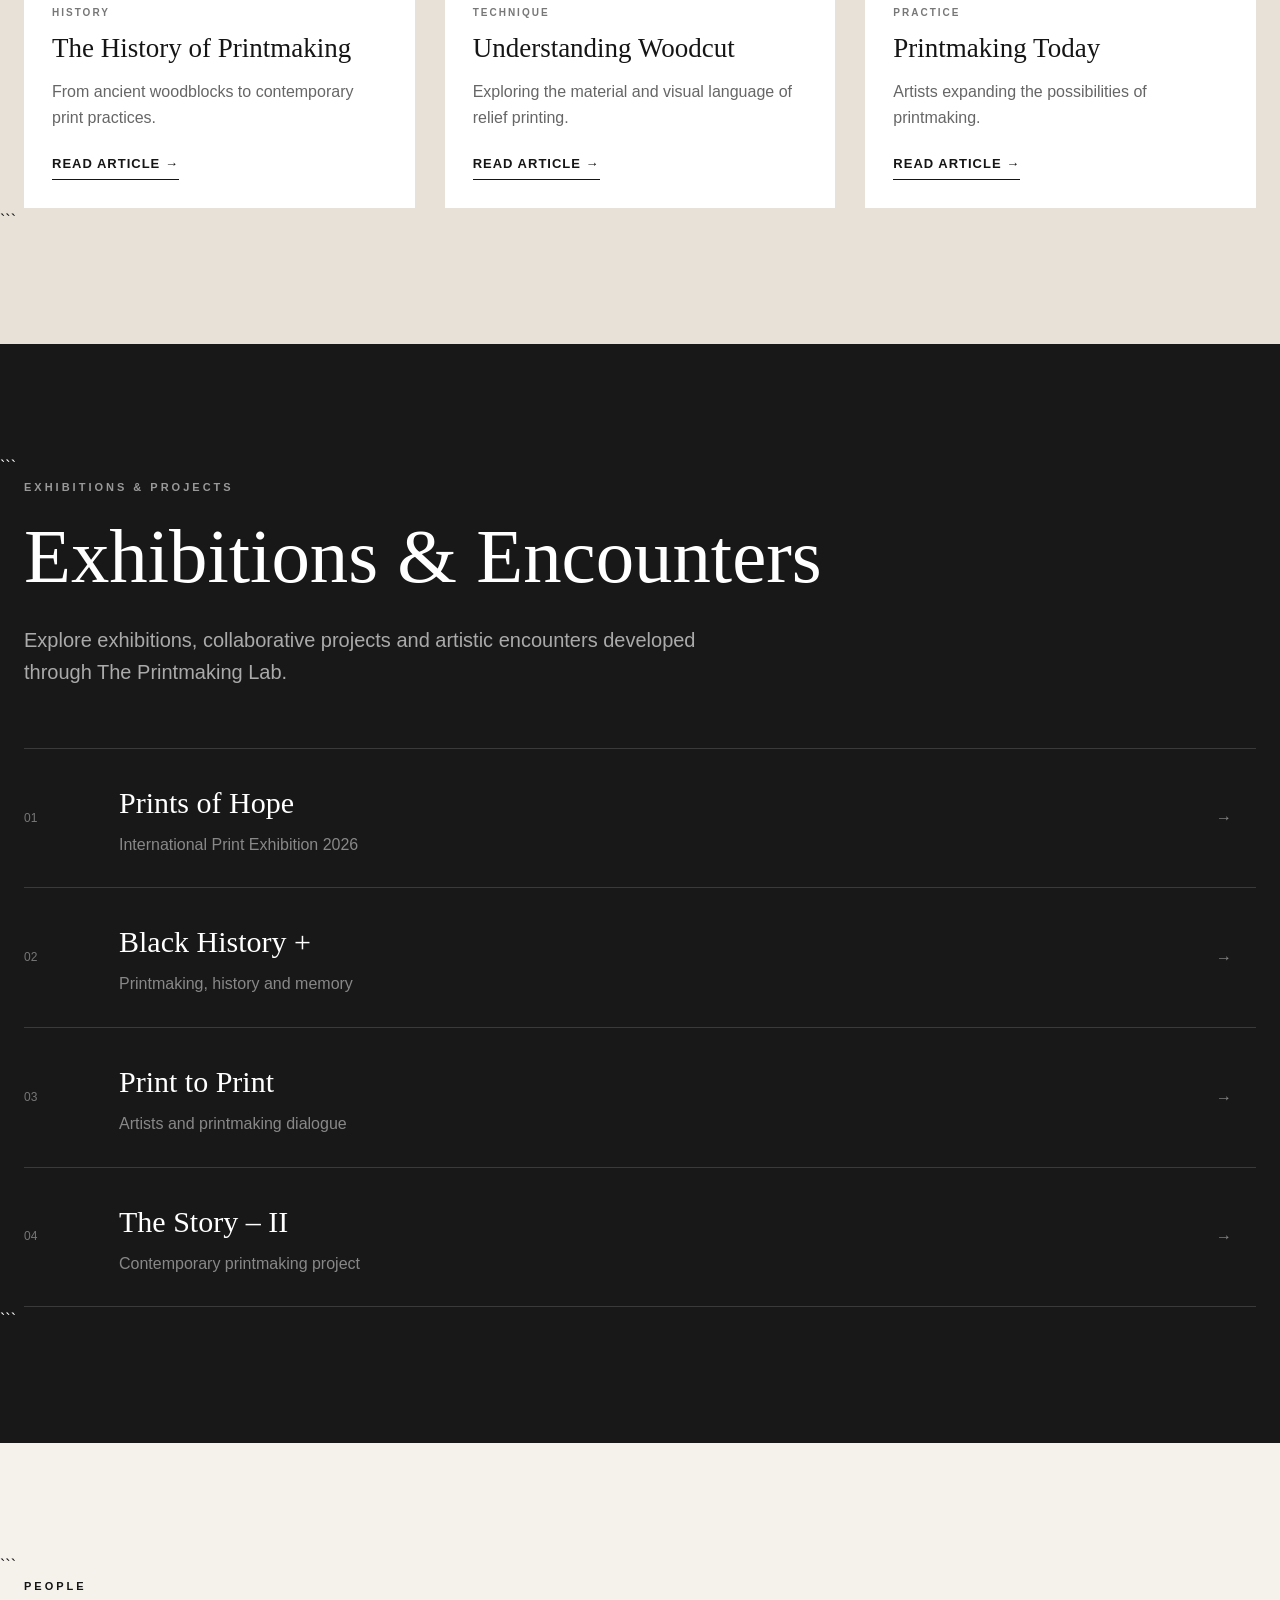
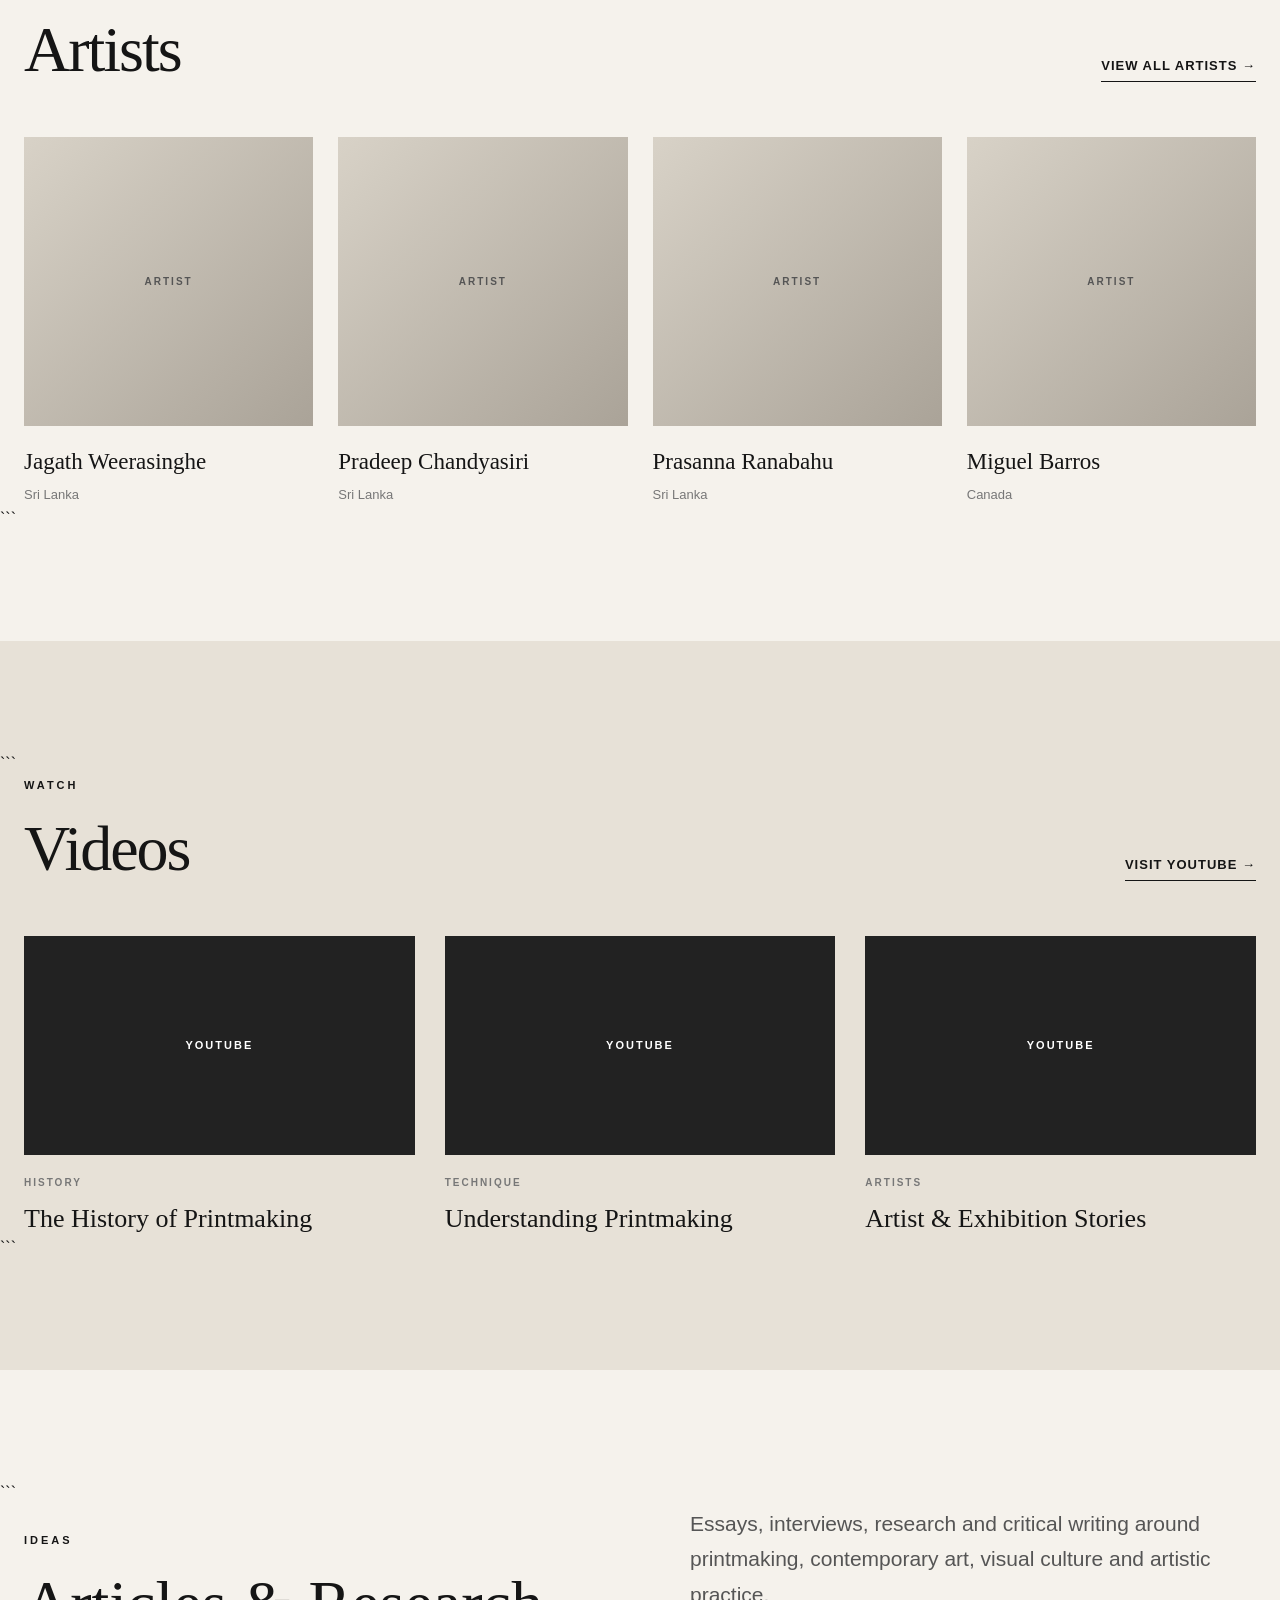
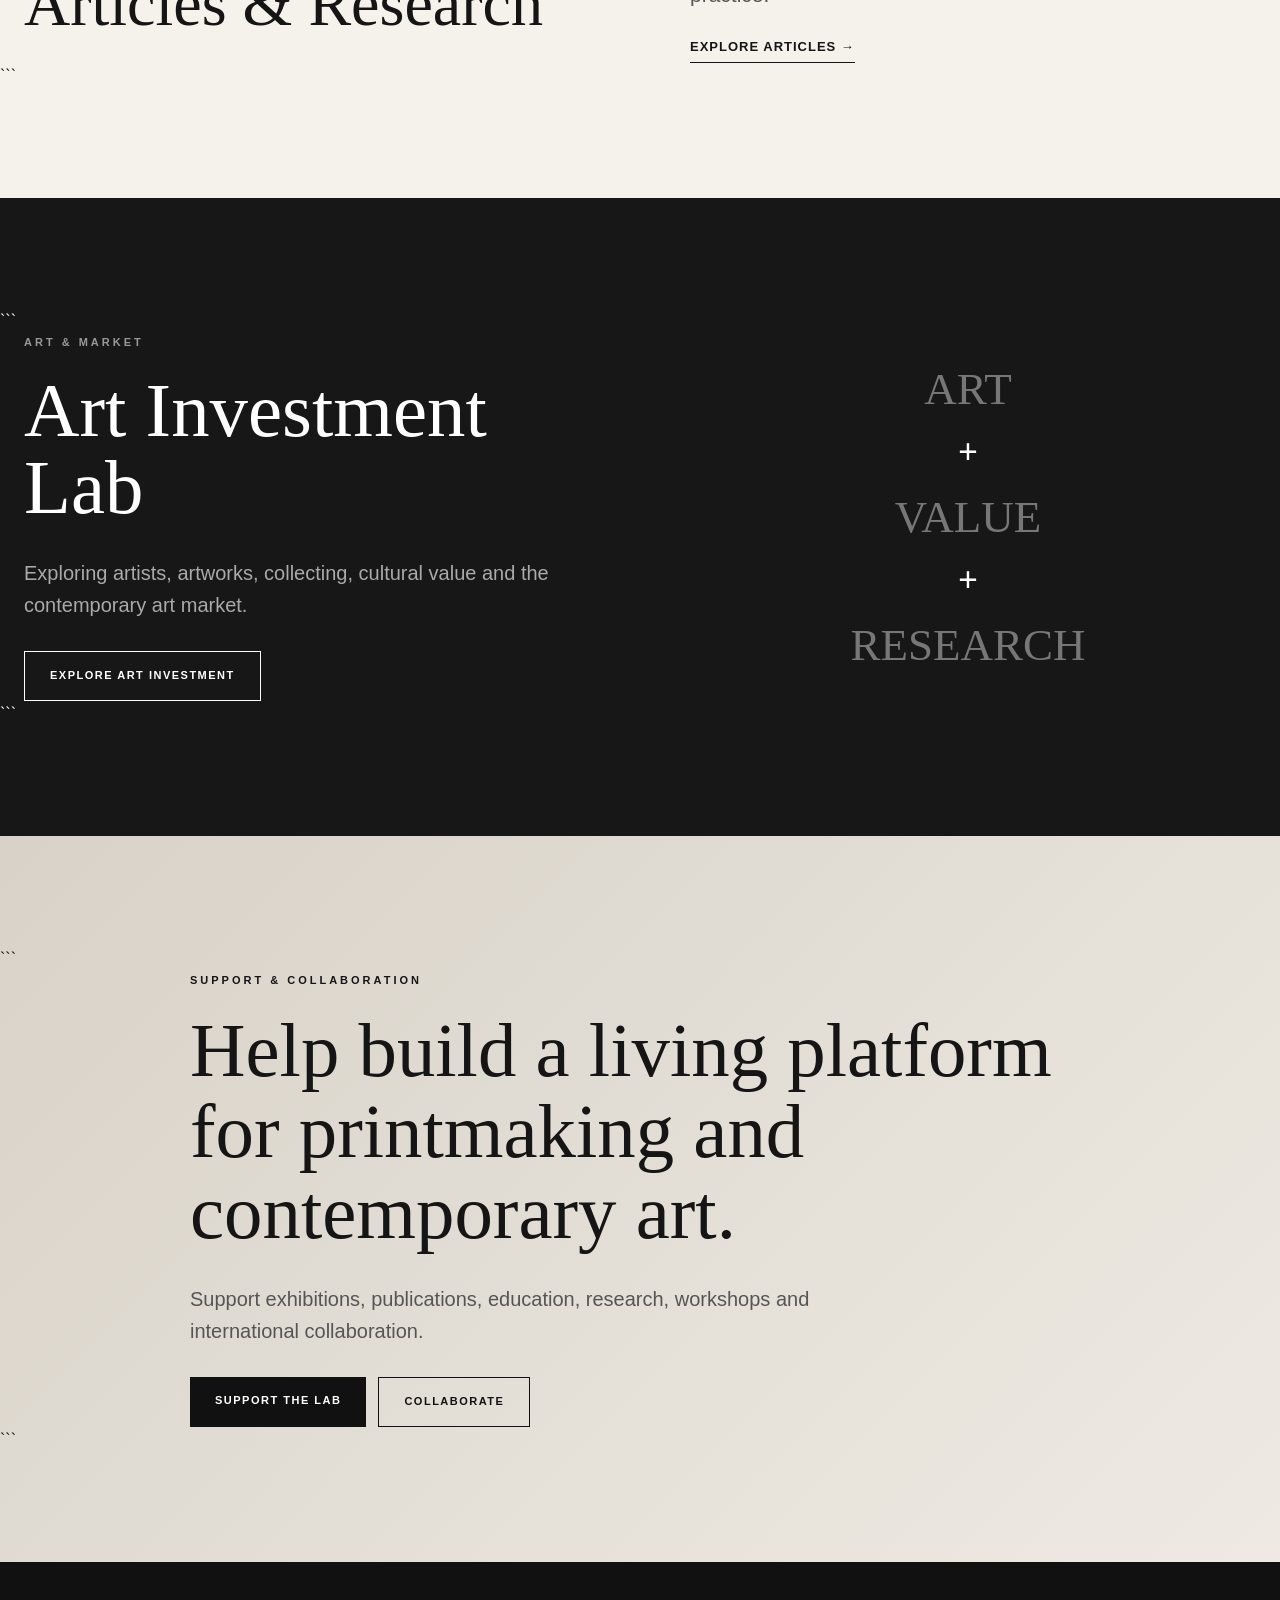
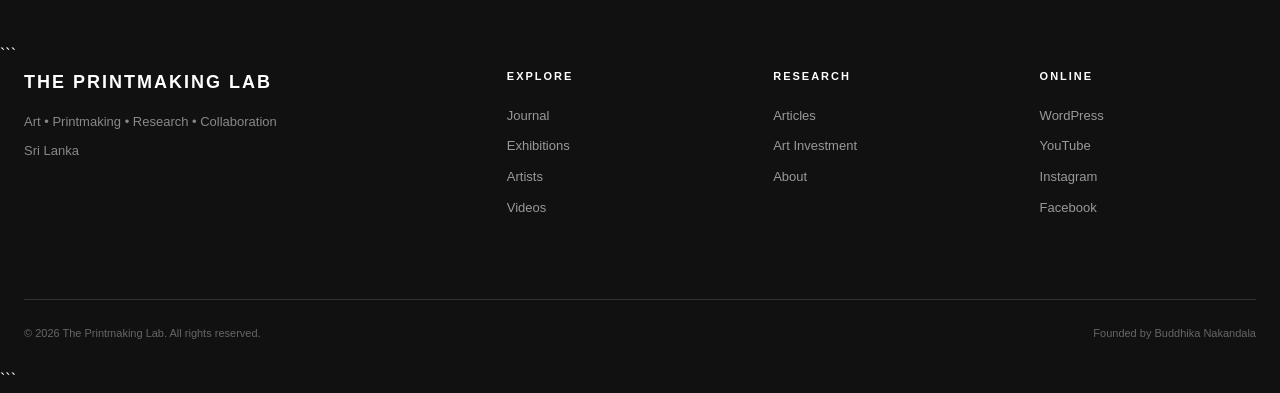
==== commit a1ac6388: "Update index.html" ====
--- a/index.html
+++ b/index.html
@@ -104,15 +104,46 @@
 
     <div class="hero-image">
 
-        <div class="image-placeholder">
-            <span>FEATURED ARTWORK</span>
-
-            <small>
-                Replace this area with your artwork image
-            </small>
+    <div class="featured-artwork">
+
+        <img
+            src="../images/long-necked-man.jpg"
+            alt="Long-necked Man by Jagath Weerasinghe, 1989"
+            loading="lazy"
+        >
+
+        <div class="featured-artwork-info">
+
+            <p class="featured-label">
+                FEATURED ARTWORK
+            </p>
+
+            <h2>
+                Long-necked Man
+            </h2>
+
+            <p class="featured-artist">
+                Jagath Weerasinghe
+            </p>
+
+            <p class="featured-details">
+                1989 · Woodblock Print · 20 × 28 cm
+            </p>
+
+            <a
+                href="https://printmakinglabgallery.wordpress.com/the-black-history/"
+                target="_blank"
+                rel="noopener noreferrer"
+                class="featured-button"
+            >
+                VIEW ARTWORK →
+            </a>
+
         </div>
 
     </div>
+
+</div>
 
 </div>
 ```
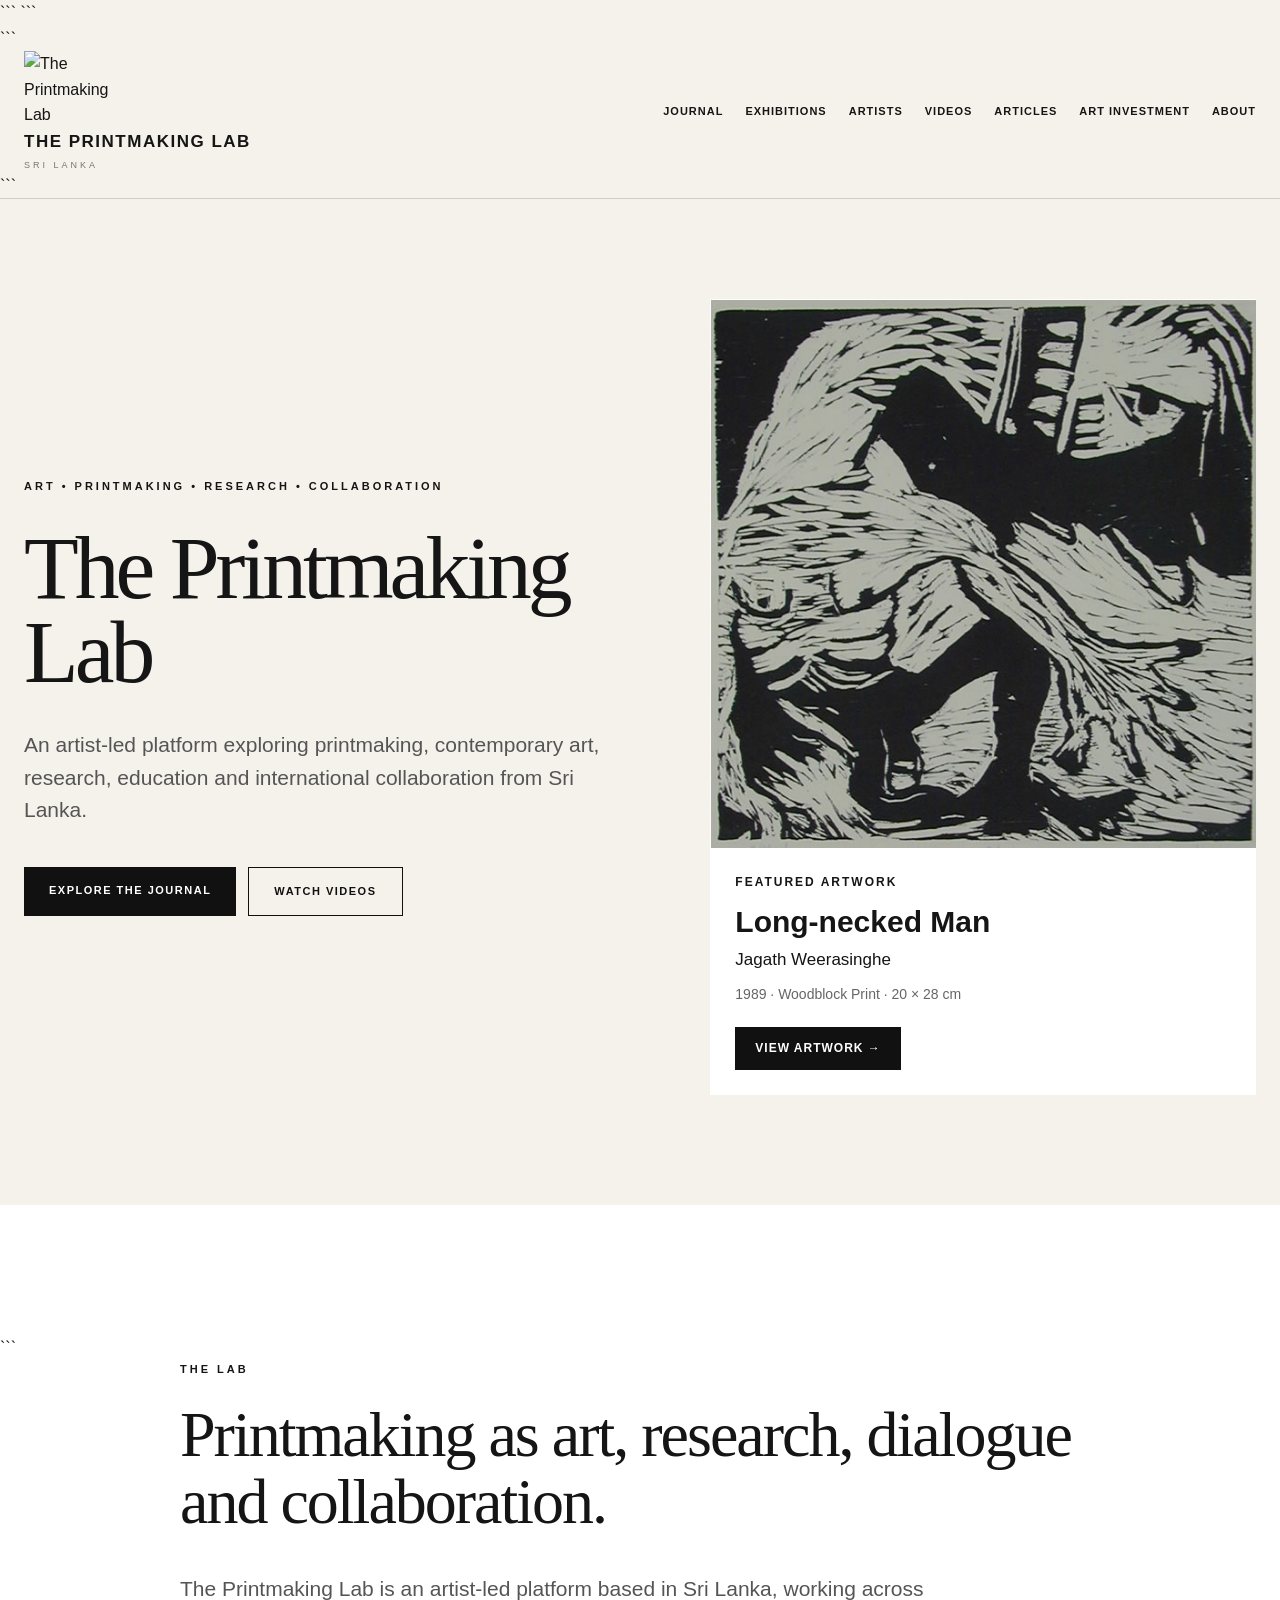
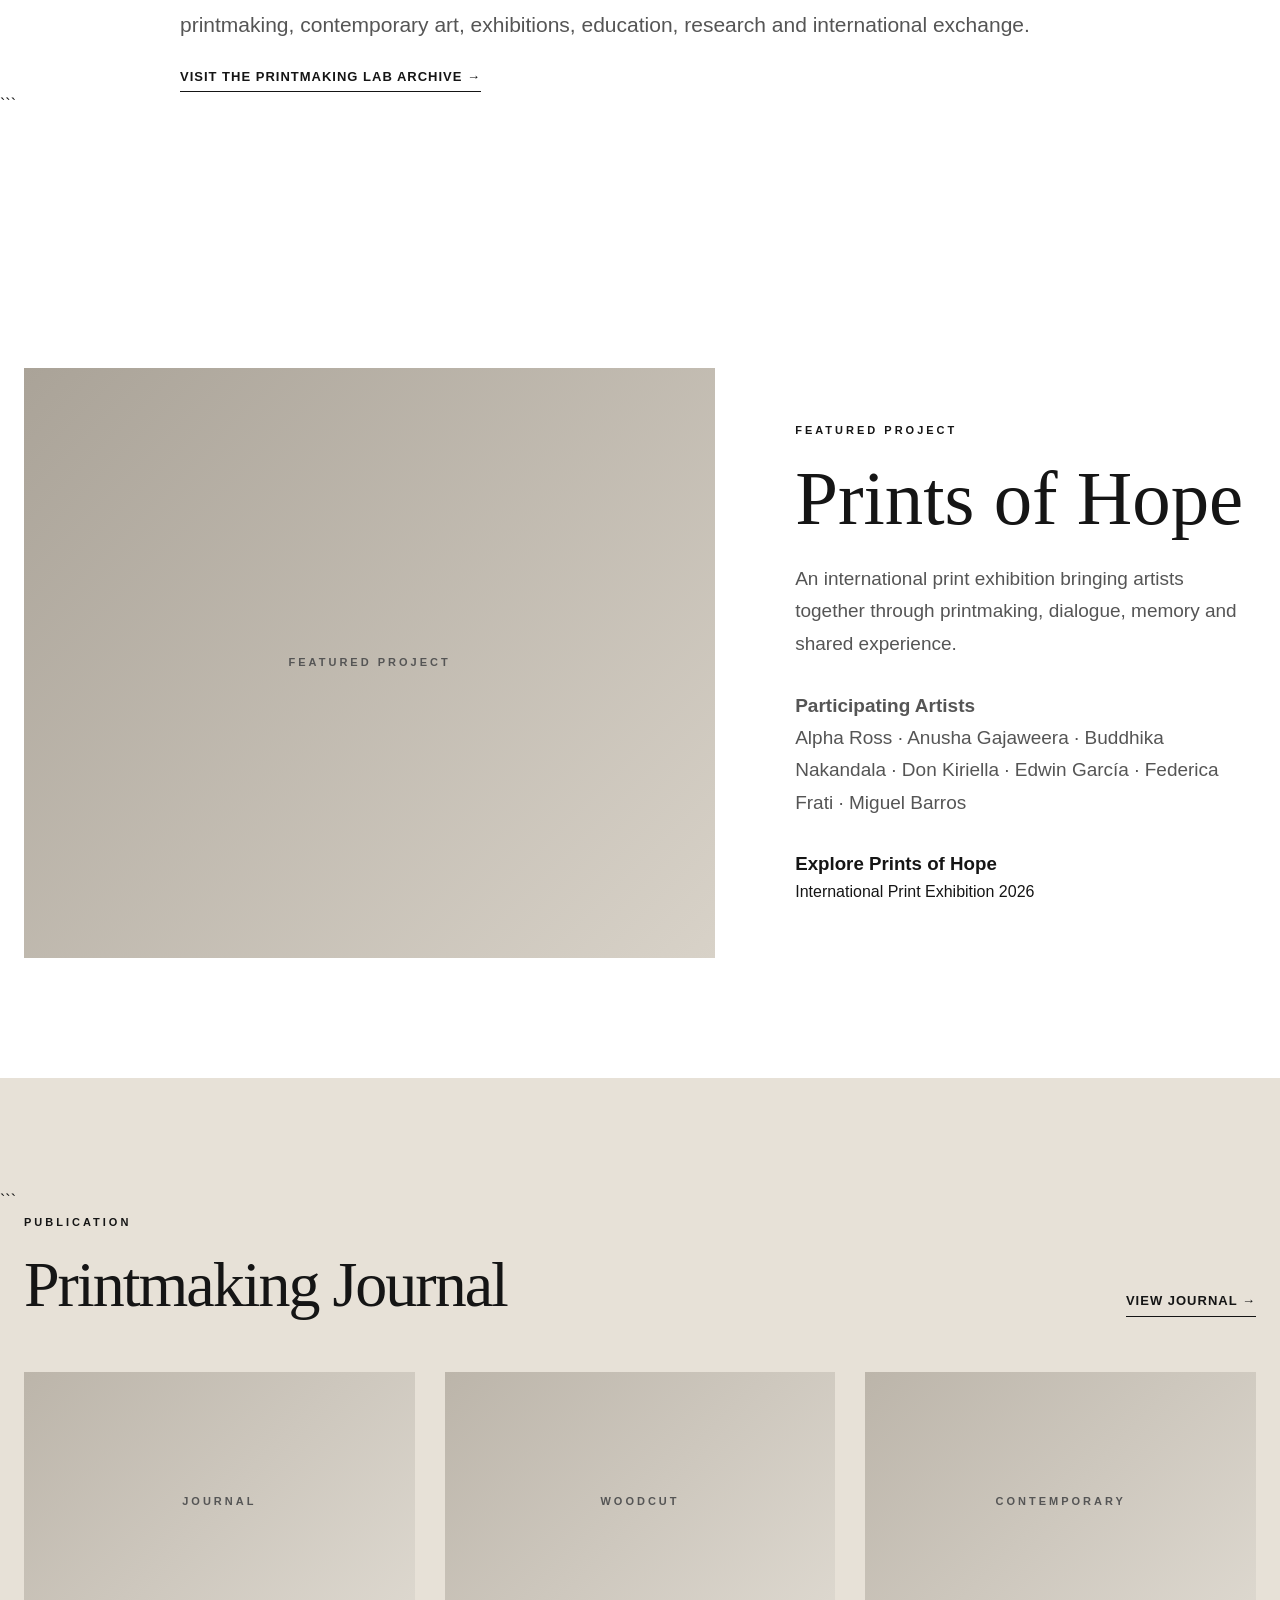
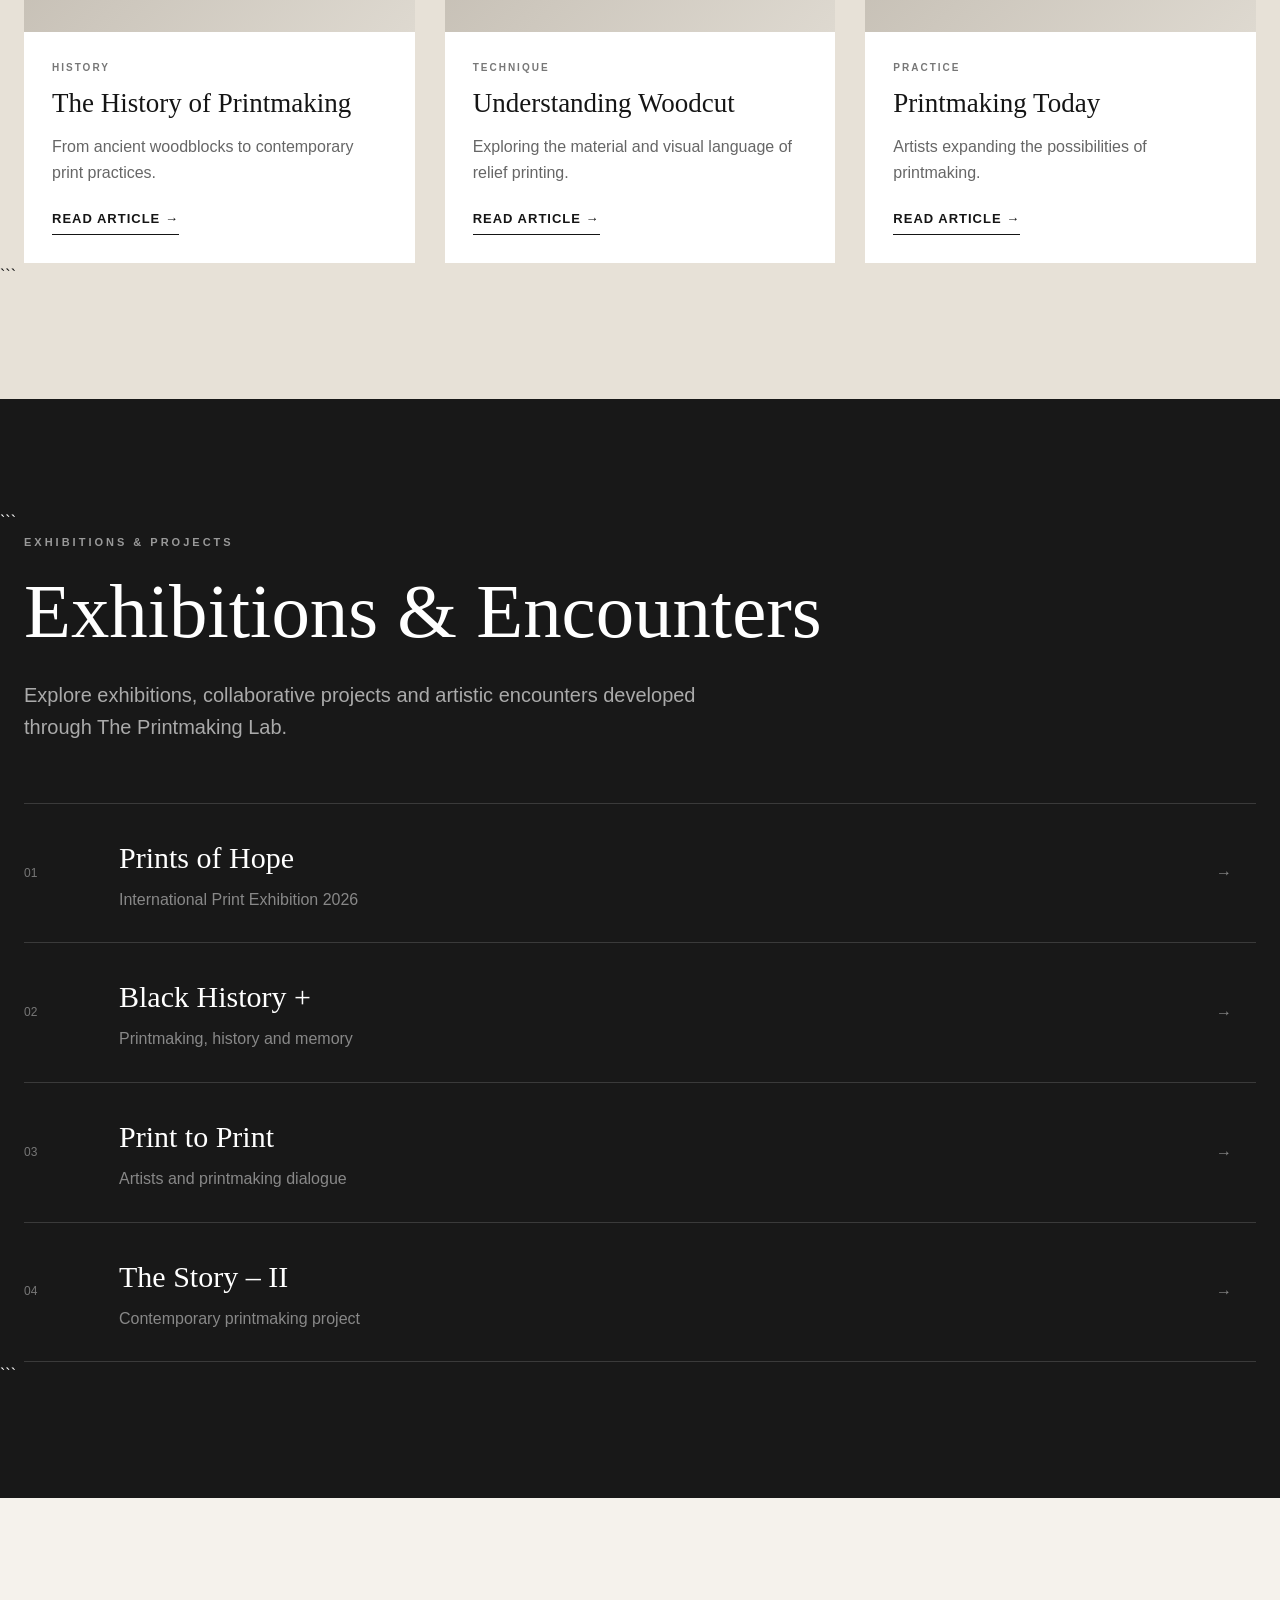
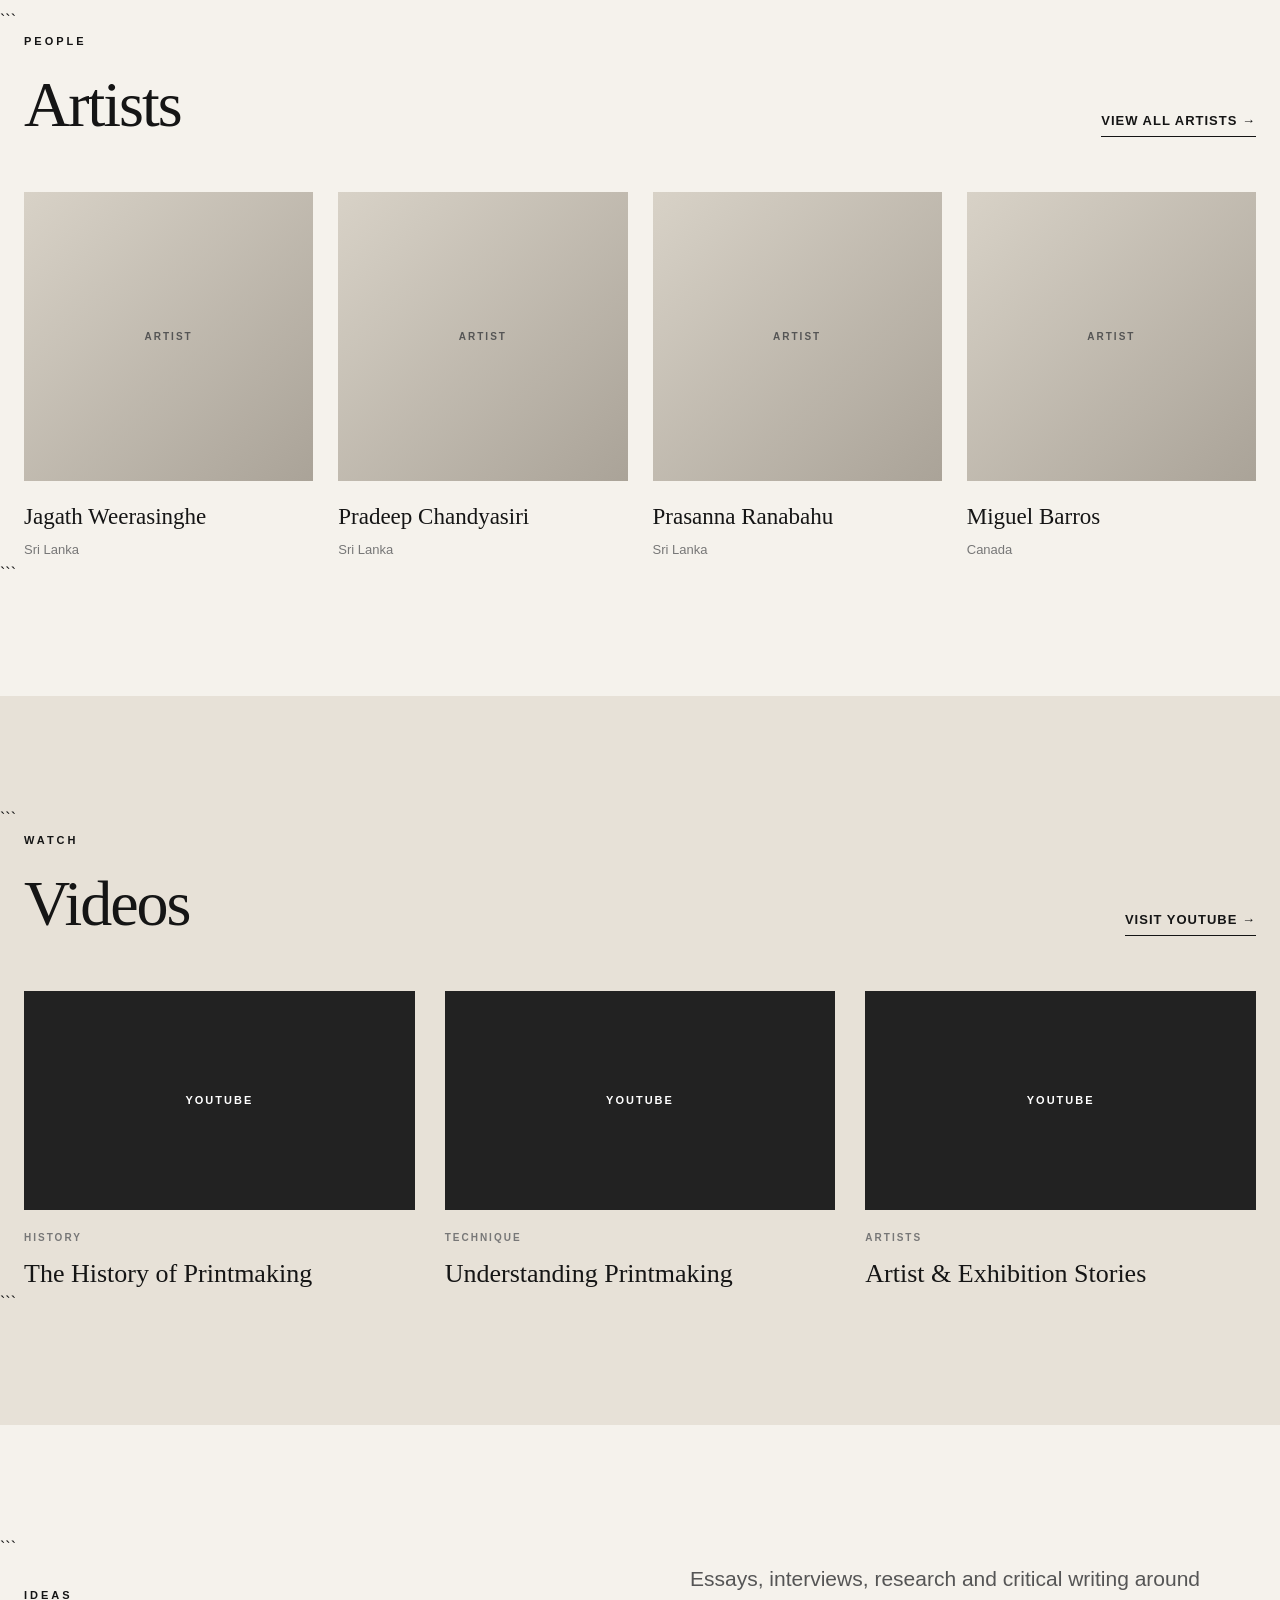
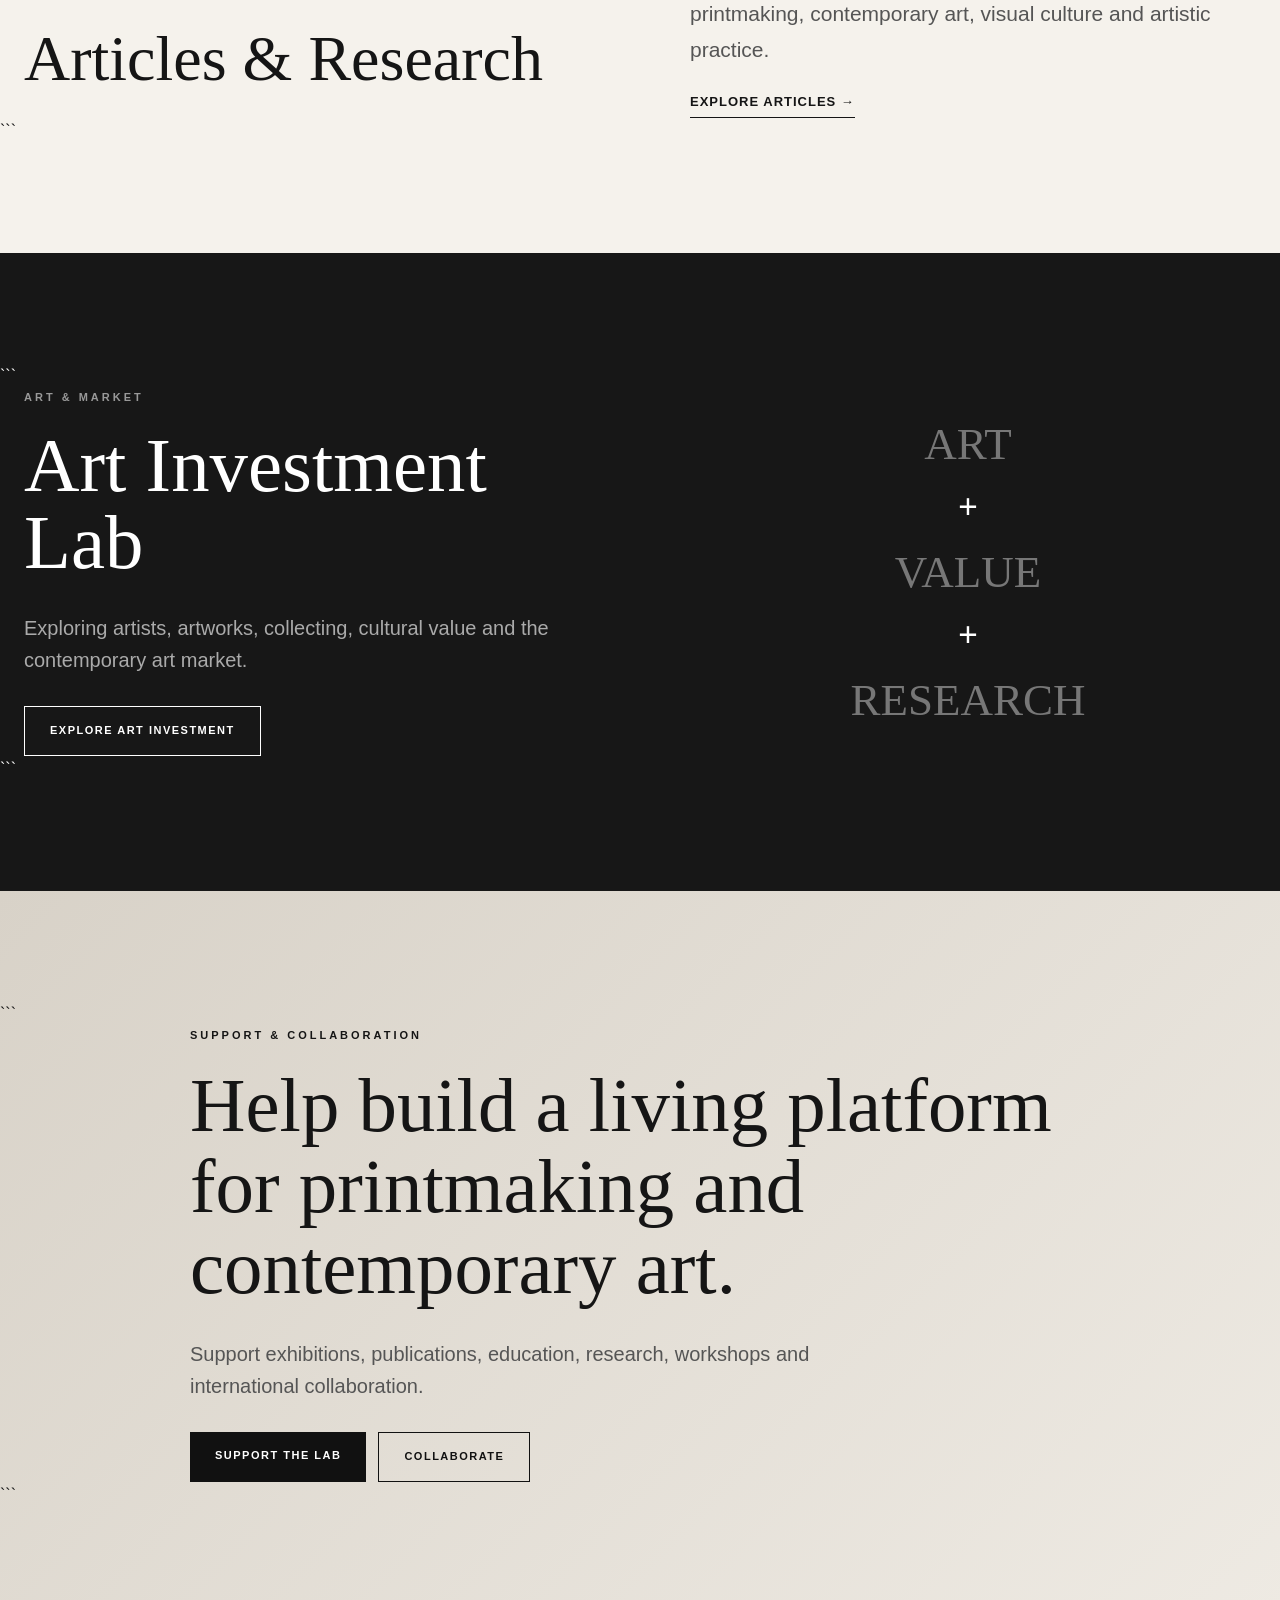
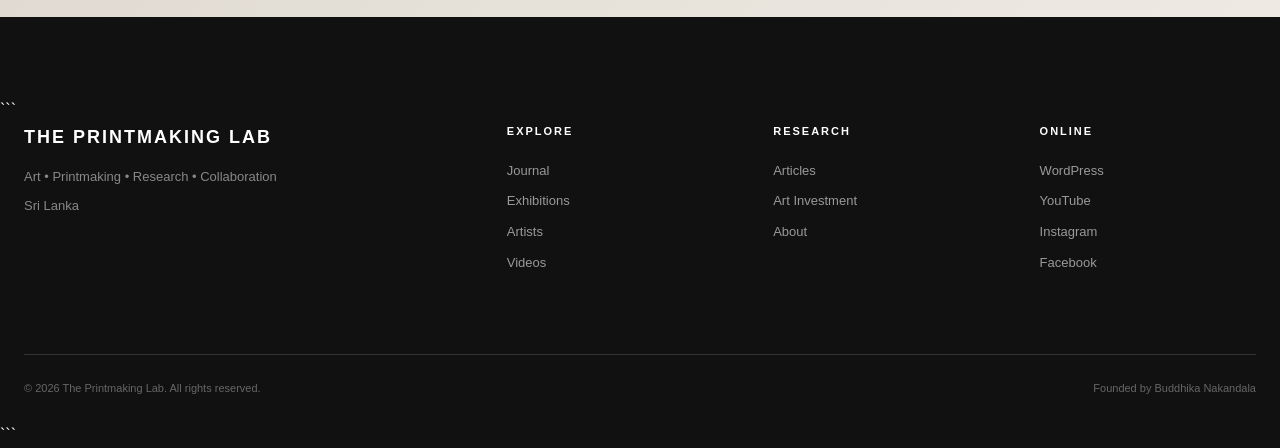
==== commit 2a2ac580: "Update index.html" ====
--- a/index.html
+++ b/index.html
@@ -61,92 +61,91 @@
 
 </header>
 
-<!-- =====================================================
+<!-<!-- =====================================================
      HERO
 ===================================================== -->
 
-<main>
-
 <section class="hero">
 
-```
-<div class="container hero-layout">
-
-    <div class="hero-content">
-
-        <p class="eyebrow">
-            ART • PRINTMAKING • RESEARCH • COLLABORATION
-        </p>
-
-        <h1>
-            The Printmaking Lab
-        </h1>
-
-        <p class="hero-description">
-            An artist-led platform exploring printmaking,
-            contemporary art, research, education and
-            international collaboration from Sri Lanka.
-        </p>
-
-        <div class="hero-buttons">
-
-            <a href="#journal" class="button button-dark">
-                Explore the Journal
-            </a>
-
-            <a href="#videos" class="button button-outline">
-                Watch Videos
-            </a>
+    <div class="container hero-layout">
+
+        <!-- HERO TEXT -->
+        <div class="hero-content">
+
+            <p class="eyebrow">
+                ART • PRINTMAKING • RESEARCH • COLLABORATION
+            </p>
+
+            <h1>
+                The Printmaking Lab
+            </h1>
+
+            <p class="hero-description">
+                An artist-led platform exploring printmaking,
+                contemporary art, research, education and
+                international collaboration from Sri Lanka.
+            </p>
+
+            <div class="hero-buttons">
+
+                <a href="#journal" class="button button-dark">
+                    Explore the Journal
+                </a>
+
+                <a href="#videos" class="button button-outline">
+                    Watch Videos
+                </a>
+
+            </div>
 
         </div>
 
-    </div>
-
-    <div class="hero-image">
-
-    <div class="featured-artwork">
-
-        <img
-            src="../images/long-necked-man.jpg"
-            alt="Long-necked Man by Jagath Weerasinghe, 1989"
-            loading="lazy"
-        >
-
-        <div class="featured-artwork-info">
-
-            <p class="featured-label">
-                FEATURED ARTWORK
-            </p>
-
-            <h2>
-                Long-necked Man
-            </h2>
-
-            <p class="featured-artist">
-                Jagath Weerasinghe
-            </p>
-
-            <p class="featured-details">
-                1989 · Woodblock Print · 20 × 28 cm
-            </p>
-
-            <a
-                href="https://printmakinglabgallery.wordpress.com/the-black-history/"
-                target="_blank"
-                rel="noopener noreferrer"
-                class="featured-button"
-            >
-                VIEW ARTWORK →
-            </a>
+
+        <!-- FEATURED ARTWORK -->
+        <div class="hero-image">
+
+            <div class="featured-artwork">
+
+                <img
+                    src="../images/long-necked-man.jpg"
+                    alt="Long-necked Man by Jagath Weerasinghe, 1989"
+                    loading="lazy"
+                >
+
+                <div class="featured-artwork-info">
+
+                    <p class="featured-label">
+                        FEATURED ARTWORK
+                    </p>
+
+                    <h2>
+                        Long-necked Man
+                    </h2>
+
+                    <p class="featured-artist">
+                        Jagath Weerasinghe
+                    </p>
+
+                    <p class="featured-details">
+                        1989 · Woodblock Print · 20 × 28 cm
+                    </p>
+
+                    <a
+                        href="https://printmakinglabgallery.wordpress.com/the-black-history/"
+                        target="_blank"
+                        rel="noopener noreferrer"
+                        class="featured-button"
+                    >
+                        VIEW ARTWORK →
+                    </a>
+
+                </div>
+
+            </div>
 
         </div>
 
     </div>
-
-</div>
-
-</div>
-```
 
 </section>
 
--- a/style.css
+++ b/style.css
@@ -1819,3 +1819,76 @@
     height: auto;
     display: block;
 }
+/* =====================================================
+   FEATURED ARTWORK
+===================================================== */
+
+.featured-artwork {
+    width: 100%;
+    background: #ffffff;
+    overflow: hidden;
+}
+
+.featured-artwork img {
+    width: 100%;
+    height: auto;
+    display: block;
+    object-fit: contain;
+}
+
+.featured-artwork-info {
+    padding: 25px;
+}
+
+.featured-label {
+    font-size: 12px;
+    letter-spacing: 2px;
+    font-weight: 600;
+    margin-bottom: 12px;
+}
+
+.featured-artwork-info h2 {
+    margin: 0 0 8px;
+    font-size: 30px;
+    line-height: 1.1;
+}
+
+.featured-artist {
+    margin: 0 0 10px;
+    font-size: 17px;
+    font-weight: 500;
+}
+
+.featured-details {
+    margin: 0 0 22px;
+    font-size: 14px;
+    color: #666;
+}
+
+.featured-button {
+    display: inline-block;
+    padding: 12px 20px;
+    background: #111;
+    color: #fff;
+    text-decoration: none;
+    font-size: 12px;
+    font-weight: 600;
+    letter-spacing: 1px;
+    transition: 0.3s ease;
+}
+
+.featured-button:hover {
+    background: #444;
+}
+
+@media (max-width: 768px) {
+
+    .featured-artwork-info {
+        padding: 20px;
+    }
+
+    .featured-artwork-info h2 {
+        font-size: 26px;
+    }
+
+}
